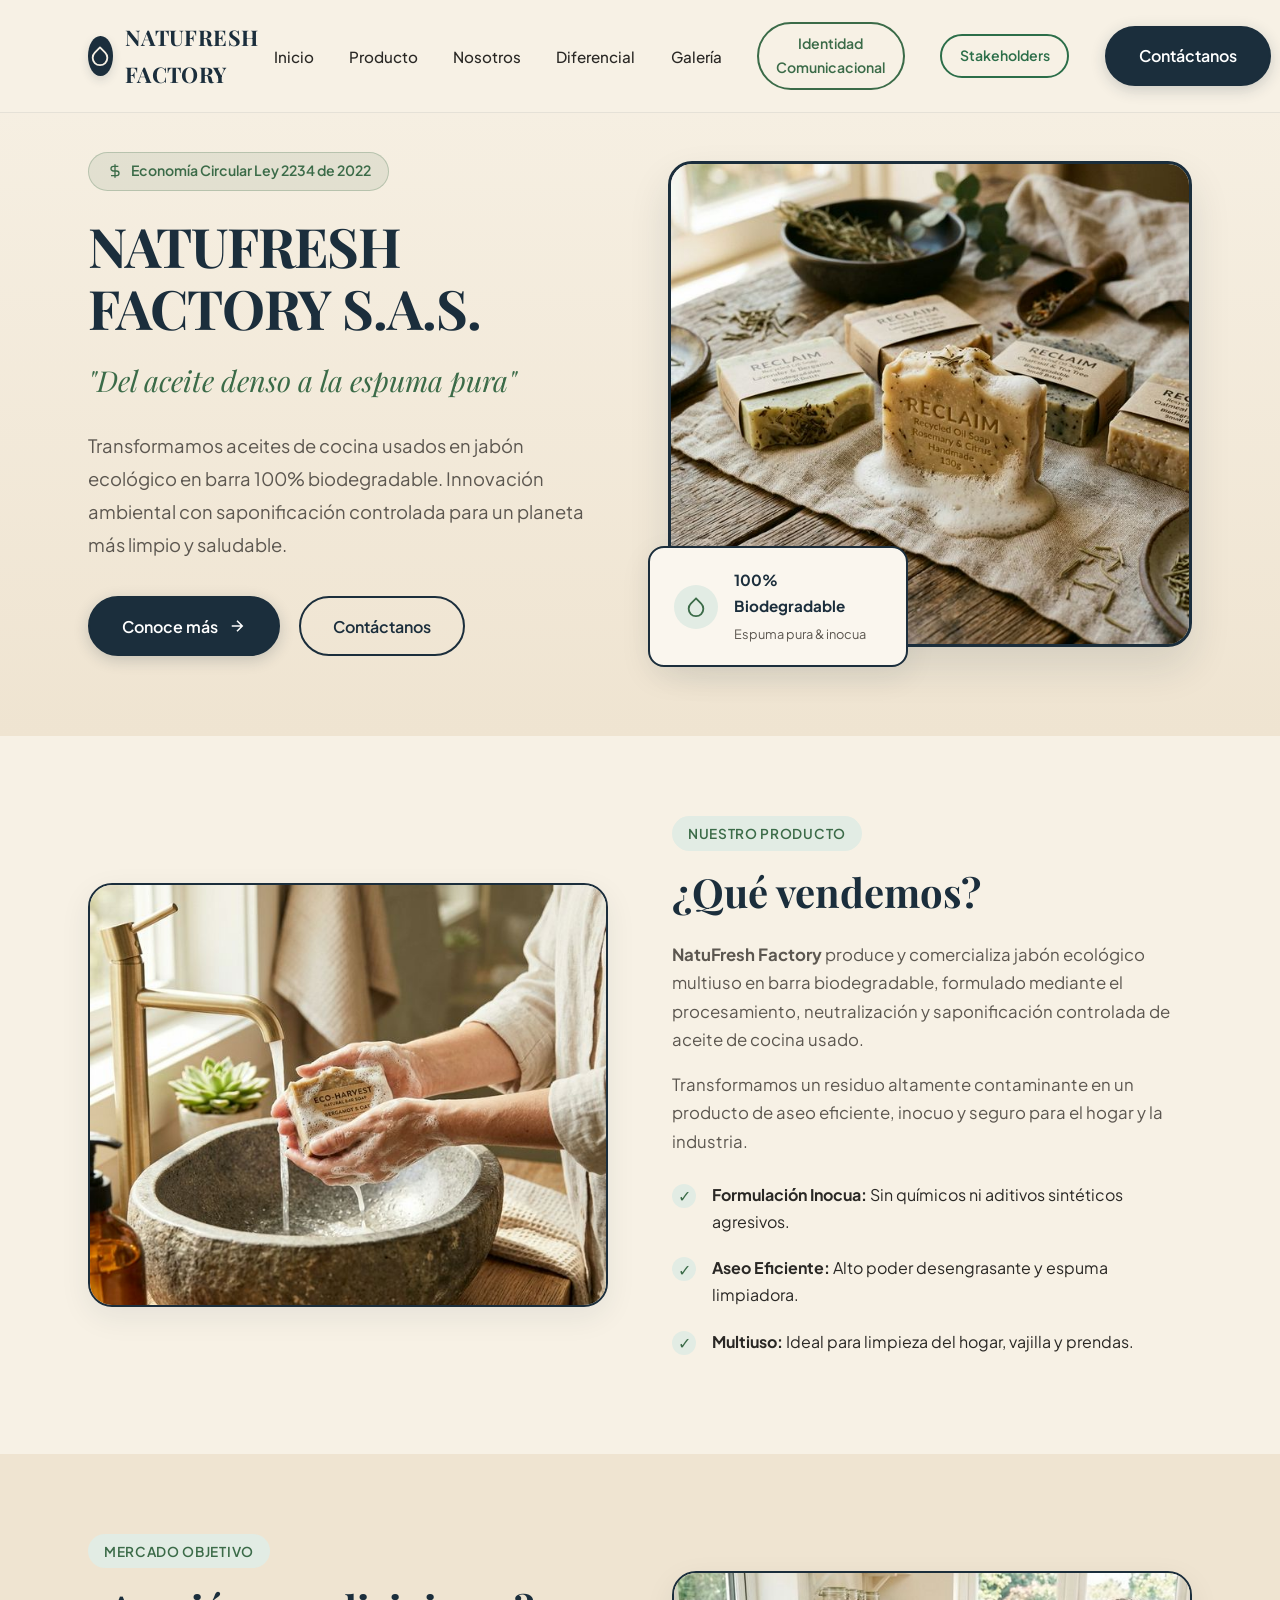
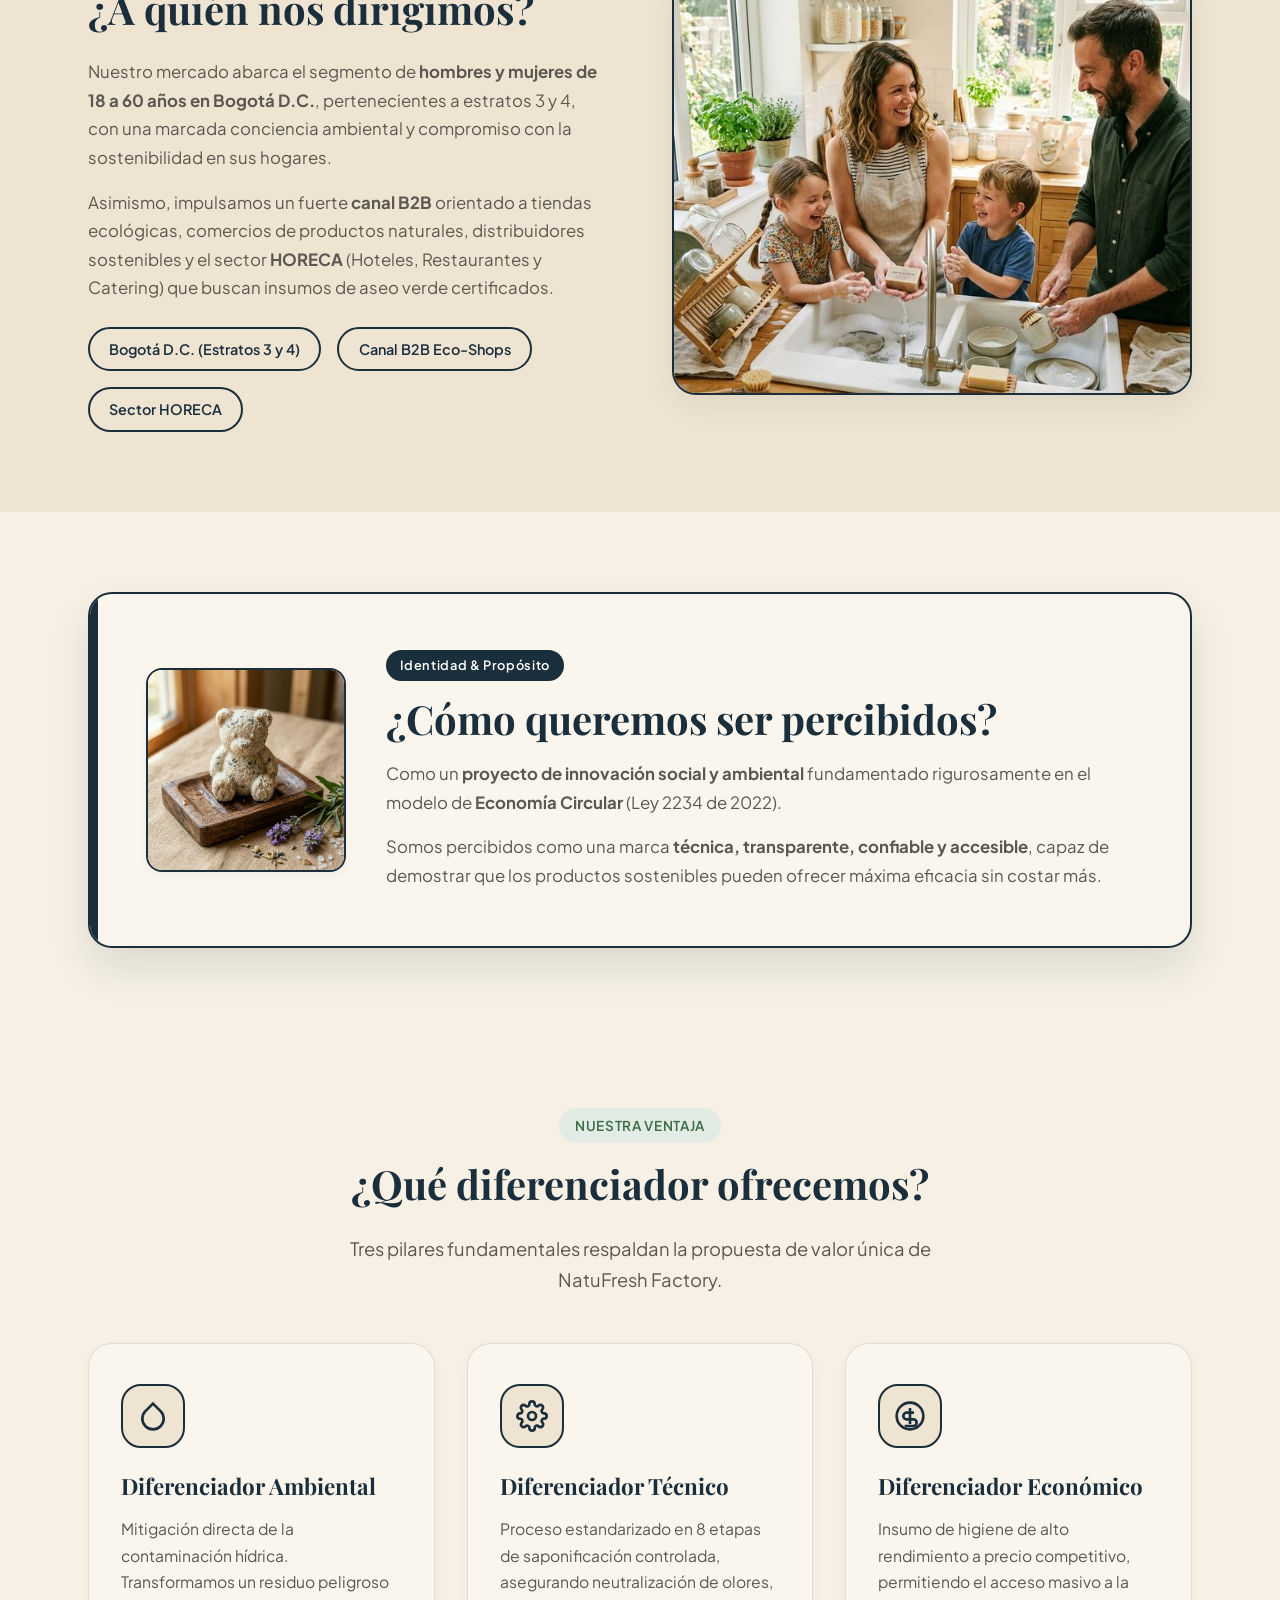
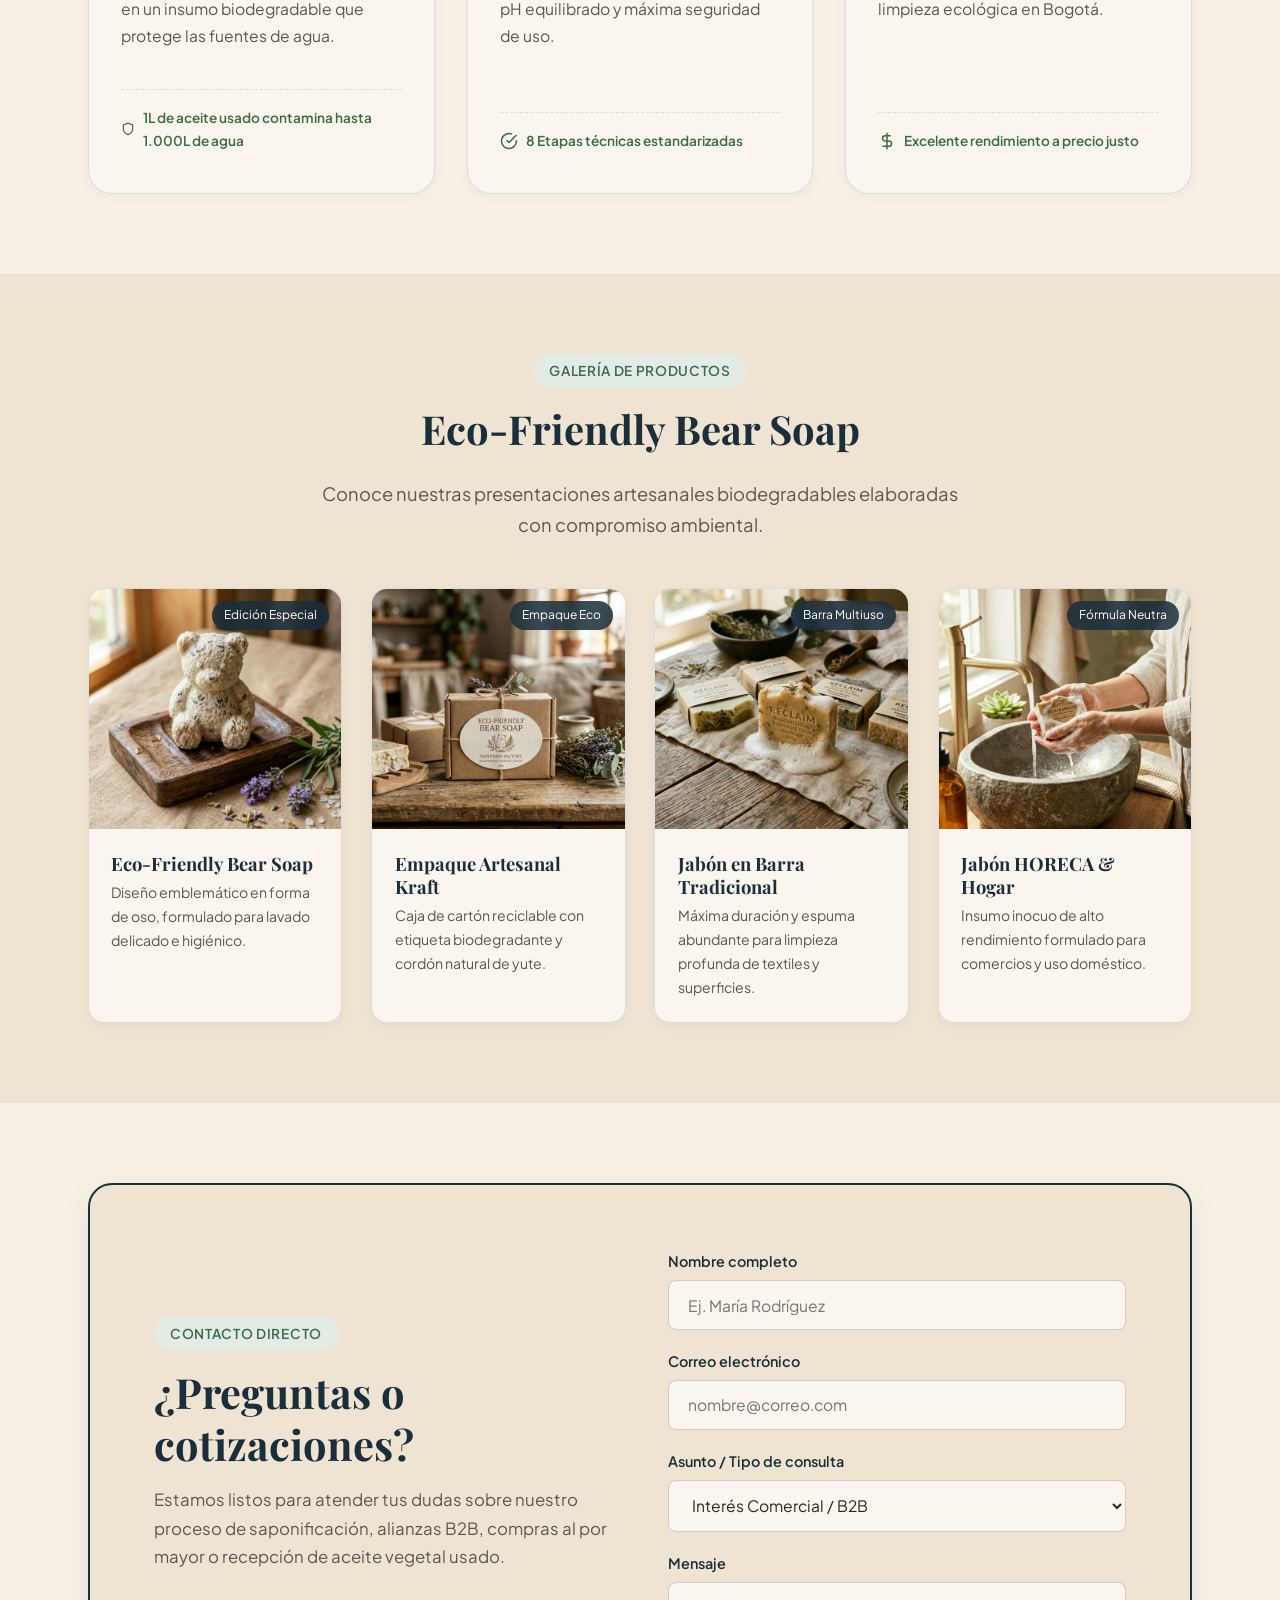
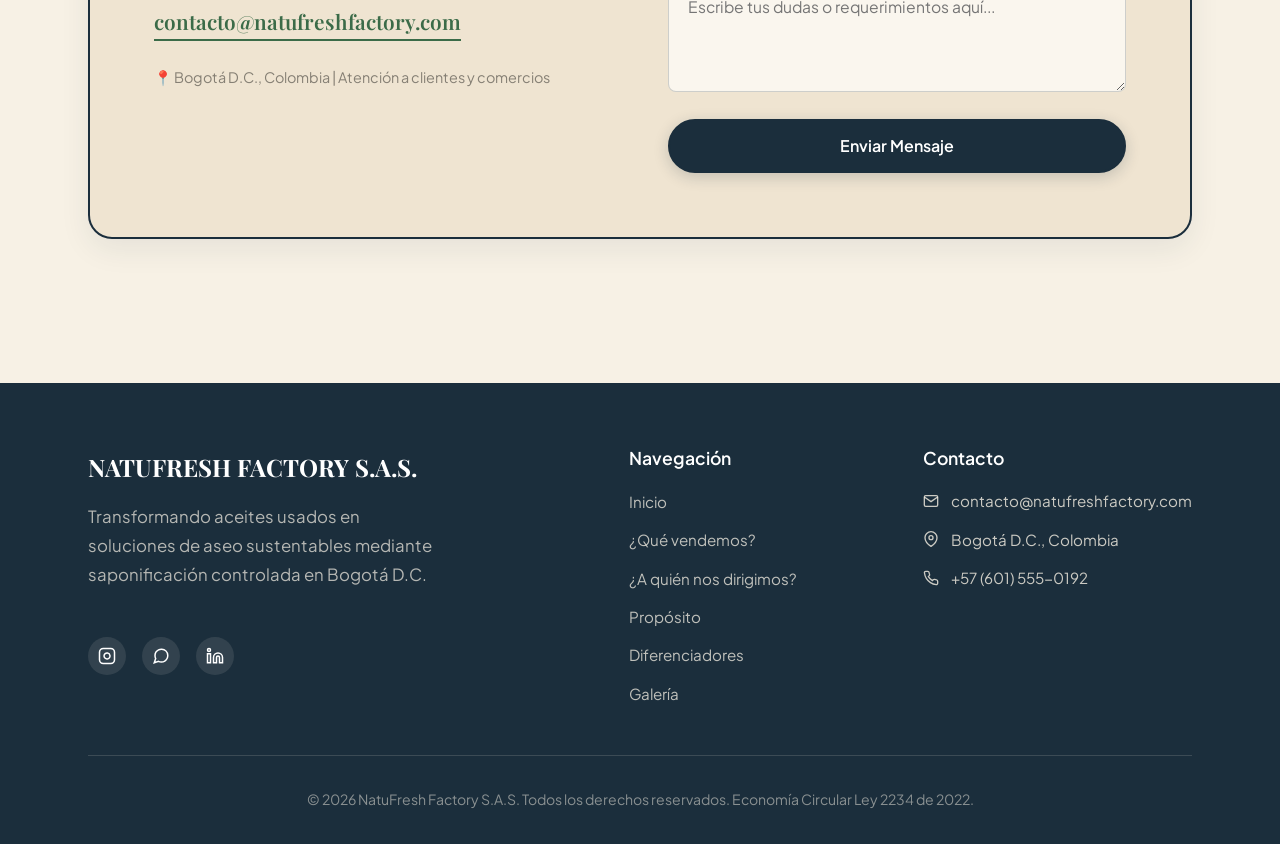
==== index.html @ 69ca8186 "Initial commit" ====
<!DOCTYPE html>
<html lang="es">

<head>
    <meta charset="UTF-8">
    <meta name="viewport" content="width=device-width, initial-scale=1.0">
    <title>NatuFresh Factory S.A.S. | Jabón Ecológico Biodegradable en Barra</title>
    <meta name="description"
        content="NatuFresh Factory produce jabón ecológico en barra biodegradable a partir de aceite de cocina usado mediante neutralización y saponificación controlada. Economía circular e innovación ambiental en Bogotá D.C.">
    <link rel="stylesheet" href="css/styles.css">
    <link rel="icon"
        href="data:image/svg+xml,<svg xmlns=%22http://www.w3.org/2000/svg%22 viewBox=%220 0 100 100%22><text y=%22.9em%22 font-size=%2290%22>🧼</text></svg>">
</head>

<body>

    <!-- 1. NAVBAR -->
    <header class="navbar">
        <div class="container navbar-container">
            <a href="#inicio" class="navbar-logo" id="navLogo">
                <div class="logo-icon">
                    <!-- Soap Drop SVG Icon -->
                    <svg width="22" height="22" viewBox="0 0 24 24" fill="none" stroke="currentColor" stroke-width="2"
                        stroke-linecap="round" stroke-linejoin="round">
                        <path d="M12 2.69l5.66 5.66a8 8 0 1 1-11.31 0z"></path>
                    </svg>
                </div>
                <span>NATUFRESH FACTORY</span>
            </a>

            <button class="hamburger" id="hamburgerToggle" aria-label="Abrir menú de navegación" aria-expanded="false">
                <svg width="24" height="24" viewBox="0 0 24 24" fill="none" stroke="currentColor" stroke-width="2">
                    <path d="M4 6h16M4 12h16M4 18h16" />
                </svg>
            </button>

            <nav>
                <ul class="navbar-menu" id="navMenu">
                    <li><a href="#inicio" class="nav-link">Inicio</a></li>
                    <li><a href="#que-vendemos" class="nav-link">Producto</a></li>
                    <li><a href="#nosotros" class="nav-link">Nosotros</a></li>
                    <li><a href="#diferenciadores" class="nav-link">Diferencial</a></li>
                    <li><a href="#galeria" class="nav-link">Galería</a></li>
                    <li><a href="html/identidad.html" class="btn btn-outline"
                            style="padding: 0.5rem 1.1rem; font-size: 0.88rem; border-color: var(--color-sage-green); color: var(--color-sage-green);">Identidad
                            Comunicacional</a></li>
                    <li><a href="html/stakeholders.html" class="btn btn-outline"
                            style="padding: 0.5rem 1.1rem; font-size: 0.88rem; border-color: #2C6E49; color: #2C6E49;">Stakeholders</a>
                    </li>
                    <li><a href="#contacto" class="btn btn-primary navbar-cta">Contáctanos</a></li>
                </ul>
            </nav>
        </div>
    </header>

    <main>
        <!-- 2. HERO SECTION -->
        <section id="inicio" class="hero">
            <div class="container hero-grid">
                <div class="hero-content">
                    <div class="hero-badge">
                        <svg width="16" height="16" viewBox="0 0 24 24" fill="none" stroke="currentColor"
                            stroke-width="2">
                            <path d="M12 2v20M17 5H9.5a3.5 3.5 0 0 0 0 7h5a3.5 3.5 0 0 1 0 7H6" />
                        </svg>
                        Economía Circular Ley 2234 de 2022
                    </div>
                    <h1 class="hero-title">NATUFRESH FACTORY S.A.S.</h1>
                    <p class="hero-subtitle">"Del aceite denso a la espuma pura"</p>
                    <p class="hero-description">
                        Transformamos aceites de cocina usados en jabón ecológico en barra 100% biodegradable.
                        Innovación ambiental con saponificación controlada para un planeta más limpio y saludable.
                    </p>
                    <div class="hero-buttons">
                        <a href="#que-vendemos" class="btn btn-primary" id="btnHeroLearnMore">
                            Conoce más
                            <svg width="18" height="18" viewBox="0 0 24 24" fill="none" stroke="currentColor"
                                stroke-width="2">
                                <path d="M5 12h14M12 5l7 7-7 7" />
                            </svg>
                        </a>
                        <a href="#contacto" class="btn btn-outline" id="btnHeroContact">Contáctanos</a>
                    </div>
                </div>

                <div class="hero-image-wrapper">
                    <div class="hero-image-card">
                        <img src="img/hero-soap.png"
                            alt="Jabones ecológicos NatuFresh Factory en barra sobre mesa artesanal" width="600"
                            height="480">
                    </div>
                    <div class="hero-floating-badge">
                        <div class="badge-icon">
                            <svg width="22" height="22" viewBox="0 0 24 24" fill="none" stroke="currentColor"
                                stroke-width="2">
                                <path d="M12 2.69l5.66 5.66a8 8 0 1 1-11.31 0z"></path>
                            </svg>
                        </div>
                        <div class="badge-text">
                            <strong>100% Biodegradable</strong>
                            <span>Espuma pura & inocua</span>
                        </div>
                    </div>
                </div>
            </div>
        </section>

        <!-- 3. SECCIÓN "¿Qué vendemos?" -->
        <section id="que-vendemos">
            <div class="container">
                <div class="split-grid">
                    <div class="image-frame">
                        <img src="img/soap-sink-use.png"
                            alt="Persona usando jabón ecológico NatuFresh Factory en lavamanos" width="550"
                            height="420">
                    </div>
                    <div class="split-content">
                        <span class="section-tag">Nuestro Producto</span>
                        <h2 class="section-title">¿Qué vendemos?</h2>
                        <p>
                            <strong>NatuFresh Factory</strong> produce y comercializa jabón ecológico multiuso en barra
                            biodegradable, formulado mediante el procesamiento, neutralización y saponificación
                            controlada de aceite de cocina usado.
                        </p>
                        <p>
                            Transformamos un residuo altamente contaminante en un producto de aseo eficiente, inocuo y
                            seguro para el hogar y la industria.
                        </p>
                        <ul class="feature-list">
                            <li class="feature-item">
                                <div class="feature-check">✓</div>
                                <div>
                                    <strong>Formulación Inocua:</strong> Sin químicos ni aditivos sintéticos agresivos.
                                </div>
                            </li>
                            <li class="feature-item">
                                <div class="feature-check">✓</div>
                                <div>
                                    <strong>Aseo Eficiente:</strong> Alto poder desengrasante y espuma limpiadora.
                                </div>
                            </li>
                            <li class="feature-item">
                                <div class="feature-check">✓</div>
                                <div>
                                    <strong>Multiuso:</strong> Ideal para limpieza del hogar, vajilla y prendas.
                                </div>
                            </li>
                        </ul>
                    </div>
                </div>
            </div>
        </section>

        <!-- 4. SECCIÓN "¿A quién nos dirigimos?" -->
        <section id="nosotros" style="background-color: var(--bg-secondary);">
            <div class="container">
                <div class="split-grid reverse">
                    <div class="split-content">
                        <span class="section-tag">Mercado Objetivo</span>
                        <h2 class="section-title">¿A quién nos dirigimos?</h2>
                        <p>
                            Nuestro mercado abarca el segmento de <strong>hombres y mujeres de 18 a 60 años en Bogotá
                                D.C.</strong>, pertenecientes a estratos 3 y 4, con una marcada conciencia ambiental y
                            compromiso con la sostenibilidad en sus hogares.
                        </p>
                        <p>
                            Asimismo, impulsamos un fuerte <strong>canal B2B</strong> orientado a tiendas ecológicas,
                            comercios de productos naturales, distribuidores sostenibles y el sector
                            <strong>HORECA</strong> (Hoteles, Restaurantes y Catering) que buscan insumos de aseo verde
                            certificados.
                        </p>
                        <div style="margin-top: 1.5rem; display: flex; gap: 1rem; flex-wrap: wrap;">
                            <span class="btn btn-outline" style="padding: 0.5rem 1.2rem; font-size: 0.9rem;">Bogotá D.C.
                                (Estratos 3 y 4)</span>
                            <span class="btn btn-outline" style="padding: 0.5rem 1.2rem; font-size: 0.9rem;">Canal B2B
                                Eco-Shops</span>
                            <span class="btn btn-outline" style="padding: 0.5rem 1.2rem; font-size: 0.9rem;">Sector
                                HORECA</span>
                        </div>
                    </div>
                    <div class="image-frame">
                        <img src="img/family-kitchen.png"
                            alt="Familia consciente usando productos ecológicos en la cocina" width="550" height="420">
                    </div>
                </div>
            </div>
        </section>

        <!-- 5. SECCIÓN "¿Cómo queremos ser percibidos?" -->
        <section id="percepcion">
            <div class="container">
                <div class="perception-card">
                    <div class="perception-grid">
                        <div class="perception-thumb">
                            <img src="img/bear-soap.png" alt="Jabón ecológico en forma de oso NatuFresh" width="200"
                                height="200">
                        </div>
                        <div>
                            <span class="perception-badge">Identidad & Propósito</span>
                            <h2 class="section-title" style="margin-bottom: 1rem;">¿Cómo queremos ser percibidos?</h2>
                            <p>
                                Como un <strong>proyecto de innovación social y ambiental</strong> fundamentado
                                rigurosamente en el modelo de <strong>Economía Circular</strong> (Ley 2234 de 2022).
                            </p>
                            <p style="margin-bottom: 0;">
                                Somos percibidos como una marca <strong>técnica, transparente, confiable y
                                    accesible</strong>, capaz de demostrar que los productos sostenibles pueden ofrecer
                                máxima eficacia sin costar más.
                            </p>
                        </div>
                    </div>
                </div>
            </div>
        </section>

        <!-- 6. SECCIÓN "¿Qué diferenciador ofrecemos?" -->
        <section id="diferenciadores">
            <div class="container">
                <div style="text-align: center; margin-bottom: 3rem;">
                    <span class="section-tag">Nuestra Ventaja</span>
                    <h2 class="section-title">¿Qué diferenciador ofrecemos?</h2>
                    <p class="section-subtitle" style="margin: 0 auto;">
                        Tres pilares fundamentales respaldan la propuesta de valor única de NatuFresh Factory.
                    </p>
                </div>

                <div class="differentiators-grid">
                    <!-- Col 1: Ambiental -->
                    <div class="diff-card">
                        <div class="diff-icon-wrapper">
                            <!-- Water Drop Icon -->
                            <svg width="32" height="32" viewBox="0 0 24 24" fill="none" stroke="currentColor"
                                stroke-width="2">
                                <path d="M12 2.69l5.66 5.66a8 8 0 1 1-11.31 0z"></path>
                            </svg>
                        </div>
                        <h3>Diferenciador Ambiental</h3>
                        <p>
                            Mitigación directa de la contaminación hídrica. Transformamos un residuo peligroso en un
                            insumo biodegradable que protege las fuentes de agua.
                        </p>
                        <div class="diff-stat">
                            <svg width="18" height="18" viewBox="0 0 24 24" fill="none" stroke="currentColor"
                                stroke-width="2">
                                <path d="M12 22s8-4 8-10V5l-8-3-8 3v7c0 6 8 10 8 10z" />
                            </svg>
                            1L de aceite usado contamina hasta 1.000L de agua
                        </div>
                    </div>

                    <!-- Col 2: Técnico -->
                    <div class="diff-card">
                        <div class="diff-icon-wrapper">
                            <!-- Gear / Technical Icon -->
                            <svg width="32" height="32" viewBox="0 0 24 24" fill="none" stroke="currentColor"
                                stroke-width="2">
                                <path d="M12 15a3 3 0 1 0 0-6 3 3 0 0 0 0 6z" />
                                <path
                                    d="M19.4 15a1.65 1.65 0 0 0 .33 1.82l.06.06a2 2 0 0 1 0 2.83 2 2 0 0 1-2.83 0l-.06-.06a1.65 1.65 0 0 0-1.82-.33 1.65 1.65 0 0 0-1 1.51V21a2 2 0 0 1-2 2 2 2 0 0 1-2-2v-.09A1.65 1.65 0 0 0 9 19.4a1.65 1.65 0 0 0-1.82.33l-.06.06a2 2 0 0 1-2.83 0 2 2 0 0 1 0-2.83l.06-.06a1.65 1.65 0 0 0 .33-1.82 1.65 1.65 0 0 0-1.51-1H3a2 2 0 0 1-2-2 2 2 0 0 1 2-2h.09A1.65 1.65 0 0 0 4.6 9a1.65 1.65 0 0 0-.33-1.82l-.06-.06a2 2 0 0 1 0-2.83 2 2 0 0 1 2.83 0l.06.06a1.65 1.65 0 0 0 1.82.33H9a1.65 1.65 0 0 0 1-1.51V3a2 2 0 0 1 2-2 2 2 0 0 1 2 2v.09a1.65 1.65 0 0 0 1 1.51 1.65 1.65 0 0 0 1.82-.33l.06-.06a2 2 0 0 1 2.83 0 2 2 0 0 1 0 2.83l-.06.06a1.65 1.65 0 0 0-.33 1.82V9a1.65 1.65 0 0 0 1.51 1H21a2 2 0 0 1 2 2 2 2 0 0 1-2 2h-.09a1.65 1.65 0 0 0-1.51 1z" />
                            </svg>
                        </div>
                        <h3>Diferenciador Técnico</h3>
                        <p>
                            Proceso estandarizado en 8 etapas de saponificación controlada, asegurando neutralización de
                            olores, pH equilibrado y máxima seguridad de uso.
                        </p>
                        <div class="diff-stat">
                            <svg width="18" height="18" viewBox="0 0 24 24" fill="none" stroke="currentColor"
                                stroke-width="2">
                                <path d="M22 11.08V12a10 10 0 1 1-5.93-9.14" />
                                <path d="M22 4L12 14.01l-3-3" />
                            </svg>
                            8 Etapas técnicas estandarizadas
                        </div>
                    </div>

                    <!-- Col 3: Económico -->
                    <div class="diff-card">
                        <div class="diff-icon-wrapper">
                            <!-- Coin / Economic Icon -->
                            <svg width="32" height="32" viewBox="0 0 24 24" fill="none" stroke="currentColor"
                                stroke-width="2">
                                <circle cx="12" cy="12" r="10" />
                                <path d="M12 6v12M15 9.5H9.5a2.5 2.5 0 0 0 0 5h5a2.5 2.5 0 0 1 0 5H8" />
                            </svg>
                        </div>
                        <h3>Diferenciador Económico</h3>
                        <p>
                            Insumo de higiene de alto rendimiento a precio competitivo, permitiendo el acceso masivo a
                            la limpieza ecológica en Bogotá.
                        </p>
                        <div class="diff-stat">
                            <svg width="18" height="18" viewBox="0 0 24 24" fill="none" stroke="currentColor"
                                stroke-width="2">
                                <line x1="12" y1="1" x2="12" y2="23" />
                                <path d="M17 5H9.5a3.5 3.5 0 0 0 0 7h5a3.5 3.5 0 0 1 0 7H6" />
                            </svg>
                            Excelente rendimiento a precio justo
                        </div>
                    </div>
                </div>
            </div>
        </section>

        <!-- 7. GALERÍA / PRODUCTO -->
        <section id="galeria" style="background-color: var(--bg-secondary);">
            <div class="container">
                <div style="text-align: center; margin-bottom: 2rem;">
                    <span class="section-tag">Galería de Productos</span>
                    <h2 class="section-title">Eco-Friendly Bear Soap</h2>
                    <p class="section-subtitle" style="margin: 0 auto;">
                        Conoce nuestras presentaciones artesanales biodegradables elaboradas con compromiso ambiental.
                    </p>
                </div>

                <div class="gallery-grid">
                    <!-- Card 1 -->
                    <div class="gallery-card">
                        <div class="gallery-img-wrapper">
                            <img src="img/bear-soap.png"
                                alt="Jabón en forma de oso biodegradable Eco-Friendly Bear Soap">
                            <span class="gallery-tag">Edición Especial</span>
                        </div>
                        <div class="gallery-content">
                            <h4>Eco-Friendly Bear Soap</h4>
                            <p>Diseño emblemático en forma de oso, formulado para lavado delicado e higiénico.</p>
                        </div>
                    </div>

                    <!-- Card 2 -->
                    <div class="gallery-card">
                        <div class="gallery-img-wrapper">
                            <img src="img/bear-soap-packaged.png"
                                alt="Empaque artesanal caja de papel kraft Eco-Friendly Bear Soap">
                            <span class="gallery-tag">Empaque Eco</span>
                        </div>
                        <div class="gallery-content">
                            <h4>Empaque Artesanal Kraft</h4>
                            <p>Caja de cartón reciclable con etiqueta biodegradante y cordón natural de yute.</p>
                        </div>
                    </div>

                    <!-- Card 3 -->
                    <div class="gallery-card">
                        <div class="gallery-img-wrapper">
                            <img src="img/hero-soap.png" alt="Barra de jabón ecológico multiuso neutralizada">
                            <span class="gallery-tag">Barra Multiuso</span>
                        </div>
                        <div class="gallery-content">
                            <h4>Jabón en Barra Tradicional</h4>
                            <p>Máxima duración y espuma abundante para limpieza profunda de textiles y superficies.</p>
                        </div>
                    </div>

                    <!-- Card 4 -->
                    <div class="gallery-card">
                        <div class="gallery-img-wrapper">
                            <img src="img/soap-sink-use.png" alt="Jabón saponificado en acción en lavamanos">
                            <span class="gallery-tag">Fórmula Neutra</span>
                        </div>
                        <div class="gallery-content">
                            <h4>Jabón HORECA & Hogar</h4>
                            <p>Insumo inocuo de alto rendimiento formulado para comercios y uso doméstico.</p>
                        </div>
                    </div>
                </div>
            </div>
        </section>

        <!-- 8. SECCIÓN CONTACTO / CTA FINAL -->
        <section id="contacto">
            <div class="container">
                <div class="contact-section">
                    <div class="contact-grid">
                        <div class="contact-info">
                            <span class="section-tag">Contacto Directo</span>
                            <h2>¿Preguntas o cotizaciones?</h2>
                            <p>
                                Estamos listos para atender tus dudas sobre nuestro proceso de saponificación, alianzas
                                B2B, compras al por mayor o recepción de aceite vegetal usado.
                            </p>
                            <a href="mailto:contacto@natufreshfactory.com"
                                class="contact-email-link">contacto@natufreshfactory.com</a>
                            <p style="font-size: 0.9rem; color: var(--text-light);">
                                📍 Bogotá D.C., Colombia | Atención a clientes y comercios
                            </p>
                        </div>

                        <div>
                            <form class="contact-form" id="contactForm">
                                <div class="form-group">
                                    <label for="name">Nombre completo</label>
                                    <input type="text" id="name" class="form-control" placeholder="Ej. María Rodríguez"
                                        required>
                                </div>
                                <div class="form-group">
                                    <label for="email">Correo electrónico</label>
                                    <input type="email" id="email" class="form-control" placeholder="nombre@correo.com"
                                        required>
                                </div>
                                <div class="form-group">
                                    <label for="subject">Asunto / Tipo de consulta</label>
                                    <select id="subject" class="form-control">
                                        <option value="b2b">Interés Comercial / B2B</option>
                                        <option value="hogar">Compra para el Hogar</option>
                                        <option value="aceite">Donación/Entrega de Aceite Usado</option>
                                        <option value="otro">Otra consulta</option>
                                    </select>
                                </div>
                                <div class="form-group">
                                    <label for="message">Mensaje</label>
                                    <textarea id="message" class="form-control"
                                        placeholder="Escribe tus dudas o requerimientos aquí..." required></textarea>
                                </div>
                                <button type="submit" class="btn btn-primary" style="width: 100%; margin-top: 0.5rem;"
                                    id="btnSubmitForm">
                                    Enviar Mensaje
                                </button>
                            </form>
                        </div>
                    </div>
                </div>
            </div>
        </section>
    </main>

    <!-- 9. FOOTER -->
    <footer class="footer">
        <div class="container">
            <div class="footer-grid">
                <div class="footer-brand">
                    <div class="footer-logo">NATUFRESH FACTORY S.A.S.</div>
                    <p>
                        Transformando aceites usados en soluciones de aseo sustentables mediante saponificación
                        controlada en Bogotá D.C.
                    </p>
                    <div class="social-links">
                        <a href="#" class="social-icon" aria-label="Instagram">
                            <svg width="18" height="18" viewBox="0 0 24 24" fill="none" stroke="currentColor"
                                stroke-width="2">
                                <rect x="2" y="2" width="20" height="20" rx="5" ry="5" />
                                <path d="M16 11.37A4 4 0 1 1 12.63 8 4 4 0 0 1 16 11.37z" />
                                <line x1="17.5" y1="6.5" x2="17.51" y2="6.5" />
                            </svg>
                        </a>
                        <a href="#" class="social-icon" aria-label="WhatsApp">
                            <svg width="18" height="18" viewBox="0 0 24 24" fill="none" stroke="currentColor"
                                stroke-width="2">
                                <path
                                    d="M21 11.5a8.38 8.38 0 0 1-.9 3.8 8.5 8.5 0 0 1-7.6 4.7 8.38 8.38 0 0 1-3.8-.9L3 21l1.9-5.7a8.38 8.38 0 0 1-.9-3.8 8.5 8.5 0 0 1 4.7-7.6 8.38 8.38 0 0 1 3.8-.9h.5a8.48 8.48 0 0 1 8 8v.5z" />
                            </svg>
                        </a>
                        <a href="#" class="social-icon" aria-label="LinkedIn">
                            <svg width="18" height="18" viewBox="0 0 24 24" fill="none" stroke="currentColor"
                                stroke-width="2">
                                <path
                                    d="M16 8a6 6 0 0 1 6 6v7h-4v-7a2 2 0 0 0-2-2 2 2 0 0 0-2 2v7h-4v-7a6 6 0 0 1 6-6z" />
                                <rect x="2" y="9" width="4" height="12" />
                                <circle cx="4" cy="4" r="2" />
                            </svg>
                        </a>
                    </div>
                </div>

                <div>
                    <h4 class="footer-title">Navegación</h4>
                    <ul class="footer-links">
                        <li><a href="#inicio">Inicio</a></li>
                        <li><a href="#que-vendemos">¿Qué vendemos?</a></li>
                        <li><a href="#nosotros">¿A quién nos dirigimos?</a></li>
                        <li><a href="#percepcion">Propósito</a></li>
                        <li><a href="#diferenciadores">Diferenciadores</a></li>
                        <li><a href="#galeria">Galería</a></li>
                    </ul>
                </div>

                <div>
                    <h4 class="footer-title">Contacto</h4>
                    <div class="footer-contact-item">
                        <svg width="16" height="16" viewBox="0 0 24 24" fill="none" stroke="currentColor"
                            stroke-width="2">
                            <path d="M4 4h16c1.1 0 2 .9 2 2v12c0 1.1-.9 2-2 2H4c-1.1 0-2-.9-2-2V6c0-1.1.9-2 2-2z" />
                            <polyline points="22,6 12,13 2,6" />
                        </svg>
                        contacto@natufreshfactory.com
                    </div>
                    <div class="footer-contact-item">
                        <svg width="16" height="16" viewBox="0 0 24 24" fill="none" stroke="currentColor"
                            stroke-width="2">
                            <path d="M21 10c0 7-9 13-9 13s-9-6-9-13a9 9 0 0 1 18 0z" />
                            <circle cx="12" cy="10" r="3" />
                        </svg>
                        Bogotá D.C., Colombia
                    </div>
                    <div class="footer-contact-item">
                        <svg width="16" height="16" viewBox="0 0 24 24" fill="none" stroke="currentColor"
                            stroke-width="2">
                            <path
                                d="M22 16.92v3a2 2 0 0 1-2.18 2 19.79 19.79 0 0 1-8.63-3.07 19.5 19.5 0 0 1-6-6 19.79 19.79 0 0 1-3.07-8.67A2 2 0 0 1 4.11 2h3a2 2 0 0 1 2 1.72 12.84 12.84 0 0 0 .7 2.81 2 2 0 0 1-.45 2.11L8.09 9.91a16 16 0 0 0 6 6l1.27-1.27a2 2 0 0 1 2.11-.45 12.84 12.84 0 0 0 2.81.7A2 2 0 0 1 22 16.92z" />
                        </svg>
                        +57 (601) 555-0192
                    </div>
                </div>
            </div>

            <div class="footer-bottom">
                &copy; 2026 NatuFresh Factory S.A.S. Todos los derechos reservados. Economía Circular Ley 2234 de 2022.
            </div>
        </div>
    </footer>

    <!-- Toast Notification Modal -->
    <div class="toast-modal" id="toastModal">
        <div class="toast-icon">✓</div>
        <div>
            <strong>¡Mensaje enviado con éxito!</strong>
            <div style="font-size: 0.85rem; opacity: 0.9;">Nos pondremos en contacto contigo a la brevedad.</div>
        </div>
    </div>

    <script src="js/main.js"></script>
</body>

</html>
---- css/styles.css ----
/* ==========================================================================
   NATUFRESH FACTORY S.A.S. - DESIGN SYSTEM & STYLESHEET
   Style: Warm, Artisanal, Editorial, Natural & Trustworthy
   ========================================================================== */

/* Google Fonts Import */
@import url('https://fonts.googleapis.com/css2?family=Playfair+Display:ital,wght@0,400;0,600;0,700;1,400;1,600&family=Plus+Jakarta+Sans:wght@300;400;500;600;700&display=swap');

:root {
  /* Color Palette */
  --bg-primary: #F7F1E5;
  /* Warm cream background */
  --bg-secondary: #EFE4D1;
  /* Slightly deeper cream accent */
  --bg-card: #FAF6EE;
  /* Soft warm white card background */
  --bg-card-alt: #F3E9D7;
  /* Subtle card accent */

  --color-dark-blue: #1B2E3C;
  /* Deep dark blue primary accent & borders */
  --color-blue-hover: #263E50;
  /* Slightly lighter dark blue for hover */
  --color-sage-green: #3B6B48;
  /* Soft sage green for sustainability */
  --color-green-light: #E2ECE4;
  /* Light sage background tint */
  --color-green-accent: #4E7C59;
  /* Medium green */

  --text-main: #2A2825;
  /* Deep rich warm dark grey */
  --text-muted: #5C5750;
  /* Muted warm grey */
  --text-light: #857F74;
  /* Soft grey */

  --border-blue: #1B2E3C;
  --border-light: rgba(27, 46, 60, 0.12);

  /* Typography */
  --font-serif: 'Playfair Display', Georgia, serif;
  --font-sans: 'Plus Jakarta Sans', -apple-system, BlinkMacSystemFont, sans-serif;

  /* Radii & Shadows */
  --radius-sm: 8px;
  --radius-md: 16px;
  --radius-lg: 24px;
  --radius-pill: 9999px;

  --shadow-sm: 0 4px 12px rgba(27, 46, 60, 0.04);
  --shadow-md: 0 10px 30px rgba(27, 46, 60, 0.08);
  --shadow-lg: 0 20px 40px rgba(27, 46, 60, 0.12);

  --transition: all 0.3s cubic-bezier(0.25, 0.8, 0.25, 1);
}

/* Reset & Base Styles */
*,
*::before,
*::after {
  box-sizing: border-box;
  margin: 0;
  padding: 0;
}

html {
  scroll-behavior: smooth;
  font-size: 16px;
}

body {
  font-family: var(--font-sans);
  background-color: var(--bg-primary);
  color: var(--text-main);
  line-height: 1.7;
  overflow-x: hidden;
  -webkit-font-smoothing: antialiased;
}

/* Editorial Typography */
h1,
h2,
h3,
h4,
.font-serif {
  font-family: var(--font-serif);
  color: var(--color-dark-blue);
  font-weight: 700;
  line-height: 1.25;
}

.text-italic {
  font-style: italic;
  font-weight: 400;
}

p {
  color: var(--text-muted);
  font-size: 1.05rem;
  margin-bottom: 1rem;
}

a {
  color: inherit;
  text-decoration: none;
  transition: var(--transition);
}

img {
  max-width: 100%;
  height: auto;
  display: block;
}

/* Container */
.container {
  width: 90%;
  max-width: 1200px;
  margin: 0 auto;
  padding: 0 1.5rem;
}

/* Section Layouts */
section {
  padding: 5rem 0;
  position: relative;
}

.section-tag {
  display: inline-flex;
  align-items: center;
  gap: 0.5rem;
  padding: 0.35rem 1rem;
  background-color: var(--color-green-light);
  color: var(--color-sage-green);
  font-size: 0.85rem;
  font-weight: 600;
  letter-spacing: 0.05em;
  text-transform: uppercase;
  border-radius: var(--radius-pill);
  margin-bottom: 1rem;
}

.section-title {
  font-size: 2.5rem;
  margin-bottom: 1.5rem;
  position: relative;
}

.section-subtitle {
  font-size: 1.15rem;
  color: var(--text-muted);
  max-width: 650px;
}

/* Buttons & CTAs */
.btn {
  display: inline-flex;
  align-items: center;
  justify-content: center;
  gap: 0.6rem;
  padding: 0.9rem 2rem;
  font-family: var(--font-sans);
  font-size: 1rem;
  font-weight: 600;
  border-radius: var(--radius-pill);
  cursor: pointer;
  transition: var(--transition);
  border: 2px solid transparent;
  text-align: center;
}

.btn-primary {
  background-color: var(--color-dark-blue);
  color: #FFFFFF;
  border-color: var(--color-dark-blue);
  box-shadow: 0 4px 15px rgba(27, 46, 60, 0.2);
}

.btn-primary:hover {
  background-color: var(--color-blue-hover);
  border-color: var(--color-blue-hover);
  transform: translateY(-3px);
  box-shadow: 0 8px 25px rgba(27, 46, 60, 0.3);
}

.btn-outline {
  background-color: transparent;
  color: var(--color-dark-blue);
  border-color: var(--color-dark-blue);
}

.btn-outline:hover {
  background-color: var(--color-dark-blue);
  color: #FFFFFF;
  transform: translateY(-3px);
}

.btn-green {
  background-color: var(--color-sage-green);
  color: #FFFFFF;
  border-color: var(--color-sage-green);
}

.btn-green:hover {
  background-color: #2F5639;
  border-color: #2F5639;
  transform: translateY(-3px);
  box-shadow: 0 8px 25px rgba(59, 107, 72, 0.3);
}

/* Navbar */
.navbar {
  position: fixed;
  top: 0;
  left: 0;
  width: 100%;
  z-index: 1000;
  padding: 1.2rem 0;
  background-color: rgba(247, 241, 229, 0.92);
  backdrop-filter: blur(12px);
  border-bottom: 1px solid rgba(27, 46, 60, 0.08);
  transition: var(--transition);
}

.navbar.scrolled {
  padding: 0.8rem 0;
  box-shadow: var(--shadow-md);
  background-color: rgba(247, 241, 229, 0.98);
}

.navbar-container {
  display: flex;
  align-items: center;
  justify-content: space-between;
}

.navbar-logo {
  display: flex;
  align-items: center;
  gap: 0.75rem;
  font-family: var(--font-serif);
  font-size: 1.35rem;
  font-weight: 700;
  color: var(--color-dark-blue);
  letter-spacing: 0.02em;
}

.logo-icon {
  width: 40px;
  height: 40px;
  background: var(--color-dark-blue);
  color: var(--bg-primary);
  border-radius: 50%;
  display: flex;
  align-items: center;
  justify-content: center;
  box-shadow: 0 4px 10px rgba(27, 46, 60, 0.15);
}

.navbar-menu {
  display: flex;
  align-items: center;
  gap: 2.2rem;
  list-style: none;
}

.nav-link {
  font-size: 0.95rem;
  font-weight: 500;
  color: var(--text-main);
  position: relative;
  padding: 0.3rem 0;
}

.nav-link::after {
  content: '';
  position: absolute;
  bottom: 0;
  left: 0;
  width: 0;
  height: 2px;
  background-color: var(--color-sage-green);
  transition: var(--transition);
}

.nav-link:hover {
  color: var(--color-sage-green);
}

.nav-link:hover::after {
  width: 100%;
}

.hamburger {
  display: none;
  background: none;
  border: none;
  cursor: pointer;
  padding: 0.5rem;
  color: var(--color-dark-blue);
}

/* Mobile Menu */
@media (max-width: 992px) {
  .hamburger {
    display: block;
  }

  .navbar-menu {
    position: fixed;
    top: 75px;
    left: -100%;
    width: 100%;
    height: calc(100vh - 75px);
    background-color: var(--bg-primary);
    flex-direction: column;
    justify-content: flex-start;
    padding: 3rem 2rem;
    gap: 2rem;
    transition: var(--transition);
    box-shadow: var(--shadow-lg);
  }

  .navbar-menu.active {
    left: 0;
  }

  .navbar-cta {
    width: 100%;
  }
}

/* Hero Section */
.hero {
  padding-top: 9.5rem;
  padding-bottom: 5rem;
  background: linear-gradient(180deg, var(--bg-primary) 0%, var(--bg-secondary) 100%);
  overflow: hidden;
}

.hero-grid {
  display: grid;
  grid-template-columns: 1fr 1fr;
  gap: 3.5rem;
  align-items: center;
}

.hero-badge {
  display: inline-flex;
  align-items: center;
  gap: 0.5rem;
  padding: 0.4rem 1.1rem;
  background-color: rgba(59, 107, 72, 0.1);
  border: 1px solid rgba(59, 107, 72, 0.25);
  color: var(--color-sage-green);
  border-radius: var(--radius-pill);
  font-size: 0.88rem;
  font-weight: 600;
  margin-bottom: 1.5rem;
}

.hero-title {
  font-size: 3.4rem;
  line-height: 1.15;
  margin-bottom: 1rem;
  color: var(--color-dark-blue);
  letter-spacing: -0.02em;
}

.hero-subtitle {
  font-family: var(--font-serif);
  font-style: italic;
  font-size: 1.8rem;
  color: var(--color-sage-green);
  margin-bottom: 1.5rem;
  font-weight: 400;
}

.hero-description {
  font-size: 1.15rem;
  line-height: 1.8;
  margin-bottom: 2.2rem;
  color: var(--text-muted);
}

.hero-buttons {
  display: flex;
  gap: 1.2rem;
  flex-wrap: wrap;
}

.hero-image-wrapper {
  position: relative;
}

.hero-image-card {
  position: relative;
  border-radius: var(--radius-lg);
  overflow: hidden;
  box-shadow: var(--shadow-lg);
  border: 3px solid var(--color-dark-blue);
  transition: var(--transition);
}

.hero-image-card img {
  width: 100%;
  height: 480px;
  object-fit: cover;
  transition: transform 0.6s ease;
}

.hero-image-card:hover img {
  transform: scale(1.04);
}

.hero-floating-badge {
  position: absolute;
  bottom: -20px;
  left: -20px;
  background-color: var(--bg-card);
  padding: 1.2rem 1.5rem;
  border-radius: var(--radius-md);
  border: 2px solid var(--color-dark-blue);
  box-shadow: var(--shadow-md);
  display: flex;
  align-items: center;
  gap: 1rem;
  max-width: 260px;
}

.badge-icon {
  width: 44px;
  height: 44px;
  border-radius: 50%;
  background-color: var(--color-green-light);
  color: var(--color-sage-green);
  display: flex;
  align-items: center;
  justify-content: center;
  flex-shrink: 0;
}

.badge-text strong {
  display: block;
  font-size: 0.95rem;
  color: var(--color-dark-blue);
}

.badge-text span {
  font-size: 0.8rem;
  color: var(--text-muted);
}

/* Two Column Split Section */
.split-grid {
  display: grid;
  grid-template-columns: 1fr 1fr;
  gap: 4rem;
  align-items: center;
}

.split-grid.reverse {
  grid-template-columns: 1fr 1fr;
}

.image-frame {
  position: relative;
  border-radius: var(--radius-lg);
  overflow: hidden;
  border: 2px solid var(--color-dark-blue);
  box-shadow: var(--shadow-md);
}

.image-frame img {
  width: 100%;
  height: 420px;
  object-fit: cover;
  transition: transform 0.5s ease;
}

.image-frame:hover img {
  transform: scale(1.03);
}

/* Feature highlight list */
.feature-list {
  list-style: none;
  margin-top: 1.5rem;
}

.feature-item {
  display: flex;
  align-items: flex-start;
  gap: 1rem;
  margin-bottom: 1.2rem;
}

.feature-check {
  width: 24px;
  height: 24px;
  border-radius: 50%;
  background-color: var(--color-green-light);
  color: var(--color-sage-green);
  display: flex;
  align-items: center;
  justify-content: center;
  flex-shrink: 0;
  margin-top: 0.2rem;
}

/* Perception / Card Section */
.perception-card {
  background-color: var(--bg-card);
  border: 2.5px solid var(--color-dark-blue);
  border-radius: var(--radius-lg);
  padding: 3.5rem;
  box-shadow: var(--shadow-lg);
  position: relative;
  overflow: hidden;
}

.perception-card::before {
  content: '';
  position: absolute;
  top: 0;
  left: 0;
  width: 8px;
  height: 100%;
  background-color: var(--color-dark-blue);
}

.perception-grid {
  display: grid;
  grid-template-columns: 200px 1fr;
  gap: 2.5rem;
  align-items: center;
}

.perception-thumb {
  border-radius: var(--radius-md);
  overflow: hidden;
  border: 2px solid var(--color-dark-blue);
  box-shadow: var(--shadow-sm);
}

.perception-thumb img {
  width: 100%;
  height: 200px;
  object-fit: cover;
}

.perception-badge {
  display: inline-block;
  padding: 0.3rem 0.9rem;
  background-color: var(--color-dark-blue);
  color: #FFFFFF;
  font-size: 0.8rem;
  font-weight: 600;
  letter-spacing: 0.05em;
  border-radius: var(--radius-pill);
  margin-bottom: 0.8rem;
}

/* Differentiators Section */
.differentiators-grid {
  display: grid;
  grid-template-columns: repeat(3, 1fr);
  gap: 2rem;
  margin-top: 3rem;
}

.diff-card {
  background-color: var(--bg-card);
  border-radius: var(--radius-lg);
  padding: 2.5rem 2rem;
  border: 1px solid var(--border-light);
  box-shadow: var(--shadow-sm);
  transition: var(--transition);
  display: flex;
  flex-direction: column;
  height: 100%;
}

.diff-card:hover {
  transform: translateY(-8px);
  box-shadow: var(--shadow-lg);
  border-color: var(--color-dark-blue);
}

.diff-icon-wrapper {
  width: 64px;
  height: 64px;
  border-radius: 20px;
  background-color: var(--bg-secondary);
  border: 2px solid var(--color-dark-blue);
  color: var(--color-dark-blue);
  display: flex;
  align-items: center;
  justify-content: center;
  margin-bottom: 1.5rem;
  transition: var(--transition);
}

.diff-card:hover .diff-icon-wrapper {
  background-color: var(--color-dark-blue);
  color: var(--bg-primary);
}

.diff-card h3 {
  font-size: 1.4rem;
  margin-bottom: 1rem;
}

.diff-card p {
  font-size: 0.98rem;
  flex-grow: 1;
}

.diff-stat {
  margin-top: 1.5rem;
  padding-top: 1rem;
  border-top: 1px dashed var(--border-light);
  font-size: 0.85rem;
  font-weight: 600;
  color: var(--color-sage-green);
  display: flex;
  align-items: center;
  gap: 0.5rem;
}

/* Product Gallery */
.gallery-grid {
  display: grid;
  grid-template-columns: repeat(4, 1fr);
  gap: 1.8rem;
  margin-top: 3rem;
}

.gallery-card {
  background-color: var(--bg-card);
  border-radius: var(--radius-md);
  overflow: hidden;
  border: 1px solid var(--border-light);
  box-shadow: var(--shadow-sm);
  transition: var(--transition);
}

.gallery-card:hover {
  transform: translateY(-6px);
  box-shadow: var(--shadow-md);
  border-color: var(--color-dark-blue);
}

.gallery-img-wrapper {
  position: relative;
  height: 240px;
  overflow: hidden;
}

.gallery-img-wrapper img {
  width: 100%;
  height: 100%;
  object-fit: cover;
  transition: transform 0.5s ease;
}

.gallery-card:hover .gallery-img-wrapper img {
  transform: scale(1.08);
}

.gallery-tag {
  position: absolute;
  top: 12px;
  right: 12px;
  background-color: rgba(27, 46, 60, 0.85);
  color: #FFFFFF;
  font-size: 0.75rem;
  padding: 0.25rem 0.75rem;
  border-radius: var(--radius-pill);
  backdrop-filter: blur(4px);
}

.gallery-content {
  padding: 1.4rem;
}

.gallery-content h4 {
  font-size: 1.15rem;
  margin-bottom: 0.4rem;
}

.gallery-content p {
  font-size: 0.88rem;
  color: var(--text-muted);
  margin-bottom: 0;
}

/* Contact Section */
.contact-section {
  background-color: var(--bg-secondary);
  border-radius: var(--radius-lg);
  padding: 4rem;
  border: 2px solid var(--color-dark-blue);
  box-shadow: var(--shadow-md);
}

.contact-grid {
  display: grid;
  grid-template-columns: 1fr 1fr;
  gap: 3.5rem;
  align-items: center;
}

.contact-info h2 {
  font-size: 2.6rem;
  margin-bottom: 1rem;
}

.contact-email-link {
  display: inline-block;
  font-family: var(--font-serif);
  font-size: 1.3rem;
  color: var(--color-sage-green);
  font-weight: 600;
  margin: 1rem 0 1.5rem 0;
  border-bottom: 2px solid var(--color-sage-green);
}

.contact-form {
  display: flex;
  flex-direction: column;
  gap: 1.2rem;
}

.form-group {
  display: flex;
  flex-direction: column;
  gap: 0.4rem;
}

.form-group label {
  font-size: 0.9rem;
  font-weight: 600;
  color: var(--color-dark-blue);
}

.form-control {
  width: 100%;
  padding: 0.9rem 1.2rem;
  border-radius: var(--radius-sm);
  border: 1.5px solid rgba(27, 46, 60, 0.2);
  background-color: var(--bg-card);
  font-family: var(--font-sans);
  font-size: 0.98rem;
  color: var(--text-main);
  transition: var(--transition);
}

.form-control:focus {
  outline: none;
  border-color: var(--color-dark-blue);
  box-shadow: 0 0 0 3px rgba(27, 46, 60, 0.1);
}

textarea.form-control {
  resize: vertical;
  min-height: 110px;
}

/* Footer */
.footer {
  background-color: var(--color-dark-blue);
  color: #F7F1E5;
  padding: 4rem 0 2rem 0;
  margin-top: 4rem;
}

.footer-grid {
  display: grid;
  grid-template-columns: 2fr 1fr 1fr;
  gap: 3rem;
  padding-bottom: 3rem;
  border-bottom: 1px solid rgba(247, 241, 229, 0.15);
}

.footer-brand {
  display: flex;
  flex-direction: column;
  gap: 1rem;
}

.footer-logo {
  font-family: var(--font-serif);
  font-size: 1.5rem;
  font-weight: 700;
  color: #FFFFFF;
}

.footer-brand p {
  color: rgba(247, 241, 229, 0.7);
  max-width: 360px;
}

.footer-title {
  font-size: 1.1rem;
  color: #FFFFFF;
  margin-bottom: 1.2rem;
  font-family: var(--font-sans);
  font-weight: 600;
}

.footer-links {
  list-style: none;
  display: flex;
  flex-direction: column;
  gap: 0.7rem;
}

.footer-links a {
  color: rgba(247, 241, 229, 0.75);
  font-size: 0.95rem;
}

.footer-links a:hover {
  color: var(--color-green-light);
  padding-left: 4px;
}

.footer-contact-item {
  display: flex;
  align-items: center;
  gap: 0.75rem;
  color: rgba(247, 241, 229, 0.8);
  font-size: 0.95rem;
  margin-bottom: 0.8rem;
}

.social-links {
  display: flex;
  gap: 1rem;
  margin-top: 1rem;
}

.social-icon {
  width: 38px;
  height: 38px;
  border-radius: 50%;
  background-color: rgba(247, 241, 229, 0.1);
  color: #FFFFFF;
  display: flex;
  align-items: center;
  justify-content: center;
  transition: var(--transition);
}

.social-icon:hover {
  background-color: var(--color-sage-green);
  transform: translateY(-3px);
}

.footer-bottom {
  padding-top: 2rem;
  text-align: center;
  font-size: 0.88rem;
  color: rgba(247, 241, 229, 0.5);
}

/* Modal Toast Notification */
.toast-modal {
  position: fixed;
  bottom: 30px;
  right: 30px;
  background-color: var(--color-dark-blue);
  color: #FFFFFF;
  padding: 1rem 1.8rem;
  border-radius: var(--radius-md);
  box-shadow: var(--shadow-lg);
  display: flex;
  align-items: center;
  gap: 1rem;
  z-index: 2000;
  transform: translateY(100px);
  opacity: 0;
  transition: var(--transition);
}

.toast-modal.show {
  transform: translateY(0);
  opacity: 1;
}

.toast-icon {
  width: 28px;
  height: 28px;
  border-radius: 50%;
  background-color: var(--color-sage-green);
  display: flex;
  align-items: center;
  justify-content: center;
}

/* Responsive Queries */
@media (max-width: 1024px) {
  .hero-title {
    font-size: 2.8rem;
  }

  .differentiators-grid {
    grid-template-columns: 1fr;
  }

  .gallery-grid {
    grid-template-columns: repeat(2, 1fr);
  }
}

@media (max-width: 768px) {

  .hero-grid,
  .split-grid,
  .split-grid.reverse,
  .perception-grid,
  .contact-grid,
  .footer-grid {
    grid-template-columns: 1fr;
    gap: 2.5rem;
  }

  .perception-card {
    padding: 2rem;
  }

  .contact-section {
    padding: 2rem;
  }

  .gallery-grid {
    grid-template-columns: 1fr;
  }

  .hero-title {
    font-size: 2.4rem;
  }

  .section-title {
    font-size: 2rem;
  }
}

/* ==========================================================================
   IDENTIDAD COMUNICACIONAL - ADDITIONAL STYLES
   ========================================================================== */

/* Page Header Banner */
.page-header {
  padding-top: 9.5rem;
  padding-bottom: 4rem;
  background: var(--bg-primary);
  border-bottom: 1px solid var(--border-light);
  position: relative;
  overflow: hidden;
  min-height: 460px;
  display: flex;
  align-items: center;
}

/* Full-width background image layer with gradient mask */
.page-header-bg-img {
  position: absolute;
  inset: 0;
  background-size: cover;
  background-position: center right;
  background-repeat: no-repeat;
  z-index: 0;
}

/* Gradient overlay: left side solid cream → right side transparent (image shows) */
.page-header-bg-img::before {
  content: '';
  position: absolute;
  inset: 0;
  background: linear-gradient(to right,
      var(--bg-primary) 0%,
      var(--bg-primary) 42%,
      rgba(245, 230, 200, 0.82) 62%,
      rgba(245, 230, 200, 0.25) 80%,
      transparent 100%);
  z-index: 1;
}

/* Ensure text content sits above the background layer */
.page-header .container {
  position: relative;
  z-index: 2;
}

.page-header-title {
  font-size: 3rem;
  color: var(--color-dark-blue);
  margin-bottom: 1rem;
}

.page-header-sub {
  font-size: 1.15rem;
  color: var(--text-muted);
  max-width: 560px;
}

/* Personality Grid */
.personality-grid {
  display: grid;
  grid-template-columns: repeat(4, 1fr);
  gap: 1.8rem;
  margin-top: 2.5rem;
}

.personality-card {
  background-color: var(--bg-card);
  border-radius: var(--radius-lg);
  padding: 2.2rem 1.6rem;
  border: 1.5px solid var(--border-light);
  box-shadow: var(--shadow-sm);
  transition: var(--transition);
  text-align: center;
}

.personality-card:hover {
  transform: translateY(-6px);
  box-shadow: var(--shadow-md);
  border-color: var(--color-dark-blue);
}

.personality-icon {
  width: 56px;
  height: 56px;
  border-radius: 50%;
  background-color: var(--color-green-light);
  color: var(--color-sage-green);
  display: flex;
  align-items: center;
  justify-content: center;
  margin: 0 auto 1.2rem auto;
  transition: var(--transition);
}

.personality-card:hover .personality-icon {
  background-color: var(--color-dark-blue);
  color: #FFFFFF;
}

.personality-card h3 {
  font-size: 1.25rem;
  margin-bottom: 0.6rem;
  color: var(--color-dark-blue);
}

.personality-card p {
  font-size: 0.92rem;
  color: var(--text-muted);
  margin-bottom: 0;
  line-height: 1.6;
}

/* Communication Tone Table */
.tone-table-wrapper {
  overflow-x: auto;
  margin-top: 2.5rem;
  border-radius: var(--radius-lg);
  border: 2px solid var(--color-dark-blue);
  box-shadow: var(--shadow-md);
  background-color: var(--bg-card);
}

.tone-table {
  width: 100%;
  border-collapse: collapse;
  text-align: left;
}

.tone-table th {
  background-color: var(--color-dark-blue);
  color: #FFFFFF;
  font-family: var(--font-serif);
  font-size: 1.15rem;
  padding: 1.2rem 1.8rem;
  font-weight: 600;
}

.tone-table td {
  padding: 1.2rem 1.8rem;
  border-bottom: 1px solid var(--border-light);
  font-size: 1rem;
}

.tone-table tr:last-child td {
  border-bottom: none;
}

.tone-table tr:nth-child(even) td {
  background-color: rgba(247, 241, 229, 0.4);
}

.tone-situation {
  font-weight: 700;
  color: var(--color-dark-blue);
  display: flex;
  align-items: center;
  gap: 0.6rem;
}

/* Vocabulary Grid (Usa vs Evita) */
.vocab-grid {
  display: grid;
  grid-template-columns: 1fr 1fr;
  gap: 2.5rem;
  margin-top: 2.5rem;
}

.vocab-box {
  border-radius: var(--radius-lg);
  padding: 2.5rem;
  border: 2px solid transparent;
  box-shadow: var(--shadow-sm);
}

.vocab-box.usa {
  background-color: #E6F3EA;
  border-color: var(--color-sage-green);
}

.vocab-box.evita {
  background-color: #FCEBE8;
  border-color: #D9534F;
}

.vocab-header {
  display: flex;
  align-items: center;
  gap: 0.75rem;
  font-family: var(--font-serif);
  font-size: 1.6rem;
  margin-bottom: 1.5rem;
  font-weight: 700;
}

.vocab-box.usa .vocab-header {
  color: var(--color-sage-green);
}

.vocab-box.evita .vocab-header {
  color: #C9302C;
}

.vocab-list {
  list-style: none;
  display: flex;
  flex-direction: column;
  gap: 1rem;
}

.vocab-item {
  display: flex;
  align-items: flex-start;
  gap: 0.8rem;
  font-size: 1rem;
  line-height: 1.6;
}

.vocab-box.usa .vocab-item strong {
  color: #2F5639;
}

.vocab-box.evita .vocab-item strong {
  color: #A94442;
}

/* Coherence Image & Message Section */
.coherence-card {
  background-color: var(--bg-card);
  border-radius: var(--radius-lg);
  padding: 3rem;
  border: 2px solid var(--color-dark-blue);
  box-shadow: var(--shadow-md);
}

.coherence-grid {
  display: grid;
  grid-template-columns: 240px 1fr;
  gap: 3rem;
  align-items: center;
}

.coherence-logo-box {
  background: var(--color-dark-blue);
  border-radius: var(--radius-md);
  padding: 2.5rem 1.5rem;
  text-align: center;
  color: #FFFFFF;
  box-shadow: var(--shadow-sm);
  display: flex;
  flex-direction: column;
  align-items: center;
  gap: 1rem;
}

.coherence-logo-icon {
  width: 70px;
  height: 70px;
  border-radius: 50%;
  background: var(--color-sage-green);
  display: flex;
  align-items: center;
  justify-content: center;
  color: #FFFFFF;
}

/* Model Messages Accordion */
.accordion-wrapper {
  display: flex;
  flex-direction: column;
  gap: 1.2rem;
  margin-top: 2.5rem;
}

.accordion-item {
  background-color: var(--bg-card);
  border: 1.5px solid var(--border-light);
  border-radius: var(--radius-md);
  overflow: hidden;
  box-shadow: var(--shadow-sm);
  transition: var(--transition);
}

.accordion-item.active {
  border-color: var(--color-dark-blue);
  box-shadow: var(--shadow-md);
}

.accordion-header {
  width: 100%;
  padding: 1.3rem 1.8rem;
  background: transparent;
  border: none;
  display: flex;
  align-items: center;
  justify-content: space-between;
  cursor: pointer;
  text-align: left;
  font-family: var(--font-serif);
  font-size: 1.25rem;
  font-weight: 700;
  color: var(--color-dark-blue);
  transition: var(--transition);
}

.accordion-header:hover {
  background-color: var(--bg-secondary);
}

.accordion-icon {
  width: 28px;
  height: 28px;
  border-radius: 50%;
  background-color: var(--bg-secondary);
  display: flex;
  align-items: center;
  justify-content: center;
  transition: transform 0.3s ease;
  flex-shrink: 0;
}

.accordion-item.active .accordion-icon {
  transform: rotate(180deg);
  background-color: var(--color-dark-blue);
  color: #FFFFFF;
}

.accordion-body {
  max-height: 0;
  overflow: hidden;
  transition: max-height 0.4s ease, padding 0.4s ease;
  padding: 0 1.8rem;
  background-color: rgba(247, 241, 229, 0.3);
}

.accordion-item.active .accordion-body {
  max-height: 500px;
  padding: 1.5rem 1.8rem 1.8rem 1.8rem;
  border-top: 1px dashed var(--border-light);
}

.message-box {
  background-color: var(--bg-primary);
  border-left: 4px solid var(--color-sage-green);
  padding: 1.2rem 1.5rem;
  border-radius: 0 var(--radius-sm) var(--radius-sm) 0;
  font-style: italic;
  font-size: 1.02rem;
  color: var(--text-main);
  line-height: 1.7;
}

/* Closing Quote Section */
.closing-quote-card {
  background: linear-gradient(135deg, var(--color-dark-blue) 0%, #10212E 100%);
  color: #F7F1E5;
  border-radius: var(--radius-lg);
  padding: 4rem 3rem;
  text-align: center;
  box-shadow: var(--shadow-lg);
  position: relative;
  overflow: hidden;
  margin-top: 3rem;
}

.closing-quote-card blockquote {
  font-family: var(--font-serif);
  font-size: 1.7rem;
  font-style: italic;
  line-height: 1.5;
  max-width: 850px;
  margin: 0 auto 1.5rem auto;
  color: #FFFFFF;
}

.closing-quote-author {
  font-size: 1rem;
  letter-spacing: 0.08em;
  text-transform: uppercase;
  color: var(--color-green-light);
  font-weight: 600;
}

/* Additional Responsive Breakpoints for Identidad */
@media (max-width: 1024px) {
  .personality-grid {
    grid-template-columns: repeat(2, 1fr);
  }

  .vocab-grid {
    grid-template-columns: 1fr;
  }
}

@media (max-width: 768px) {
  .personality-grid {
    grid-template-columns: 1fr;
  }

  .coherence-grid {
    grid-template-columns: 1fr;
  }

  .closing-quote-card blockquote {
    font-size: 1.3rem;
  }
}

/* ==========================================================================
   PÚBLICOS DE INTERÉS (STAKEHOLDERS) - UNIDAD 4 STYLES
   ========================================================================== */

/* 6-Card Stakeholders Grid */
.stakeholders-grid {
  display: grid;
  grid-template-columns: repeat(3, 1fr);
  gap: 1.8rem;
  margin-top: 2.5rem;
}

.stakeholder-card {
  background-color: var(--bg-card);
  border-radius: var(--radius-lg);
  padding: 2.2rem 1.8rem;
  border: 1.5px solid var(--border-light);
  box-shadow: var(--shadow-sm);
  transition: var(--transition);
  display: flex;
  flex-direction: column;
}

.stakeholder-card:hover {
  transform: translateY(-6px);
  box-shadow: var(--shadow-md);
  border-color: var(--color-dark-blue);
}

.stakeholder-badge {
  display: inline-block;
  align-self: flex-start;
  font-size: 0.78rem;
  font-weight: 700;
  text-transform: uppercase;
  letter-spacing: 0.05em;
  padding: 0.25rem 0.75rem;
  border-radius: 999px;
  background-color: var(--color-green-light);
  color: var(--color-sage-green);
  margin-bottom: 1rem;
}

.stakeholder-card h3 {
  font-size: 1.3rem;
  color: var(--color-dark-blue);
  margin-bottom: 0.6rem;
}

.stakeholder-card p {
  font-size: 0.95rem;
  color: var(--text-muted);
  line-height: 1.6;
  margin-bottom: 0;
}

/* Stakeholders Matrix Table (4 Columns) */
.stakeholder-table-wrapper {
  overflow-x: auto;
  margin-top: 2.5rem;
  border-radius: var(--radius-lg);
  border: 2px solid var(--color-dark-blue);
  box-shadow: var(--shadow-md);
  background-color: var(--bg-card);
}

.stakeholder-table {
  width: 100%;
  border-collapse: collapse;
  text-align: left;
}

.stakeholder-table th {
  background-color: var(--color-dark-blue);
  color: #FFFFFF;
  font-family: var(--font-serif);
  font-size: 1.1rem;
  padding: 1.2rem 1.5rem;
  font-weight: 600;
}

.stakeholder-table td {
  padding: 1.2rem 1.5rem;
  border-bottom: 1px solid var(--border-light);
  font-size: 0.95rem;
  vertical-align: top;
}

.stakeholder-table tr:last-child td {
  border-bottom: none;
}

.stakeholder-table tr:nth-child(even) td {
  background-color: rgba(247, 241, 229, 0.4);
}

.channel-pill {
  display: inline-flex;
  align-items: center;
  gap: 0.4rem;
  background-color: var(--bg-secondary);
  border: 1px solid var(--border-light);
  padding: 0.3rem 0.75rem;
  border-radius: var(--radius-sm);
  font-weight: 600;
  font-size: 0.85rem;
  color: var(--color-dark-blue);
}

/* Evidence Cards (Side by Side) */
.evidence-grid {
  display: grid;
  grid-template-columns: 1fr 1fr;
  gap: 2.5rem;
  margin-top: 2.5rem;
}

.evidence-card {
  background-color: var(--bg-card);
  border-radius: var(--radius-lg);
  border: 1.5px solid var(--border-light);
  box-shadow: var(--shadow-md);
  overflow: hidden;
  display: flex;
  flex-direction: column;
}

.evidence-img-container {
  width: 100%;
  height: 240px;
  background-color: #EDE3CE;
  overflow: hidden;
  display: flex;
  align-items: center;
  justify-content: center;
  border-bottom: 1px solid var(--border-light);
}

.evidence-img-container img {
  width: 100%;
  height: 100%;
  object-fit: cover;
}

.evidence-body {
  padding: 1.8rem;
}

.evidence-badge {
  display: inline-block;
  font-size: 0.8rem;
  font-weight: 700;
  text-transform: uppercase;
  letter-spacing: 0.05em;
  padding: 0.25rem 0.75rem;
  border-radius: 999px;
  background-color: rgba(44, 62, 80, 0.1);
  color: var(--color-dark-blue);
  margin-bottom: 0.8rem;
}

.evidence-body h3 {
  font-size: 1.25rem;
  color: var(--color-dark-blue);
  margin-bottom: 0.6rem;
}

.evidence-summary {
  font-size: 0.95rem;
  color: var(--text-muted);
  line-height: 1.6;
  background-color: var(--bg-primary);
  border-left: 3px solid var(--color-sage-green);
  padding: 0.8rem 1rem;
  border-radius: 0 var(--radius-sm) var(--radius-sm) 0;
  margin-top: 0.8rem;
}

/* Stakeholder Map Container */
.map-card {
  background-color: var(--bg-card);
  border-radius: var(--radius-lg);
  padding: 3rem;
  border: 2px solid var(--color-dark-blue);
  box-shadow: var(--shadow-md);
  text-align: center;
}

.map-img-frame {
  max-width: 820px;
  margin: 2rem auto 0 auto;
  border-radius: var(--radius-md);
  overflow: hidden;
  box-shadow: var(--shadow-sm);
  border: 1px solid var(--border-light);
}

.map-img-frame img {
  width: 100%;
  height: auto;
  display: block;
}

/* Stakeholder Responsive Breakpoints */
@media (max-width: 1024px) {
  .stakeholders-grid {
    grid-template-columns: repeat(2, 1fr);
  }

  .evidence-grid {
    grid-template-columns: 1fr;
  }
}

@media (max-width: 768px) {
  .stakeholders-grid {
    grid-template-columns: 1fr;
  }

  .map-card {
    padding: 1.8rem 1.2rem;
  }
}
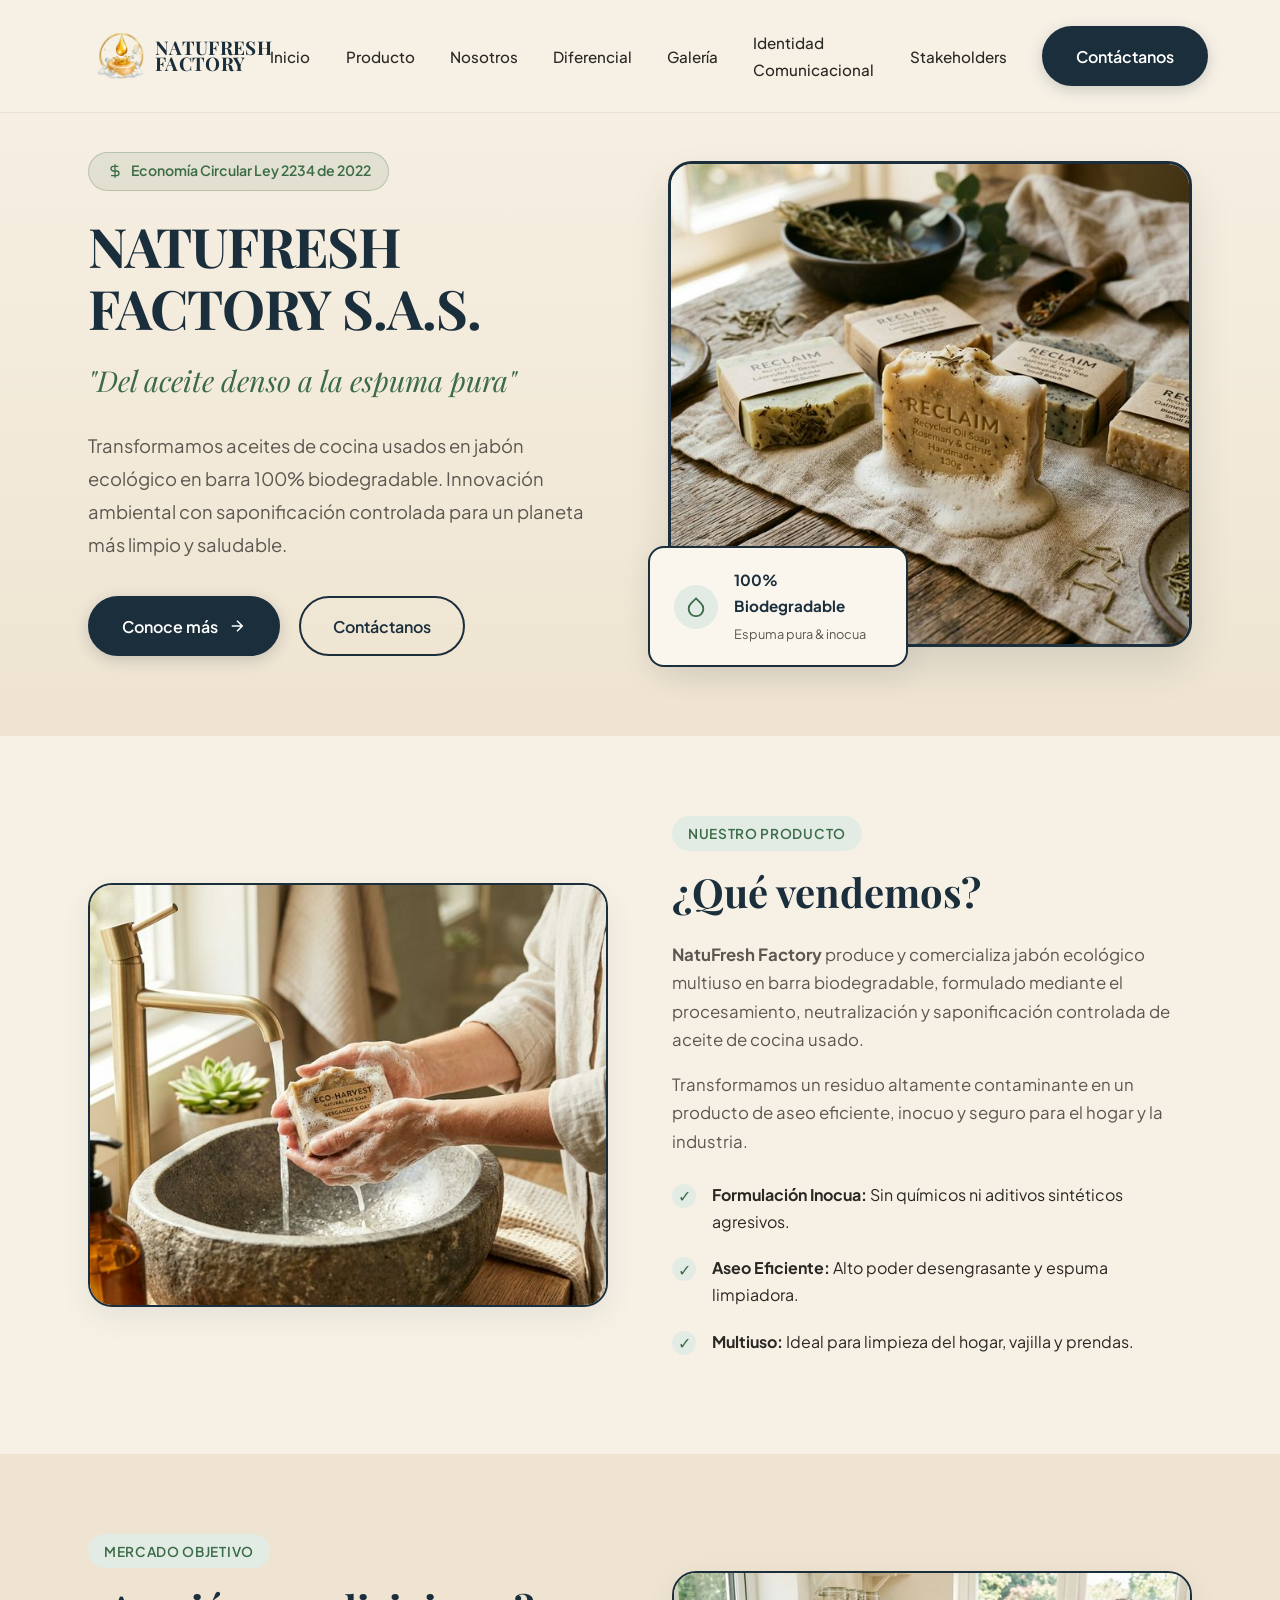
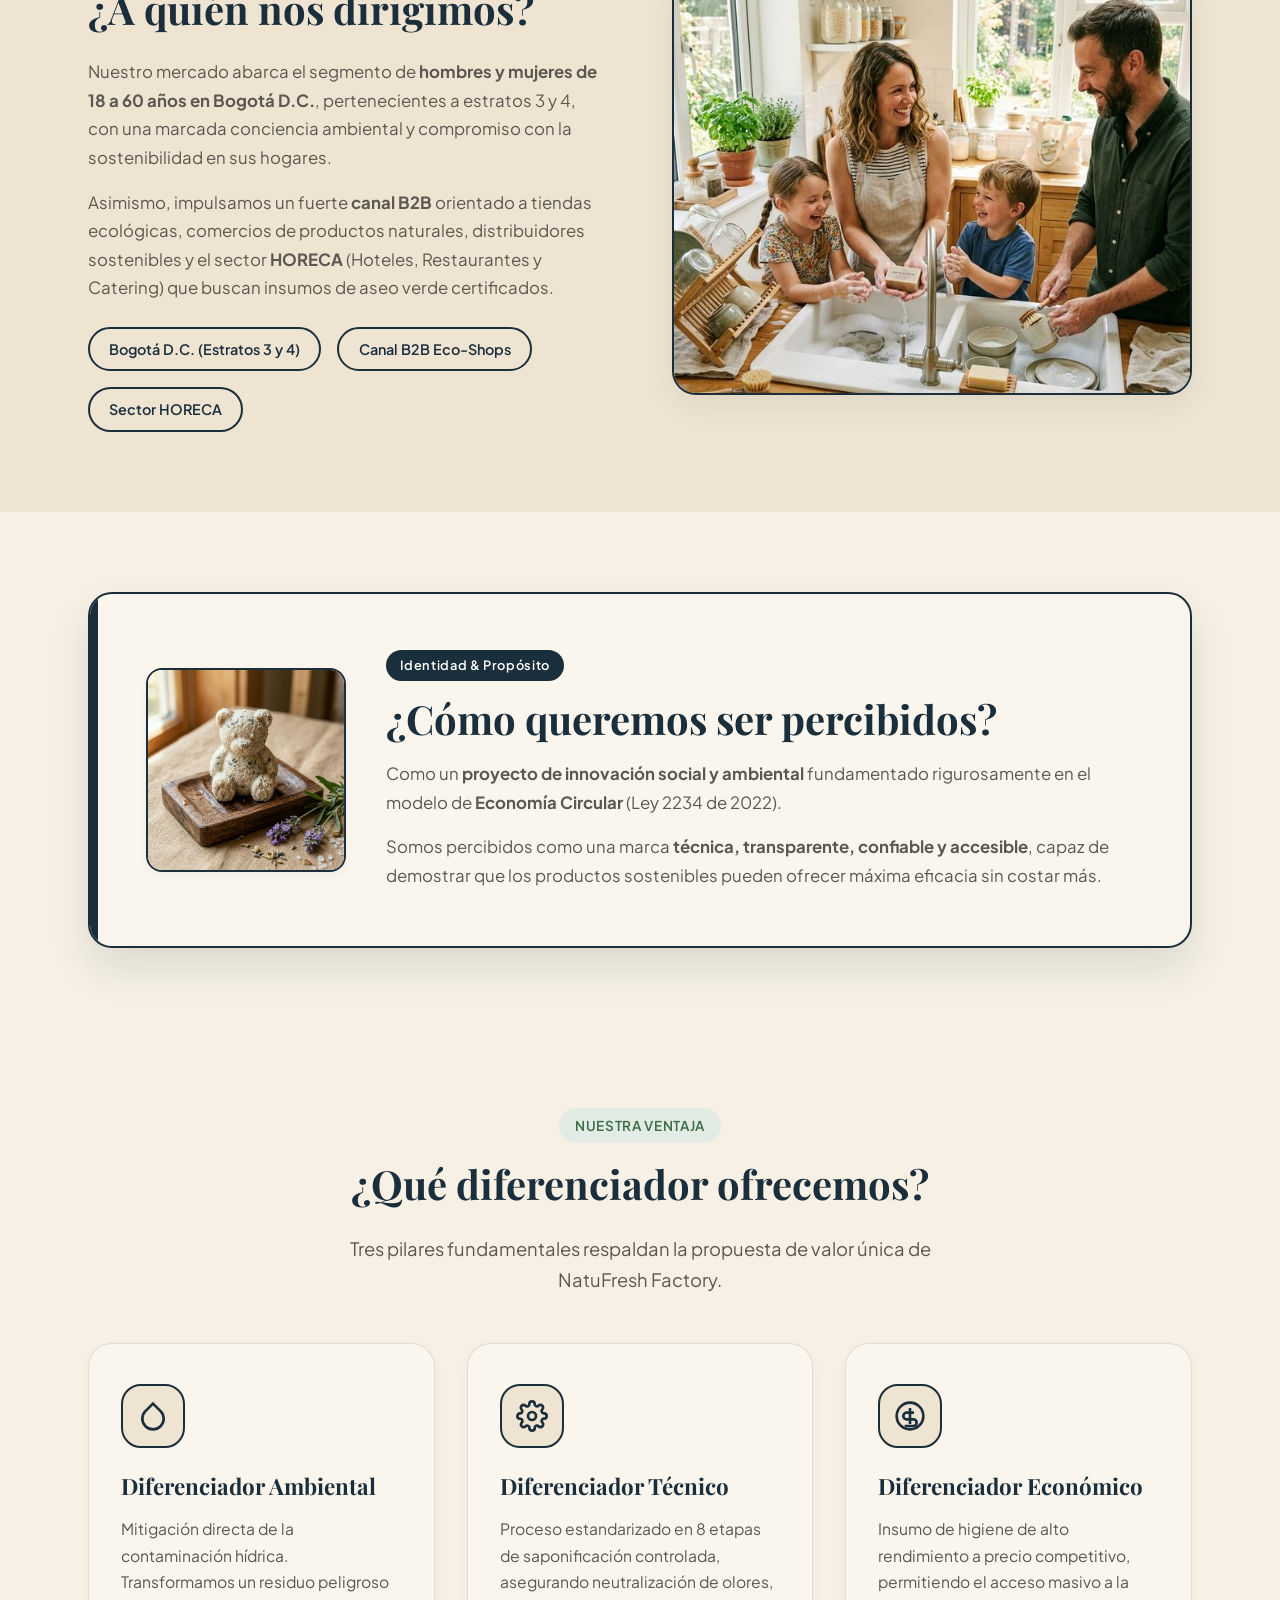
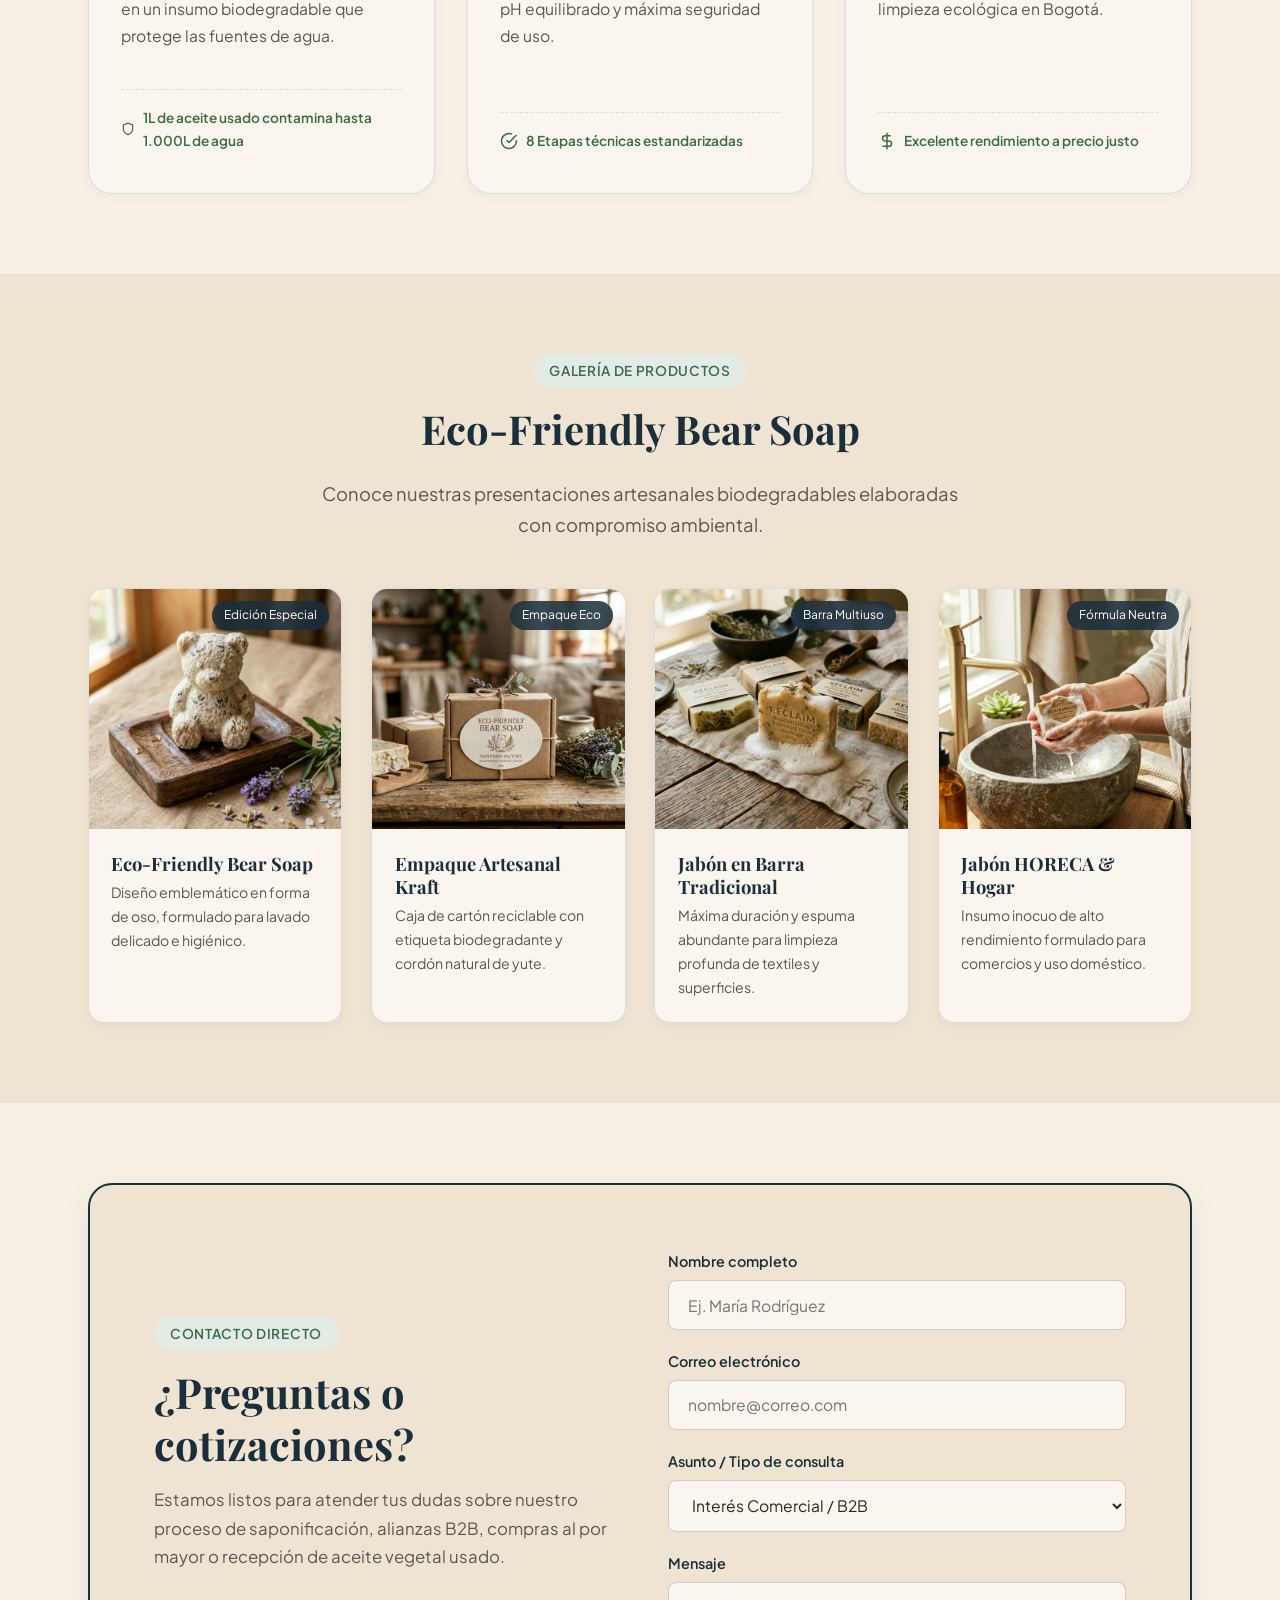
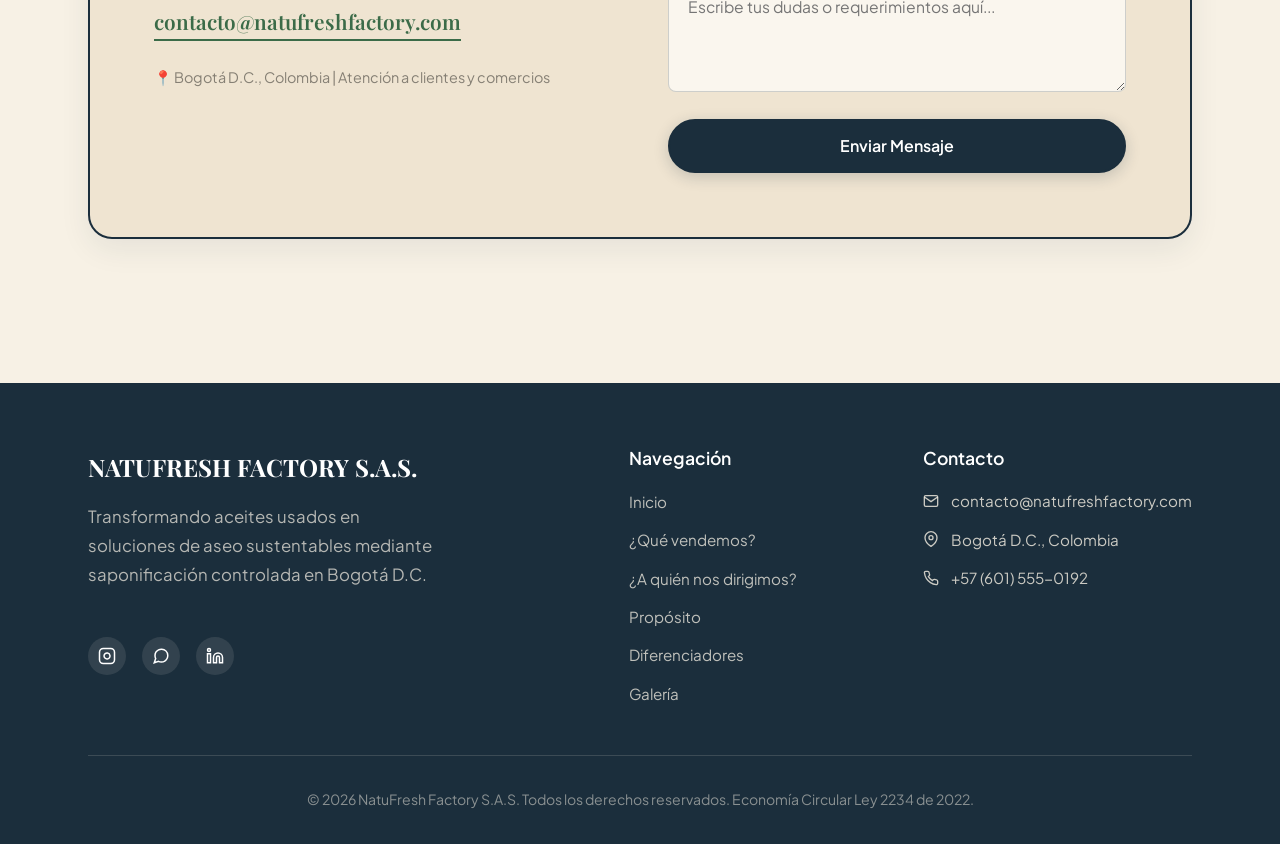
==== commit 667207be: "Actualiza diseño y recursos de NatuFresh" ====
--- a/index.html
+++ b/index.html
@@ -17,15 +17,12 @@
     <!-- 1. NAVBAR -->
     <header class="navbar">
         <div class="container navbar-container">
-            <a href="#inicio" class="navbar-logo" id="navLogo">
-                <div class="logo-icon">
-                    <!-- Soap Drop SVG Icon -->
-                    <svg width="22" height="22" viewBox="0 0 24 24" fill="none" stroke="currentColor" stroke-width="2"
-                        stroke-linecap="round" stroke-linejoin="round">
-                        <path d="M12 2.69l5.66 5.66a8 8 0 1 1-11.31 0z"></path>
-                    </svg>
-                </div>
-                <span>NATUFRESH FACTORY</span>
+            <a href="#inicio" class="navbar-logo" id="navLogo" aria-label="NatuFresh Factory inicio">
+                <img src="img/logo 1.png" alt="NatuFresh Factory" class="brand-logo">
+                <div class="brand-wordmark" aria-label="NatuFresh Factory">
+                    <span class="brand-top">NATUFRESH</span>
+                    <span class="brand-bottom">FACTORY</span>
+                </div>
             </a>
 
             <button class="hamburger" id="hamburgerToggle" aria-label="Abrir menú de navegación" aria-expanded="false">
@@ -38,15 +35,11 @@
                 <ul class="navbar-menu" id="navMenu">
                     <li><a href="#inicio" class="nav-link">Inicio</a></li>
                     <li><a href="#que-vendemos" class="nav-link">Producto</a></li>
-                    <li><a href="#nosotros" class="nav-link">Nosotros</a></li>
+                    <li><a href="html/mision-vision.html" class="nav-link">Nosotros</a></li>
                     <li><a href="#diferenciadores" class="nav-link">Diferencial</a></li>
                     <li><a href="#galeria" class="nav-link">Galería</a></li>
-                    <li><a href="html/identidad.html" class="btn btn-outline"
-                            style="padding: 0.5rem 1.1rem; font-size: 0.88rem; border-color: var(--color-sage-green); color: var(--color-sage-green);">Identidad
-                            Comunicacional</a></li>
-                    <li><a href="html/stakeholders.html" class="btn btn-outline"
-                            style="padding: 0.5rem 1.1rem; font-size: 0.88rem; border-color: #2C6E49; color: #2C6E49;">Stakeholders</a>
-                    </li>
+                    <li><a href="html/identidad.html" class="nav-link">Identidad Comunicacional</a></li>
+                    <li><a href="html/stakeholders.html" class="nav-link">Stakeholders</a></li>
                     <li><a href="#contacto" class="btn btn-primary navbar-cta">Contáctanos</a></li>
                 </ul>
             </nav>
--- a/css/styles.css
+++ b/css/styles.css
@@ -239,12 +239,39 @@
 .navbar-logo {
   display: flex;
   align-items: center;
-  gap: 0.75rem;
+  gap: 0.1rem;
+  color: var(--color-dark-blue);
+  text-decoration: none;
+  margin-left: 0;
+  margin-right: 1.8rem;
+  padding-left: 0.2rem;
+}
+
+.brand-logo {
+  height: 74px;
+  width: auto;
+  display: block;
+  object-fit: contain;
+  margin-right: 0.2rem;
+  flex-shrink: 0;
+}
+
+.brand-wordmark {
+  display: flex;
+  flex-direction: column;
+  justify-content: center;
+  line-height: 0.84;
   font-family: var(--font-serif);
-  font-size: 1.35rem;
   font-weight: 700;
+  letter-spacing: 0.02em;
+  margin-right: 1.8rem;
+}
+
+.brand-top,
+.brand-bottom {
+  display: block;
   color: var(--color-dark-blue);
-  letter-spacing: 0.02em;
+  font-size: 1.18rem;
 }
 
 .logo-icon {
@@ -332,6 +359,248 @@
   }
 }
 
+.nav-link.active {
+  color: var(--color-sage-green);
+}
+
+.nav-link.active::after {
+  width: 100%;
+}
+
+.mission-hero {
+  padding-top: 9.5rem;
+  padding-bottom: 4rem;
+  background: linear-gradient(120deg, #E8EDDD 0%, #F2F0E5 100%);
+  border-bottom: 0;
+}
+
+.mission-header-content {
+  width: 48%;
+  display: flex;
+  flex-direction: column;
+  align-items: flex-start;
+  gap: 1rem;
+}
+
+.mission-hero > .container {
+  display: flex;
+  align-items: center;
+  justify-content: space-between;
+  gap: 4rem;
+}
+
+.mission-header-image {
+  position: relative;
+  width: 48%;
+  height: 330px;
+  overflow: hidden;
+  border-radius: 4px;
+}
+
+.mission-header-image img {
+  width: 100%;
+  height: 100%;
+  object-fit: cover;
+}
+
+.mission-header-image::after {
+  content: '';
+  position: absolute;
+  inset: 0;
+  pointer-events: none;
+  background:
+    linear-gradient(135deg, transparent 24%, rgba(30, 45, 26, 0.12) 58%, rgba(30, 45, 26, 0.7) 100%),
+    linear-gradient(to top, rgba(30, 45, 26, 0.58) 0%, transparent 48%);
+}
+
+.mission-hero .section-tag {
+  background-color: #C9D9B4;
+  color: #22331F;
+}
+
+.mission-hero .page-header-title {
+  color: #22331F;
+  font-family: var(--font-serif);
+}
+
+.mission-hero .page-header-sub {
+  color: #465240;
+}
+
+.mission-grid-section {
+  padding: 4rem 0 5rem;
+  background: #F5F0E6;
+}
+
+.mission-grid {
+  display: grid;
+  grid-template-columns: repeat(3, 1fr);
+  gap: 2rem;
+}
+
+.mission-card {
+  position: relative;
+  min-height: 500px;
+  background: #17301C;
+  border: 0;
+  border-radius: 20px;
+  overflow: hidden;
+}
+
+.mission-image-wrap {
+  position: absolute;
+  top: 0;
+  left: 0;
+  width: 100%;
+  height: 180px;
+  z-index: 0;
+  overflow: hidden;
+}
+
+.mission-image-wrap img {
+  width: 100%;
+  height: 100%;
+  object-fit: cover;
+  object-position: center;
+  display: block;
+}
+
+.gradient-overlay {
+  position: absolute;
+  inset: 0;
+  z-index: 1;
+  pointer-events: none;
+  background: linear-gradient(
+    to bottom,
+    rgba(23, 48, 28, 0) 0%,
+    rgba(23, 48, 28, 0) 70px,
+    rgba(23, 48, 28, 0.18) 100px,
+    rgba(23, 48, 28, 0.48) 125px,
+    rgba(23, 48, 28, 0.78) 150px,
+    #17301c 180px,
+    #17301c 100%
+  );
+}
+
+.mission-body {
+  position: relative;
+  z-index: 2;
+  min-height: 300px;
+  display: flex;
+  flex-direction: column;
+  justify-content: flex-start;
+  padding: 200px 1.25rem 1.25rem;
+  background: transparent !important;
+  border-radius: 0;
+}
+
+.mission-label {
+  display: inline-block;
+  margin-bottom: 0.7rem;
+  color: #cfe0b8;
+  font-weight: 800;
+  font-size: 0.8rem;
+  letter-spacing: 0.16em;
+  text-transform: uppercase;
+}
+
+.mission-icon {
+  width: 44px;
+  height: 44px;
+  margin-bottom: 0.65rem;
+  display: flex;
+  align-items: center;
+  justify-content: center;
+  border-radius: 50%;
+  background: #C9D9B4;
+  color: #22331F;
+}
+
+.mission-body h2 {
+  font-family: var(--font-serif);
+  font-size: clamp(1.4rem, 2vw, 1.5rem);
+  margin-bottom: 0.55rem;
+  color: #E5E8DC;
+}
+
+.mission-body p {
+  font-size: 0.78rem;
+  color: #E5E8DC;
+  line-height: 1.45;
+}
+
+.values-section {
+  padding: 4rem 0 5rem;
+}
+
+.values-grid {
+  display: grid;
+  grid-template-columns: repeat(4, 1fr);
+  gap: 1.5rem;
+}
+
+.value-card {
+  background: rgba(255, 255, 255, 0.7);
+  border: 1px solid rgba(27, 46, 60, 0.08);
+  border-radius: 22px;
+  padding: 1.5rem 1.2rem;
+  box-shadow: 0 10px 25px rgba(27, 46, 60, 0.04);
+}
+
+.value-number {
+  font-size: 0.8rem;
+  font-weight: 700;
+  color: var(--color-sage-green);
+  letter-spacing: 0.1em;
+  margin-bottom: 0.8rem;
+}
+
+.value-card h3 {
+  font-family: var(--font-serif);
+  font-size: 1.7rem;
+  margin-bottom: 0.8rem;
+  color: var(--color-dark-blue);
+}
+
+.value-card p {
+  color: var(--text-main);
+  line-height: 1.7;
+}
+
+@media (max-width: 992px) {
+  .mission-hero > .container {
+    gap: 2rem;
+  }
+
+  .mission-grid {
+    grid-template-columns: 1fr;
+  }
+
+  .values-grid {
+    grid-template-columns: 1fr 1fr;
+  }
+}
+
+@media (max-width: 640px) {
+  .mission-hero > .container {
+    flex-direction: column;
+    align-items: stretch;
+  }
+
+  .mission-header-content,
+  .mission-header-image {
+    width: 100%;
+  }
+
+  .mission-header-image {
+    height: 260px;
+  }
+
+  .values-grid {
+    grid-template-columns: 1fr;
+  }
+}
+
 /* Hero Section */
 .hero {
   padding-top: 9.5rem;
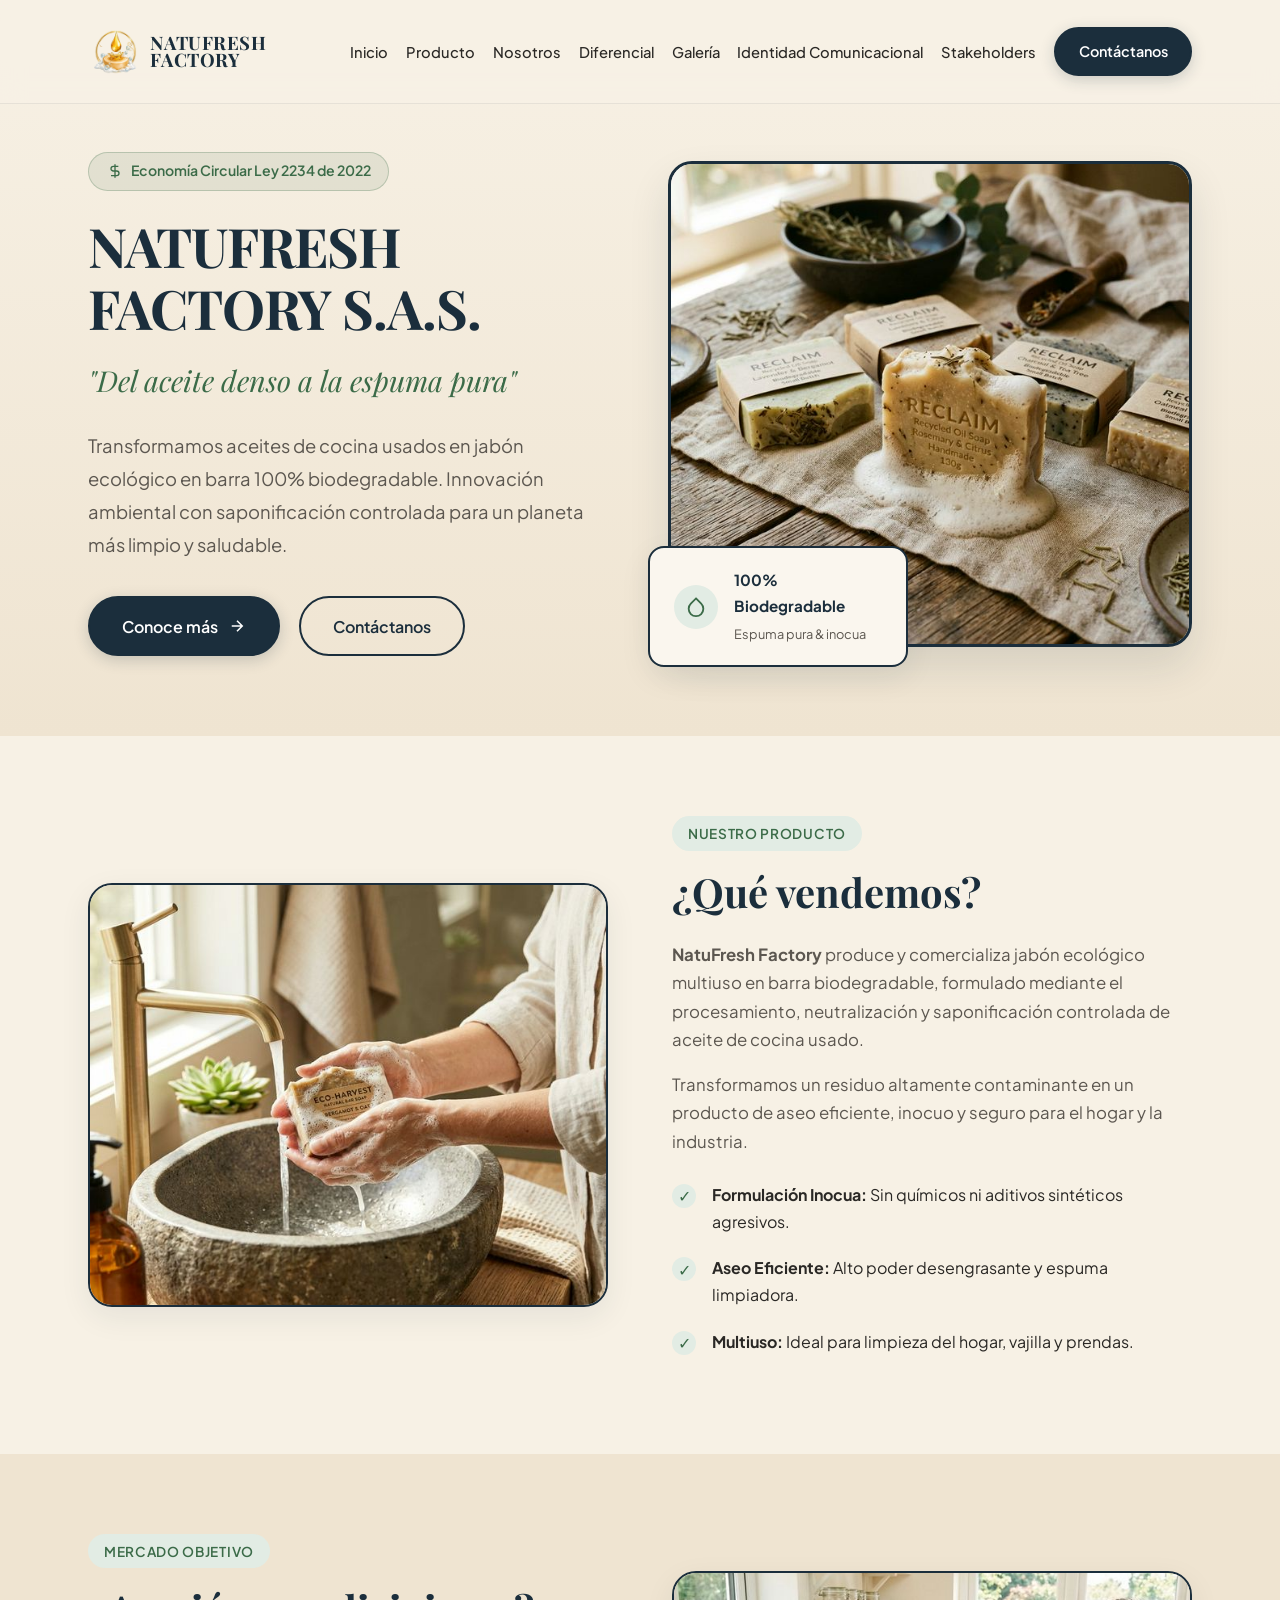
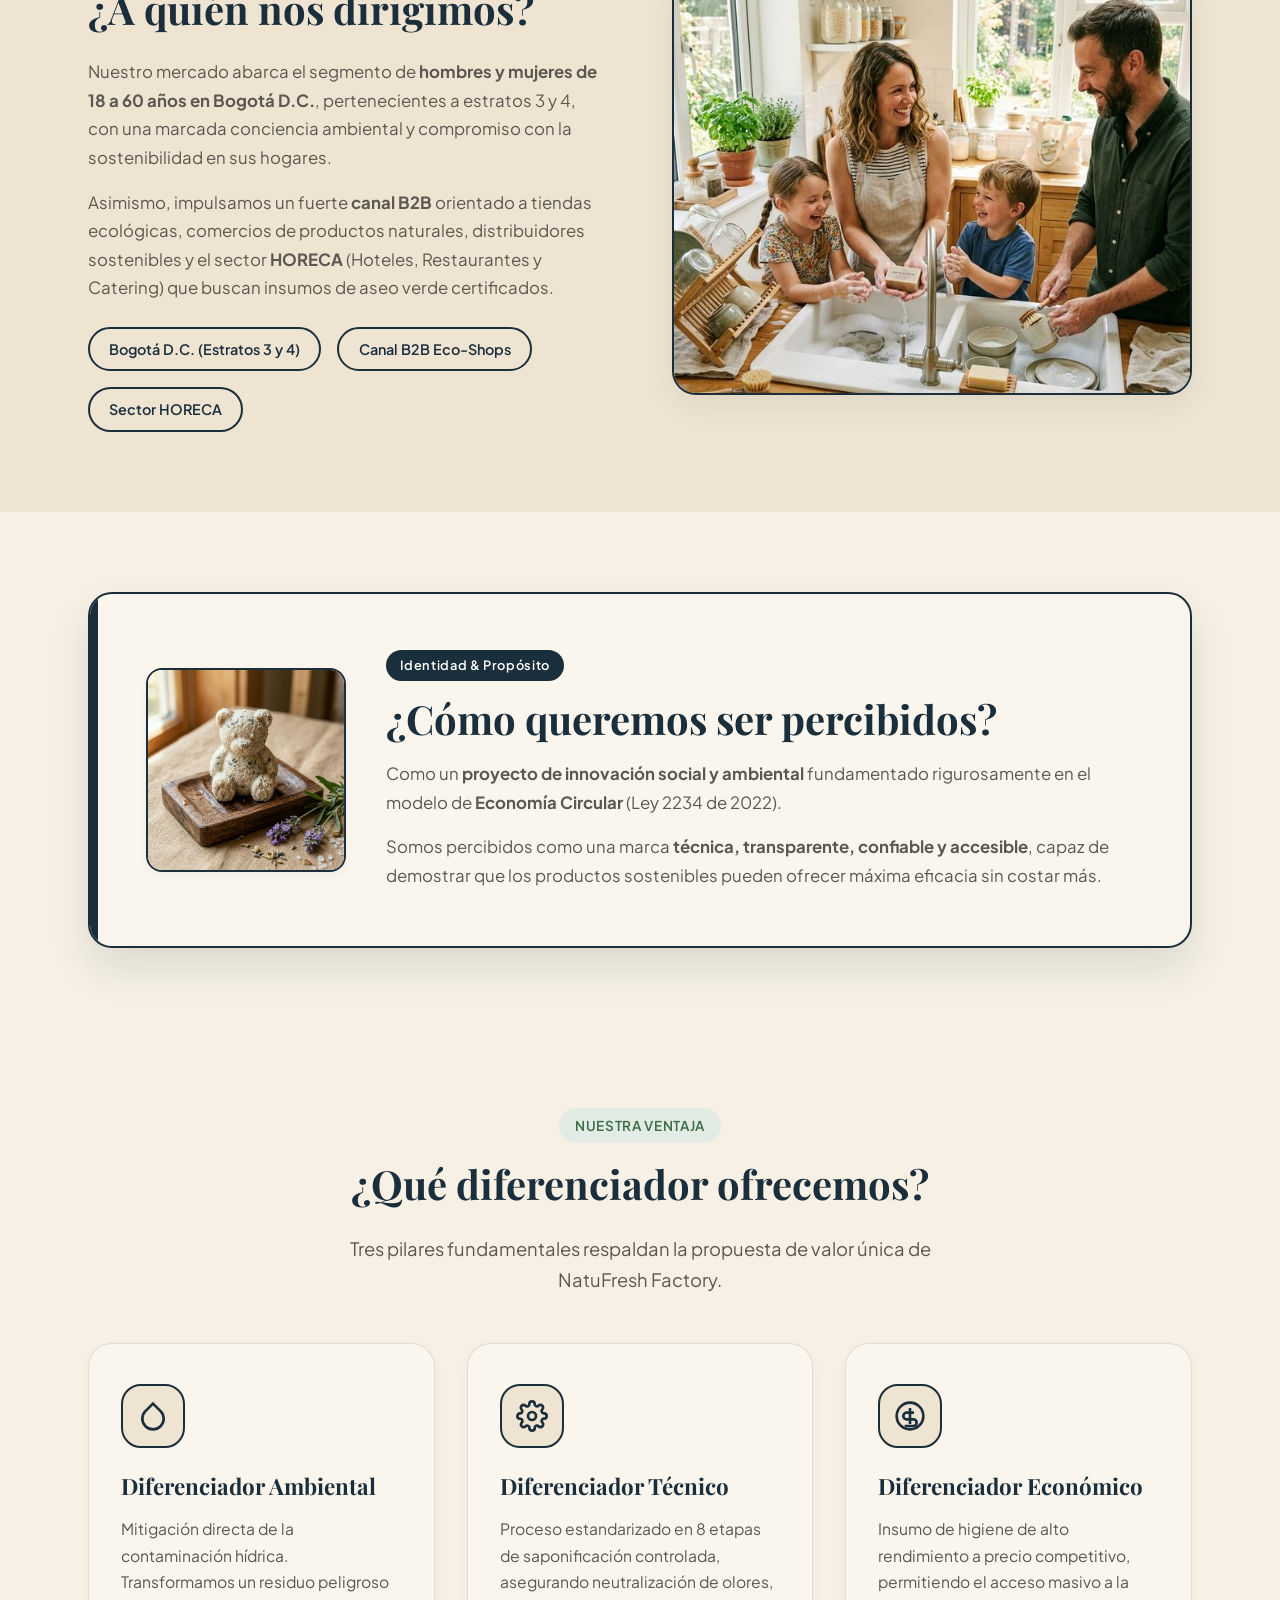
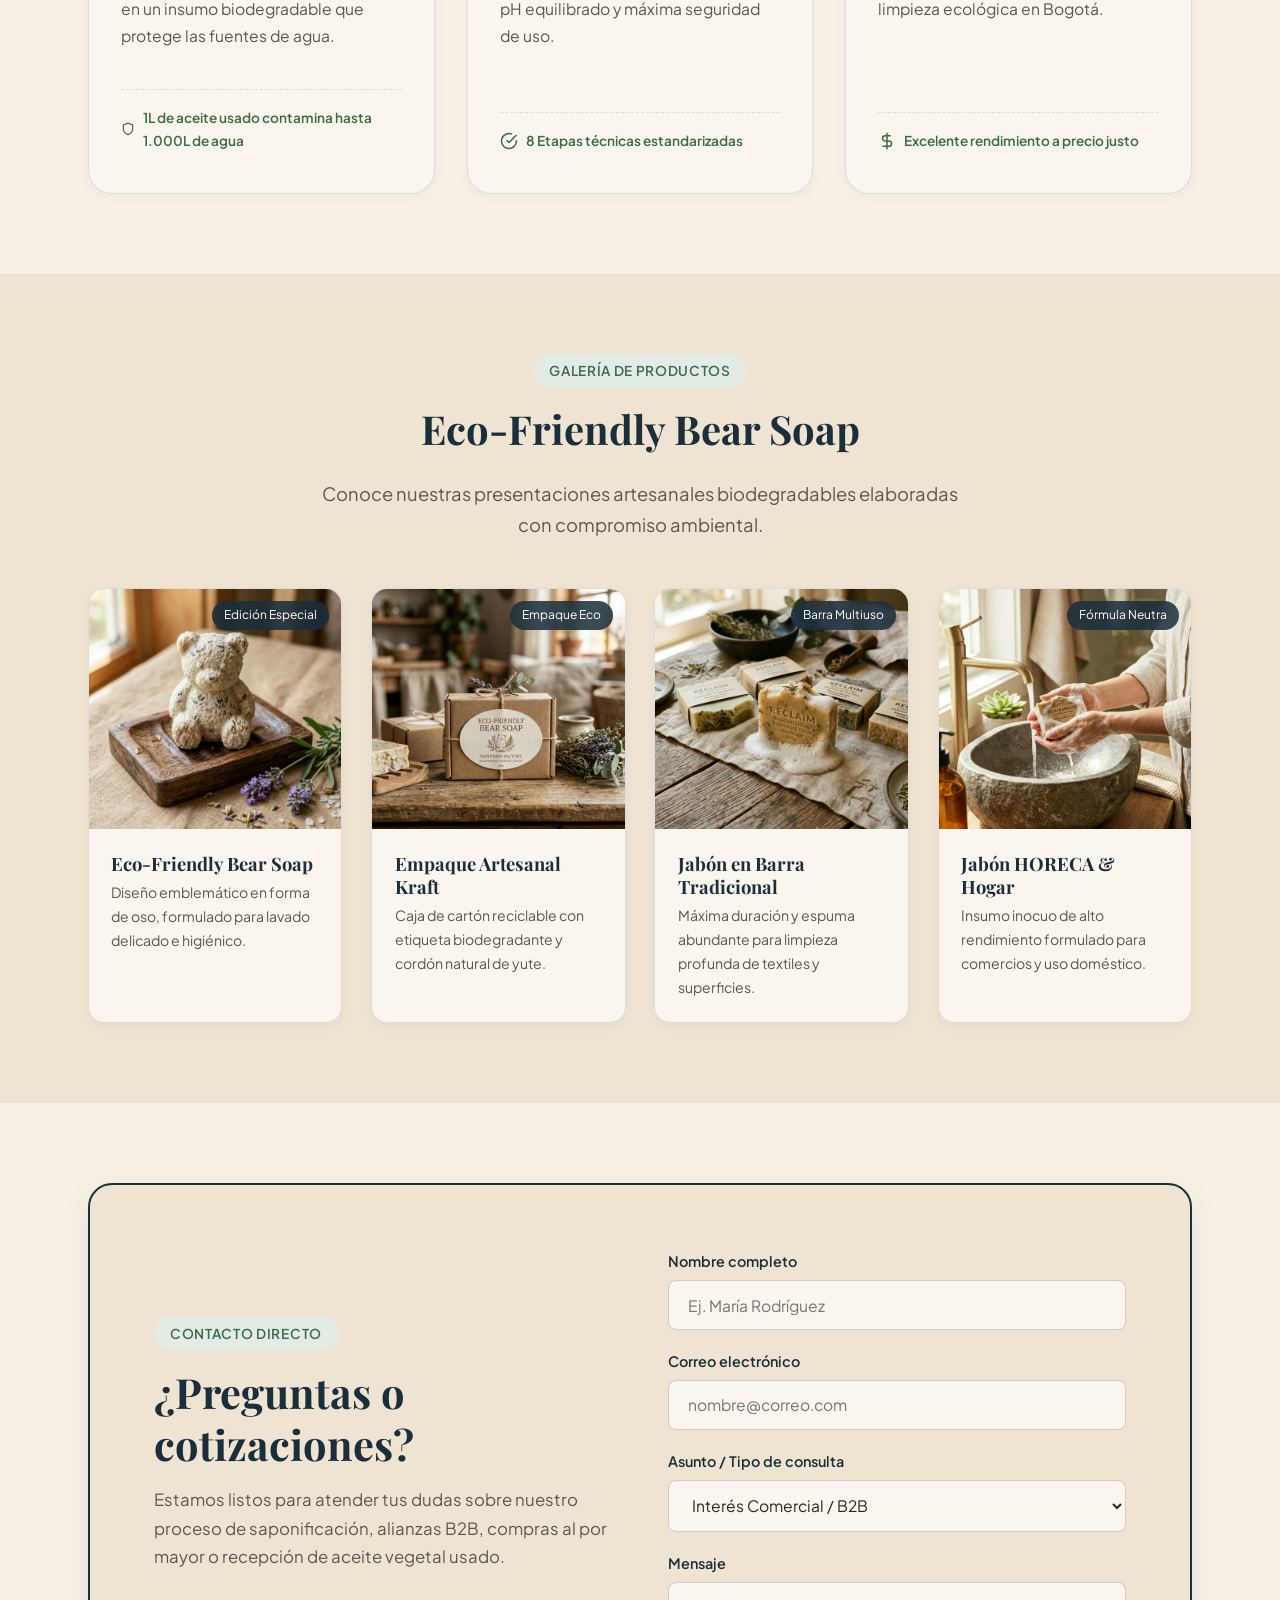
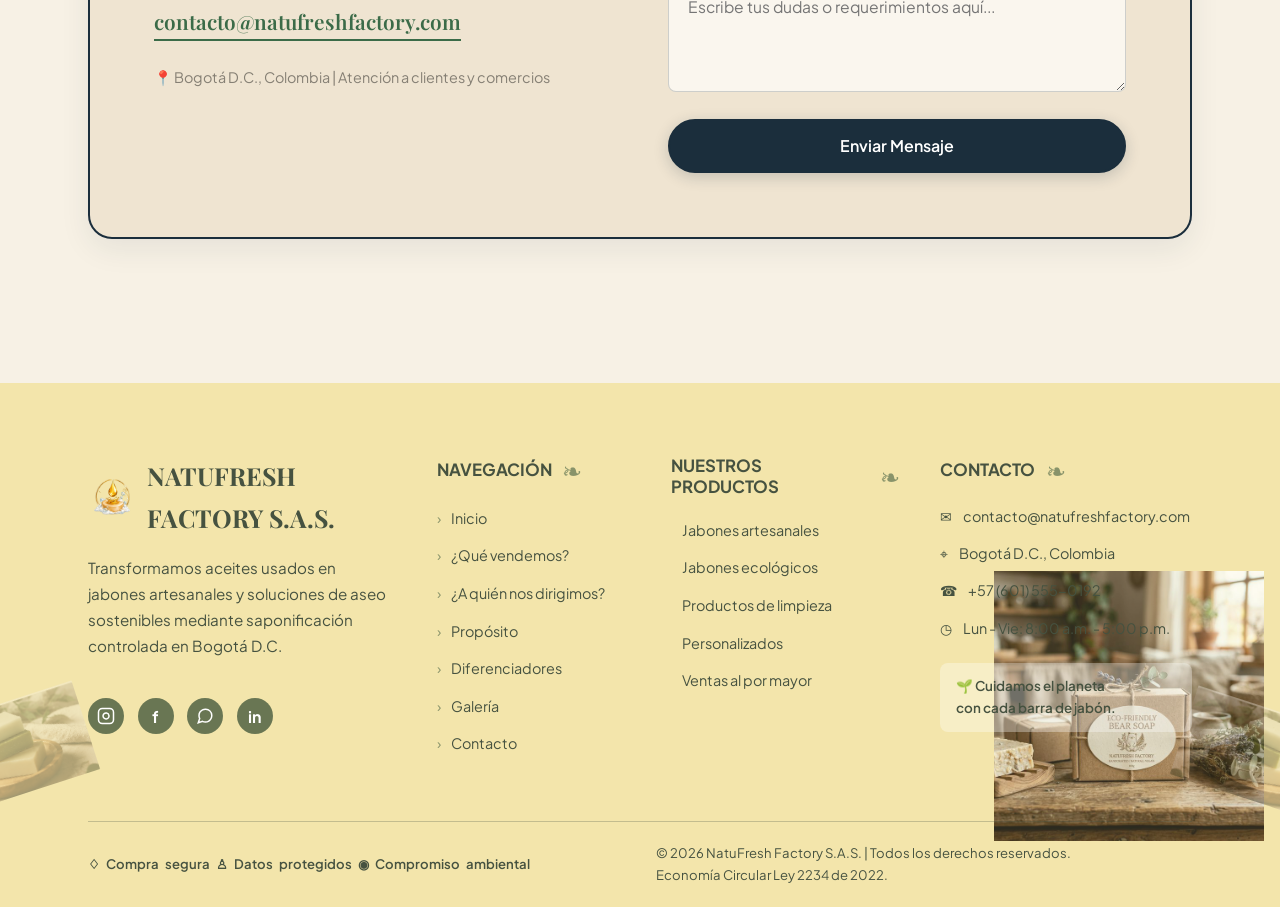
==== commit fe1caace: "Agent Host changes for agents/footer-header-css-structure-update" ====
--- a/index.html
+++ b/index.html
@@ -8,6 +8,8 @@
     <meta name="description"
         content="NatuFresh Factory produce jabón ecológico en barra biodegradable a partir de aceite de cocina usado mediante neutralización y saponificación controlada. Economía circular e innovación ambiental en Bogotá D.C.">
     <link rel="stylesheet" href="css/styles.css">
+    <link rel="stylesheet" href="css/header.css">
+    <link rel="stylesheet" href="css/footer.css">
     <link rel="icon"
         href="data:image/svg+xml,<svg xmlns=%22http://www.w3.org/2000/svg%22 viewBox=%220 0 100 100%22><text y=%22.9em%22 font-size=%2290%22>🧼</text></svg>">
 </head>
--- a/css/styles.css
+++ b/css/styles.css
@@ -4,43 +4,44 @@
    ========================================================================== */
 
 /* Google Fonts Import */
-@import url('https://fonts.googleapis.com/css2?family=Playfair+Display:ital,wght@0,400;0,600;0,700;1,400;1,600&family=Plus+Jakarta+Sans:wght@300;400;500;600;700&display=swap');
+@import url("https://fonts.googleapis.com/css2?family=Playfair+Display:ital,wght@0,400;0,600;0,700;1,400;1,600&family=Plus+Jakarta+Sans:wght@300;400;500;600;700&display=swap");
 
 :root {
   /* Color Palette */
-  --bg-primary: #F7F1E5;
+  --bg-primary: #f7f1e5;
   /* Warm cream background */
-  --bg-secondary: #EFE4D1;
+  --bg-secondary: #efe4d1;
   /* Slightly deeper cream accent */
-  --bg-card: #FAF6EE;
+  --bg-card: #faf6ee;
   /* Soft warm white card background */
-  --bg-card-alt: #F3E9D7;
+  --bg-card-alt: #f3e9d7;
   /* Subtle card accent */
 
-  --color-dark-blue: #1B2E3C;
+  --color-dark-blue: #1b2e3c;
   /* Deep dark blue primary accent & borders */
-  --color-blue-hover: #263E50;
+  --color-blue-hover: #263e50;
   /* Slightly lighter dark blue for hover */
-  --color-sage-green: #3B6B48;
+  --color-sage-green: #3b6b48;
   /* Soft sage green for sustainability */
-  --color-green-light: #E2ECE4;
+  --color-green-light: #e2ece4;
   /* Light sage background tint */
-  --color-green-accent: #4E7C59;
+  --color-green-accent: #4e7c59;
   /* Medium green */
 
-  --text-main: #2A2825;
+  --text-main: #2a2825;
   /* Deep rich warm dark grey */
-  --text-muted: #5C5750;
+  --text-muted: #5c5750;
   /* Muted warm grey */
-  --text-light: #857F74;
+  --text-light: #857f74;
   /* Soft grey */
 
-  --border-blue: #1B2E3C;
+  --border-blue: #1b2e3c;
   --border-light: rgba(27, 46, 60, 0.12);
 
   /* Typography */
-  --font-serif: 'Playfair Display', Georgia, serif;
-  --font-sans: 'Plus Jakarta Sans', -apple-system, BlinkMacSystemFont, sans-serif;
+  --font-serif: "Playfair Display", Georgia, serif;
+  --font-sans:
+    "Plus Jakarta Sans", -apple-system, BlinkMacSystemFont, sans-serif;
 
   /* Radii & Shadows */
   --radius-sm: 8px;
@@ -173,7 +174,7 @@
 
 .btn-primary {
   background-color: var(--color-dark-blue);
-  color: #FFFFFF;
+  color: #ffffff;
   border-color: var(--color-dark-blue);
   box-shadow: 0 4px 15px rgba(27, 46, 60, 0.2);
 }
@@ -193,233 +194,124 @@
 
 .btn-outline:hover {
   background-color: var(--color-dark-blue);
-  color: #FFFFFF;
+  color: #ffffff;
   transform: translateY(-3px);
 }
 
 .btn-green {
   background-color: var(--color-sage-green);
-  color: #FFFFFF;
+  color: #ffffff;
   border-color: var(--color-sage-green);
 }
 
 .btn-green:hover {
-  background-color: #2F5639;
-  border-color: #2F5639;
+  background-color: #2f5639;
+  border-color: #2f5639;
   transform: translateY(-3px);
   box-shadow: 0 8px 25px rgba(59, 107, 72, 0.3);
 }
 
-/* Navbar */
-.navbar {
-  position: fixed;
-  top: 0;
-  left: 0;
+.mission-hero {
   width: 100%;
-  z-index: 1000;
-  padding: 1.2rem 0;
-  background-color: rgba(247, 241, 229, 0.92);
-  backdrop-filter: blur(12px);
-  border-bottom: 1px solid rgba(27, 46, 60, 0.08);
-  transition: var(--transition);
-}
-
-.navbar.scrolled {
-  padding: 0.8rem 0;
-  box-shadow: var(--shadow-md);
-  background-color: rgba(247, 241, 229, 0.98);
-}
-
-.navbar-container {
-  display: flex;
-  align-items: center;
-  justify-content: space-between;
-}
-
-.navbar-logo {
-  display: flex;
-  align-items: center;
-  gap: 0.1rem;
-  color: var(--color-dark-blue);
-  text-decoration: none;
-  margin-left: 0;
-  margin-right: 1.8rem;
-  padding-left: 0.2rem;
-}
-
-.brand-logo {
-  height: 74px;
-  width: auto;
-  display: block;
-  object-fit: contain;
-  margin-right: 0.2rem;
-  flex-shrink: 0;
-}
-
-.brand-wordmark {
-  display: flex;
-  flex-direction: column;
-  justify-content: center;
-  line-height: 0.84;
-  font-family: var(--font-serif);
-  font-weight: 700;
-  letter-spacing: 0.02em;
-  margin-right: 1.8rem;
-}
-
-.brand-top,
-.brand-bottom {
-  display: block;
-  color: var(--color-dark-blue);
-  font-size: 1.18rem;
-}
-
-.logo-icon {
-  width: 40px;
-  height: 40px;
-  background: var(--color-dark-blue);
-  color: var(--bg-primary);
-  border-radius: 50%;
-  display: flex;
-  align-items: center;
-  justify-content: center;
-  box-shadow: 0 4px 10px rgba(27, 46, 60, 0.15);
-}
-
-.navbar-menu {
-  display: flex;
-  align-items: center;
-  gap: 2.2rem;
-  list-style: none;
-}
-
-.nav-link {
-  font-size: 0.95rem;
-  font-weight: 500;
-  color: var(--text-main);
-  position: relative;
-  padding: 0.3rem 0;
-}
-
-.nav-link::after {
-  content: '';
-  position: absolute;
-  bottom: 0;
-  left: 0;
-  width: 0;
-  height: 2px;
-  background-color: var(--color-sage-green);
-  transition: var(--transition);
-}
-
-.nav-link:hover {
-  color: var(--color-sage-green);
-}
-
-.nav-link:hover::after {
+  min-height: 280px;
+  max-height: 340px;
+  height: 320px;
+  margin: 1.5rem 0 2.5rem;
+  padding: 0;
+  background: var(--bg-primary);
+  border-bottom: 0;
+  overflow: hidden;
+}
+
+.mission-split {
+  display: grid;
+  grid-template-columns: 1fr 1fr;
+  min-height: 100%;
+  height: 100%;
   width: 100%;
 }
 
-.hamburger {
-  display: none;
-  background: none;
-  border: none;
-  cursor: pointer;
-  padding: 0.5rem;
-  color: var(--color-dark-blue);
-}
-
-/* Mobile Menu */
-@media (max-width: 992px) {
-  .hamburger {
-    display: block;
-  }
-
-  .navbar-menu {
-    position: fixed;
-    top: 75px;
-    left: -100%;
-    width: 100%;
-    height: calc(100vh - 75px);
-    background-color: var(--bg-primary);
-    flex-direction: column;
-    justify-content: flex-start;
-    padding: 3rem 2rem;
-    gap: 2rem;
-    transition: var(--transition);
-    box-shadow: var(--shadow-lg);
-  }
-
-  .navbar-menu.active {
-    left: 0;
-  }
-
-  .navbar-cta {
-    width: 100%;
-  }
-}
-
-.nav-link.active {
-  color: var(--color-sage-green);
-}
-
-.nav-link.active::after {
-  width: 100%;
-}
-
-.mission-hero {
-  padding-top: 9.5rem;
-  padding-bottom: 4rem;
-  background: linear-gradient(120deg, #E8EDDD 0%, #F2F0E5 100%);
-  border-bottom: 0;
-}
-
 .mission-header-content {
-  width: 48%;
   display: flex;
   flex-direction: column;
   align-items: flex-start;
+  justify-content: center;
   gap: 1rem;
-}
-
-.mission-hero > .container {
-  display: flex;
-  align-items: center;
-  justify-content: space-between;
-  gap: 4rem;
+  padding: 3.1rem clamp(2rem, 6vw, 6rem) 2.5rem;
+  background: var(--bg-primary);
+  position: relative;
+  z-index: 2;
+}
+
+.mission-header-content .section-tag {
+  margin-bottom: 0.45rem;
+}
+
+.mission-header-content .page-header-title {
+  max-width: 620px;
+  margin-bottom: 0.25rem;
+  font-size: 2.2rem;
+  line-height: 1.1;
+}
+
+.mission-header-content .page-header-sub {
+  max-width: 570px;
+  margin-bottom: 0;
+  font-size: clamp(1rem, 1.4vw, 1.2rem);
 }
 
 .mission-header-image {
   position: relative;
-  width: 48%;
-  height: 330px;
-  overflow: hidden;
-  border-radius: 4px;
-}
-
-.mission-header-image img {
-  width: 100%;
+  min-height: 100%;
   height: 100%;
-  object-fit: cover;
+  overflow: hidden;
+  background: #dbe2d6;
 }
 
 .mission-header-image::after {
-  content: '';
+  content: "";
   position: absolute;
   inset: 0;
   pointer-events: none;
   background:
-    linear-gradient(135deg, transparent 24%, rgba(30, 45, 26, 0.12) 58%, rgba(30, 45, 26, 0.7) 100%),
-    linear-gradient(to top, rgba(30, 45, 26, 0.58) 0%, transparent 48%);
+    linear-gradient(
+      90deg,
+      var(--bg-primary) 0%,
+      rgba(247, 241, 229, 0.82) 8%,
+      rgba(247, 241, 229, 0.18) 25%,
+      transparent 48%
+    ),
+    linear-gradient(
+      180deg,
+      rgba(27, 46, 60, 0.08),
+      transparent 30%,
+      rgba(27, 46, 60, 0.2)
+    );
+  z-index: 1;
+}
+
+.mission-header-image img {
+  width: 100%;
+  height: 100%;
+  min-height: 100%;
+  object-fit: cover;
+  object-position: center;
+  -webkit-mask-image: linear-gradient(
+    90deg,
+    transparent 0%,
+    #000 18%,
+    #000 100%
+  );
+  mask-image: linear-gradient(90deg, transparent 0%, #000 18%, #000 100%);
 }
 
 .mission-hero .section-tag {
-  background-color: #C9D9B4;
-  color: #22331F;
+  background-color: #c9d9b4;
+  color: #22331f;
 }
 
 .mission-hero .page-header-title {
-  color: #22331F;
+  color: #22331f;
   font-family: var(--font-serif);
 }
 
@@ -429,7 +321,7 @@
 
 .mission-grid-section {
   padding: 4rem 0 5rem;
-  background: #F5F0E6;
+  background: #f5f0e6;
 }
 
 .mission-grid {
@@ -441,7 +333,7 @@
 .mission-card {
   position: relative;
   min-height: 500px;
-  background: #17301C;
+  background: #17301c;
   border: 0;
   border-radius: 20px;
   overflow: hidden;
@@ -512,20 +404,20 @@
   align-items: center;
   justify-content: center;
   border-radius: 50%;
-  background: #C9D9B4;
-  color: #22331F;
+  background: #c9d9b4;
+  color: #22331f;
 }
 
 .mission-body h2 {
   font-family: var(--font-serif);
   font-size: clamp(1.4rem, 2vw, 1.5rem);
   margin-bottom: 0.55rem;
-  color: #E5E8DC;
+  color: #e5e8dc;
 }
 
 .mission-body p {
   font-size: 0.78rem;
-  color: #E5E8DC;
+  color: #e5e8dc;
   line-height: 1.45;
 }
 
@@ -540,11 +432,54 @@
 }
 
 .value-card {
-  background: rgba(255, 255, 255, 0.7);
+  background: var(--bg-card);
   border: 1px solid rgba(27, 46, 60, 0.08);
   border-radius: 22px;
+  overflow: hidden;
+  box-shadow: 0 10px 25px rgba(27, 46, 60, 0.06);
+  transition:
+    transform 0.3s ease,
+    box-shadow 0.3s ease;
+}
+
+.value-card:hover {
+  transform: translateY(-6px);
+  box-shadow: 0 16px 32px rgba(27, 46, 60, 0.12);
+}
+
+.value-image-wrap {
+  position: relative;
+  aspect-ratio: 4 / 3;
+  overflow: hidden;
+  background: var(--bg-secondary);
+}
+
+.value-image-wrap img {
+  width: 100%;
+  height: 100%;
+  object-fit: cover;
+  transition: transform 0.5s ease;
+}
+
+.value-card:hover .value-image-wrap img {
+  transform: scale(1.05);
+}
+
+.value-badge {
+  position: absolute;
+  left: 0.85rem;
+  bottom: 0.85rem;
+  padding: 0.35rem 0.7rem;
+  border-radius: var(--radius-pill);
+  background: rgba(27, 46, 60, 0.88);
+  color: #fff;
+  font-size: 0.72rem;
+  font-weight: 700;
+  letter-spacing: 0.03em;
+}
+
+.value-card-content {
   padding: 1.5rem 1.2rem;
-  box-shadow: 0 10px 25px rgba(27, 46, 60, 0.04);
 }
 
 .value-number {
@@ -565,13 +500,107 @@
 .value-card p {
   color: var(--text-main);
   line-height: 1.7;
+  margin-bottom: 0;
+}
+
+.location-section {
+  background-color: var(--bg-primary);
+}
+
+.location-card {
+  display: grid;
+  grid-template-columns: minmax(0, 0.9fr) minmax(0, 1.1fr);
+  gap: 3rem;
+  align-items: stretch;
+  padding: 3rem;
+  background-color: var(--bg-card);
+  border: 1px solid var(--border-light);
+  border-radius: var(--radius-md);
+  box-shadow: var(--shadow-md);
+}
+
+.location-info {
+  display: flex;
+  flex-direction: column;
+  justify-content: center;
+}
+
+.location-info .section-title {
+  margin-bottom: 1rem;
+}
+
+.location-info .section-subtitle {
+  margin-bottom: 2rem;
+}
+
+.location-details {
+  display: grid;
+  gap: 1.25rem;
+  margin-bottom: 2rem;
+  font-style: normal;
+}
+
+.location-detail {
+  display: flex;
+  align-items: flex-start;
+  gap: 0.85rem;
+}
+
+.location-detail-icon {
+  display: inline-flex;
+  align-items: center;
+  justify-content: center;
+  flex: 0 0 2.25rem;
+  width: 2.25rem;
+  height: 2.25rem;
+  border-radius: 50%;
+  background-color: var(--color-green-light);
+  color: var(--color-sage-green);
+  font-size: 1.15rem;
+  line-height: 1;
+}
+
+.location-detail div {
+  display: grid;
+  gap: 0.15rem;
+}
+
+.location-detail strong {
+  color: var(--color-dark-blue);
+  font-size: 0.9rem;
+}
+
+.location-detail span:not(.location-detail-icon),
+.location-detail a {
+  color: var(--text-muted);
+  font-size: 0.95rem;
+}
+
+.location-detail a:hover {
+  color: var(--color-sage-green);
+}
+
+.location-cta {
+  align-self: flex-start;
+}
+
+.location-map {
+  min-height: 390px;
+  overflow: hidden;
+  border-radius: var(--radius-md);
+  box-shadow: var(--shadow-sm);
+  background-color: var(--bg-secondary);
+}
+
+.location-map iframe {
+  display: block;
+  width: 100%;
+  height: 100%;
+  min-height: 390px;
+  border: 0;
 }
 
 @media (max-width: 992px) {
-  .mission-hero > .container {
-    gap: 2rem;
-  }
-
   .mission-grid {
     grid-template-columns: 1fr;
   }
@@ -579,25 +608,84 @@
   .values-grid {
     grid-template-columns: 1fr 1fr;
   }
+
+  .location-card {
+    grid-template-columns: 1fr 1fr;
+    gap: 2rem;
+    padding: 2rem;
+  }
 }
 
 @media (max-width: 640px) {
-  .mission-hero > .container {
-    flex-direction: column;
-    align-items: stretch;
-  }
-
-  .mission-header-content,
+  .mission-hero {
+    min-height: 0;
+    max-height: none;
+    height: auto;
+    margin: 1rem 0 2rem;
+  }
+
+  .mission-split {
+    grid-template-columns: 1fr;
+    height: auto;
+  }
+
+  .mission-header-content {
+    min-height: 280px;
+    padding: 3.4rem 1.5rem 2rem;
+  }
+
+  .mission-header-content .section-tag {
+    margin-bottom: 0.6rem;
+  }
+
+  .mission-header-content .page-header-title {
+    font-size: 2.2rem;
+  }
+
   .mission-header-image {
-    width: 100%;
-  }
-
-  .mission-header-image {
-    height: 260px;
+    min-height: 280px;
+    height: 280px;
+    max-height: 340px;
+  }
+
+  .mission-header-image img {
+    min-height: 280px;
+    -webkit-mask-image: linear-gradient(
+      180deg,
+      transparent 0%,
+      #000 20%,
+      #000 100%
+    );
+    mask-image: linear-gradient(180deg, transparent 0%, #000 20%, #000 100%);
+  }
+
+  .mission-header-image::after {
+    background: linear-gradient(
+      180deg,
+      var(--bg-primary) 0%,
+      rgba(247, 241, 229, 0.58) 12%,
+      transparent 35%,
+      rgba(27, 46, 60, 0.16) 100%
+    );
   }
 
   .values-grid {
     grid-template-columns: 1fr;
+  }
+
+  .location-card {
+    grid-template-columns: 1fr;
+    gap: 2rem;
+    padding: 1.5rem;
+  }
+
+  .location-info .section-title {
+    font-size: 2.2rem;
+  }
+
+  .location-map,
+  .location-map iframe {
+    min-height: 320px;
   }
 }
 
@@ -605,7 +693,11 @@
 .hero {
   padding-top: 9.5rem;
   padding-bottom: 5rem;
-  background: linear-gradient(180deg, var(--bg-primary) 0%, var(--bg-secondary) 100%);
+  background: linear-gradient(
+    180deg,
+    var(--bg-primary) 0%,
+    var(--bg-secondary) 100%
+  );
   overflow: hidden;
 }
 
@@ -791,7 +883,7 @@
 }
 
 .perception-card::before {
-  content: '';
+  content: "";
   position: absolute;
   top: 0;
   left: 0;
@@ -824,7 +916,7 @@
   display: inline-block;
   padding: 0.3rem 0.9rem;
   background-color: var(--color-dark-blue);
-  color: #FFFFFF;
+  color: #ffffff;
   font-size: 0.8rem;
   font-weight: 600;
   letter-spacing: 0.05em;
@@ -944,7 +1036,7 @@
   top: 12px;
   right: 12px;
   background-color: rgba(27, 46, 60, 0.85);
-  color: #FFFFFF;
+  color: #ffffff;
   font-size: 0.75rem;
   padding: 0.25rem 0.75rem;
   border-radius: var(--radius-pill);
@@ -1038,111 +1130,13 @@
   min-height: 110px;
 }
 
-/* Footer */
-.footer {
-  background-color: var(--color-dark-blue);
-  color: #F7F1E5;
-  padding: 4rem 0 2rem 0;
-  margin-top: 4rem;
-}
-
-.footer-grid {
-  display: grid;
-  grid-template-columns: 2fr 1fr 1fr;
-  gap: 3rem;
-  padding-bottom: 3rem;
-  border-bottom: 1px solid rgba(247, 241, 229, 0.15);
-}
-
-.footer-brand {
-  display: flex;
-  flex-direction: column;
-  gap: 1rem;
-}
-
-.footer-logo {
-  font-family: var(--font-serif);
-  font-size: 1.5rem;
-  font-weight: 700;
-  color: #FFFFFF;
-}
-
-.footer-brand p {
-  color: rgba(247, 241, 229, 0.7);
-  max-width: 360px;
-}
-
-.footer-title {
-  font-size: 1.1rem;
-  color: #FFFFFF;
-  margin-bottom: 1.2rem;
-  font-family: var(--font-sans);
-  font-weight: 600;
-}
-
-.footer-links {
-  list-style: none;
-  display: flex;
-  flex-direction: column;
-  gap: 0.7rem;
-}
-
-.footer-links a {
-  color: rgba(247, 241, 229, 0.75);
-  font-size: 0.95rem;
-}
-
-.footer-links a:hover {
-  color: var(--color-green-light);
-  padding-left: 4px;
-}
-
-.footer-contact-item {
-  display: flex;
-  align-items: center;
-  gap: 0.75rem;
-  color: rgba(247, 241, 229, 0.8);
-  font-size: 0.95rem;
-  margin-bottom: 0.8rem;
-}
-
-.social-links {
-  display: flex;
-  gap: 1rem;
-  margin-top: 1rem;
-}
-
-.social-icon {
-  width: 38px;
-  height: 38px;
-  border-radius: 50%;
-  background-color: rgba(247, 241, 229, 0.1);
-  color: #FFFFFF;
-  display: flex;
-  align-items: center;
-  justify-content: center;
-  transition: var(--transition);
-}
-
-.social-icon:hover {
-  background-color: var(--color-sage-green);
-  transform: translateY(-3px);
-}
-
-.footer-bottom {
-  padding-top: 2rem;
-  text-align: center;
-  font-size: 0.88rem;
-  color: rgba(247, 241, 229, 0.5);
-}
-
 /* Modal Toast Notification */
 .toast-modal {
   position: fixed;
   bottom: 30px;
   right: 30px;
   background-color: var(--color-dark-blue);
-  color: #FFFFFF;
+  color: #ffffff;
   padding: 1rem 1.8rem;
   border-radius: var(--radius-md);
   box-shadow: var(--shadow-lg);
@@ -1186,16 +1180,11 @@
 }
 
 @media (max-width: 768px) {
-
   .hero-grid,
   .split-grid,
   .split-grid.reverse,
   .perception-grid,
   .contact-grid,
-  .footer-grid {
-    grid-template-columns: 1fr;
-    gap: 2.5rem;
-  }
 
   .perception-card {
     padding: 2rem;
@@ -1224,13 +1213,15 @@
 
 /* Page Header Banner */
 .page-header {
-  padding-top: 9.5rem;
-  padding-bottom: 4rem;
+  min-height: 280px;
+  max-height: 340px;
+  height: 320px;
+  margin: 1.5rem 0 2.5rem;
+  padding: 0;
   background: var(--bg-primary);
   border-bottom: 1px solid var(--border-light);
   position: relative;
   overflow: hidden;
-  min-height: 460px;
   display: flex;
   align-items: center;
 }
@@ -1243,19 +1234,35 @@
   background-position: center right;
   background-repeat: no-repeat;
   z-index: 0;
+  -webkit-mask-image: linear-gradient(
+    90deg,
+    transparent 0%,
+    rgba(0, 0, 0, 0.35) 12%,
+    #000 34%,
+    #000 100%
+  );
+  mask-image: linear-gradient(
+    90deg,
+    transparent 0%,
+    rgba(0, 0, 0, 0.35) 12%,
+    #000 34%,
+    #000 100%
+  );
 }
 
 /* Gradient overlay: left side solid cream → right side transparent (image shows) */
 .page-header-bg-img::before {
-  content: '';
+  content: "";
   position: absolute;
   inset: 0;
-  background: linear-gradient(to right,
-      var(--bg-primary) 0%,
-      var(--bg-primary) 42%,
-      rgba(245, 230, 200, 0.82) 62%,
-      rgba(245, 230, 200, 0.25) 80%,
-      transparent 100%);
+  background: linear-gradient(
+    to right,
+    var(--bg-primary) 0%,
+    var(--bg-primary) 42%,
+    rgba(245, 230, 200, 0.82) 62%,
+    rgba(245, 230, 200, 0.25) 80%,
+    transparent 100%
+  );
   z-index: 1;
 }
 
@@ -1263,18 +1270,27 @@
 .page-header .container {
   position: relative;
   z-index: 2;
+  width: 90%;
+  padding: 2.75rem 1.5rem 2rem;
+}
+
+.page-header .section-tag {
+  margin-bottom: 0.65rem;
 }
 
 .page-header-title {
-  font-size: 3rem;
+  font-size: 2.2rem;
+  line-height: 1.1;
   color: var(--color-dark-blue);
-  margin-bottom: 1rem;
+  margin-bottom: 0.65rem;
 }
 
 .page-header-sub {
-  font-size: 1.15rem;
+  font-size: 1rem;
+  line-height: 1.5;
   color: var(--text-muted);
   max-width: 560px;
+  margin-bottom: 0;
 }
 
 /* Personality Grid */
@@ -1316,7 +1332,7 @@
 
 .personality-card:hover .personality-icon {
   background-color: var(--color-dark-blue);
-  color: #FFFFFF;
+  color: #ffffff;
 }
 
 .personality-card h3 {
@@ -1350,7 +1366,7 @@
 
 .tone-table th {
   background-color: var(--color-dark-blue);
-  color: #FFFFFF;
+  color: #ffffff;
   font-family: var(--font-serif);
   font-size: 1.15rem;
   padding: 1.2rem 1.8rem;
@@ -1395,13 +1411,13 @@
 }
 
 .vocab-box.usa {
-  background-color: #E6F3EA;
+  background-color: #e6f3ea;
   border-color: var(--color-sage-green);
 }
 
 .vocab-box.evita {
-  background-color: #FCEBE8;
-  border-color: #D9534F;
+  background-color: #fcebe8;
+  border-color: #d9534f;
 }
 
 .vocab-header {
@@ -1419,7 +1435,7 @@
 }
 
 .vocab-box.evita .vocab-header {
-  color: #C9302C;
+  color: #c9302c;
 }
 
 .vocab-list {
@@ -1438,11 +1454,11 @@
 }
 
 .vocab-box.usa .vocab-item strong {
-  color: #2F5639;
+  color: #2f5639;
 }
 
 .vocab-box.evita .vocab-item strong {
-  color: #A94442;
+  color: #a94442;
 }
 
 /* Coherence Image & Message Section */
@@ -1466,7 +1482,7 @@
   border-radius: var(--radius-md);
   padding: 2.5rem 1.5rem;
   text-align: center;
-  color: #FFFFFF;
+  color: #ffffff;
   box-shadow: var(--shadow-sm);
   display: flex;
   flex-direction: column;
@@ -1482,7 +1498,7 @@
   display: flex;
   align-items: center;
   justify-content: center;
-  color: #FFFFFF;
+  color: #ffffff;
 }
 
 /* Model Messages Accordion */
@@ -1543,13 +1559,15 @@
 .accordion-item.active .accordion-icon {
   transform: rotate(180deg);
   background-color: var(--color-dark-blue);
-  color: #FFFFFF;
+  color: #ffffff;
 }
 
 .accordion-body {
   max-height: 0;
   overflow: hidden;
-  transition: max-height 0.4s ease, padding 0.4s ease;
+  transition:
+    max-height 0.4s ease,
+    padding 0.4s ease;
   padding: 0 1.8rem;
   background-color: rgba(247, 241, 229, 0.3);
 }
@@ -1573,8 +1591,8 @@
 
 /* Closing Quote Section */
 .closing-quote-card {
-  background: linear-gradient(135deg, var(--color-dark-blue) 0%, #10212E 100%);
-  color: #F7F1E5;
+  background: linear-gradient(135deg, var(--color-dark-blue) 0%, #10212e 100%);
+  color: #f7f1e5;
   border-radius: var(--radius-lg);
   padding: 4rem 3rem;
   text-align: center;
@@ -1591,7 +1609,7 @@
   line-height: 1.5;
   max-width: 850px;
   margin: 0 auto 1.5rem auto;
-  color: #FFFFFF;
+  color: #ffffff;
 }
 
 .closing-quote-author {
@@ -1624,6 +1642,42 @@
 
   .closing-quote-card blockquote {
     font-size: 1.3rem;
+  }
+
+  .page-header-bg-img {
+    -webkit-mask-image: linear-gradient(
+      180deg,
+      transparent 0%,
+      rgba(0, 0, 0, 0.45) 18%,
+      #000 42%,
+      #000 100%
+    );
+    mask-image: linear-gradient(
+      180deg,
+      transparent 0%,
+      rgba(0, 0, 0, 0.45) 18%,
+      #000 42%,
+      #000 100%
+    );
+  }
+
+  .page-header {
+    min-height: 280px;
+    max-height: 340px;
+    height: 320px;
+    margin: 1rem 0 2rem;
+  }
+
+  .page-header .container {
+    padding: 2rem 1.5rem 1.5rem;
+  }
+
+  .page-header .section-tag {
+    margin-bottom: 0.65rem;
+  }
+
+  .page-header-title {
+    font-size: 2.2rem;
   }
 }
 
@@ -1701,7 +1755,7 @@
 
 .stakeholder-table th {
   background-color: var(--color-dark-blue);
-  color: #FFFFFF;
+  color: #ffffff;
   font-family: var(--font-serif);
   font-size: 1.1rem;
   padding: 1.2rem 1.5rem;
@@ -1757,7 +1811,7 @@
 .evidence-img-container {
   width: 100%;
   height: 240px;
-  background-color: #EDE3CE;
+  background-color: #ede3ce;
   overflow: hidden;
   display: flex;
   align-items: center;
@@ -1849,4 +1903,4 @@
   .map-card {
     padding: 1.8rem 1.2rem;
   }
-}+}
--- a/css/header.css
+++ b/css/header.css
@@ -0,0 +1,182 @@
+/* Site header / navigation */
+.navbar {
+  position: fixed;
+  top: 0;
+  left: 0;
+  width: 100%;
+  z-index: 1000;
+  padding: 1.1rem 0;
+  background-color: rgba(247, 241, 229, 0.94);
+  backdrop-filter: blur(12px);
+  -webkit-backdrop-filter: blur(12px);
+  border-bottom: 1px solid rgba(27, 46, 60, 0.08);
+  transition:
+    padding var(--transition),
+    background-color var(--transition),
+    box-shadow var(--transition);
+}
+
+.navbar.scrolled {
+  padding: 0.7rem 0;
+  box-shadow: var(--shadow-md);
+  background-color: rgba(247, 241, 229, 0.98);
+}
+
+.navbar-container {
+  display: flex;
+  align-items: center;
+  justify-content: space-between;
+  gap: 1.5rem;
+}
+
+.navbar-logo {
+  display: flex;
+  align-items: center;
+  gap: 0.5rem;
+  color: var(--color-dark-blue);
+  text-decoration: none;
+  flex-shrink: 0;
+  transition: opacity var(--transition);
+}
+
+.navbar-logo:hover { opacity: 0.9; }
+
+.brand-logo {
+  height: 68px;
+  width: auto;
+  display: block;
+  object-fit: contain;
+  flex-shrink: 0;
+  transition: height var(--transition);
+}
+
+.navbar.scrolled .brand-logo { height: 56px; }
+
+.brand-wordmark {
+  display: flex;
+  flex-direction: column;
+  justify-content: center;
+  line-height: 0.88;
+  font-family: var(--font-serif);
+  font-weight: 700;
+  letter-spacing: 0.02em;
+  user-select: none;
+}
+
+.brand-top,
+.brand-bottom {
+  display: block;
+  color: var(--color-dark-blue);
+  font-size: 1.16rem;
+  font-weight: 700;
+  letter-spacing: 0.03em;
+}
+
+.navbar-menu {
+  display: flex;
+  align-items: center;
+  gap: clamp(0.75rem, 1.4vw, 1.6rem);
+  list-style: none;
+  margin: 0;
+  padding: 0;
+}
+
+.nav-link {
+  font-size: 0.92rem;
+  font-weight: 500;
+  color: var(--text-main);
+  position: relative;
+  padding: 0.35rem 0;
+  white-space: nowrap;
+  text-decoration: none;
+  transition: color var(--transition);
+}
+
+.nav-link::after {
+  content: "";
+  position: absolute;
+  bottom: 0;
+  left: 0;
+  width: 0;
+  height: 2px;
+  background-color: var(--color-sage-green);
+  transition: width var(--transition);
+}
+
+.nav-link:hover,
+.nav-link.active { color: var(--color-sage-green); }
+.nav-link:hover::after,
+.nav-link.active::after { width: 100%; }
+
+.navbar-cta {
+  display: inline-flex;
+  align-items: center;
+  justify-content: center;
+  padding: 0.62rem 1.4rem;
+  font-size: 0.9rem;
+  font-weight: 600;
+  border-radius: var(--radius-pill);
+  white-space: nowrap;
+  background-color: var(--color-dark-blue);
+  color: #ffffff !important;
+  border: 2px solid var(--color-dark-blue);
+  box-shadow: 0 4px 15px rgba(27, 46, 60, 0.2);
+  transition: var(--transition);
+  text-decoration: none;
+}
+
+.navbar-cta:hover {
+  background-color: var(--color-blue-hover);
+  border-color: var(--color-blue-hover);
+  transform: translateY(-2px);
+  box-shadow: 0 8px 25px rgba(27, 46, 60, 0.3);
+  color: #ffffff !important;
+}
+
+.hamburger {
+  display: none;
+  background: none;
+  border: none;
+  cursor: pointer;
+  padding: 0.5rem;
+  color: var(--color-dark-blue);
+}
+
+@media (max-width: 1080px) {
+  .hamburger { display: block; }
+  .navbar-menu {
+    position: fixed;
+    top: 75px;
+    left: -100%;
+    width: 100%;
+    height: calc(100vh - 75px);
+    background-color: var(--bg-primary);
+    flex-direction: column;
+    justify-content: flex-start;
+    align-items: stretch;
+    padding: 2.5rem 2rem;
+    gap: 1.25rem;
+    overflow-y: auto;
+    transition: left var(--transition);
+    box-shadow: var(--shadow-lg);
+  }
+  .navbar-menu.active { left: 0; }
+  .nav-link {
+    font-size: 1.05rem;
+    padding: 0.5rem 0;
+    display: inline-block;
+  }
+  .navbar-cta {
+    width: 100%;
+    text-align: center;
+    margin-top: 0.5rem;
+    padding: 0.85rem 1.5rem;
+  }
+}
+
+@media (max-width: 520px) {
+  .brand-logo { height: 52px; }
+  .navbar.scrolled .brand-logo { height: 44px; }
+  .brand-top,
+  .brand-bottom { font-size: 0.98rem; }
+}
--- a/css/footer.css
+++ b/css/footer.css
@@ -0,0 +1,140 @@
+/* Site footer */
+.footer {
+  position: relative;
+  overflow: hidden;
+  background: #f3e5ab;
+  color: #465240;
+  padding: 4.5rem 0 0;
+  margin-top: 4rem;
+}
+
+.footer::before,
+.footer::after {
+  content: "";
+  position: absolute;
+  width: 180px;
+  height: 220px;
+  opacity: 0.35;
+  pointer-events: none;
+  background: url("../img/valores.png") center / contain no-repeat;
+}
+
+.footer::before { left: -90px; bottom: 45px; transform: rotate(-18deg); }
+.footer::after { right: -80px; bottom: 40px; transform: scaleX(-1) rotate(-18deg); }
+
+.footer > .container { position: relative; z-index: 1; }
+
+.footer-grid {
+  display: grid;
+  grid-template-columns: 1.35fr 0.85fr 1fr 1.1fr;
+  gap: 2.5rem;
+  padding-bottom: 3rem;
+}
+
+.footer-brand { display: flex; flex-direction: column; gap: 1rem; }
+.footer-logo {
+  display: flex;
+  align-items: center;
+  gap: 0.7rem;
+  font-family: var(--font-serif);
+  font-size: 1.55rem;
+  font-weight: 700;
+  color: #465240;
+}
+.footer-logo::before {
+  content: "";
+  width: 48px;
+  height: 58px;
+  flex: 0 0 auto;
+  background: url("../img/logo 1.png") center / contain no-repeat;
+}
+.footer-brand p { color: #465240; max-width: 330px; font-size: 0.95rem; }
+.footer-title {
+  display: flex;
+  align-items: center;
+  gap: 0.65rem;
+  font-size: 1.05rem;
+  color: #465240;
+  margin-bottom: 1.2rem;
+  font-family: var(--font-sans);
+  font-weight: 700;
+  text-transform: uppercase;
+}
+.footer-title::after {
+  content: "❧";
+  color: #88936a;
+  font-size: 1.5rem;
+  font-weight: 400;
+}
+.footer-links { list-style: none; display: flex; flex-direction: column; gap: 0.65rem; }
+.footer-links a { color: #465240; font-size: 0.9rem; }
+.footer-links a::before { content: "›"; margin-right: 0.65rem; color: #88936a; }
+.footer-links a:hover { color: #273722; padding-left: 4px; }
+.footer-contact-item {
+  display: flex;
+  align-items: flex-start;
+  gap: 0.7rem;
+  color: #465240;
+  font-size: 0.9rem;
+  margin-bottom: 0.8rem;
+}
+.footer-contact-item svg { color: #6d7955; flex: 0 0 auto; margin-top: 0.2rem; }
+.footer-products .footer-links a::before { content: ""; }
+.footer-note {
+  margin-top: 1.4rem;
+  padding: 0.75rem 1rem;
+  border-radius: 8px;
+  background: rgba(255, 255, 255, 0.32);
+  font-size: 0.84rem;
+  font-weight: 600;
+}
+.social-links { display: flex; gap: 0.85rem; margin-top: 0.5rem; }
+.social-icon {
+  width: 36px;
+  height: 36px;
+  border-radius: 50%;
+  background: #697653;
+  color: #fff;
+  display: flex;
+  align-items: center;
+  justify-content: center;
+  transition: var(--transition);
+}
+.social-icon:hover { background: #465240; transform: translateY(-3px); }
+.footer-bottom {
+  display: flex;
+  align-items: center;
+  gap: 2rem;
+  min-height: 86px;
+  margin-top: 1rem;
+  padding: 1.2rem 0;
+  border-top: 1px solid rgba(70, 82, 64, 0.28);
+  font-size: 0.82rem;
+  color: #465240;
+}
+.footer-bottom::before {
+  content: "♢  Compra segura    ♙  Datos protegidos    ◉  Compromiso ambiental";
+  flex: 1;
+  word-spacing: 0.25rem;
+  font-weight: 600;
+}
+.footer-bottom-text { flex: 1; }
+.footer-product-art {
+  position: absolute;
+  right: 1rem;
+  bottom: 66px;
+  width: min(270px, 28vw);
+  opacity: 0.82;
+  pointer-events: none;
+  z-index: 0;
+}
+
+@media (max-width: 1024px) {
+  .footer-grid { grid-template-columns: repeat(2, 1fr); }
+}
+@media (max-width: 768px) {
+  .footer-grid { grid-template-columns: 1fr; gap: 2.5rem; }
+  .footer-bottom { flex-direction: column; align-items: flex-start; gap: 0.6rem; }
+  .footer-bottom::before { flex: none; }
+  .footer-product-art { display: none; }
+}
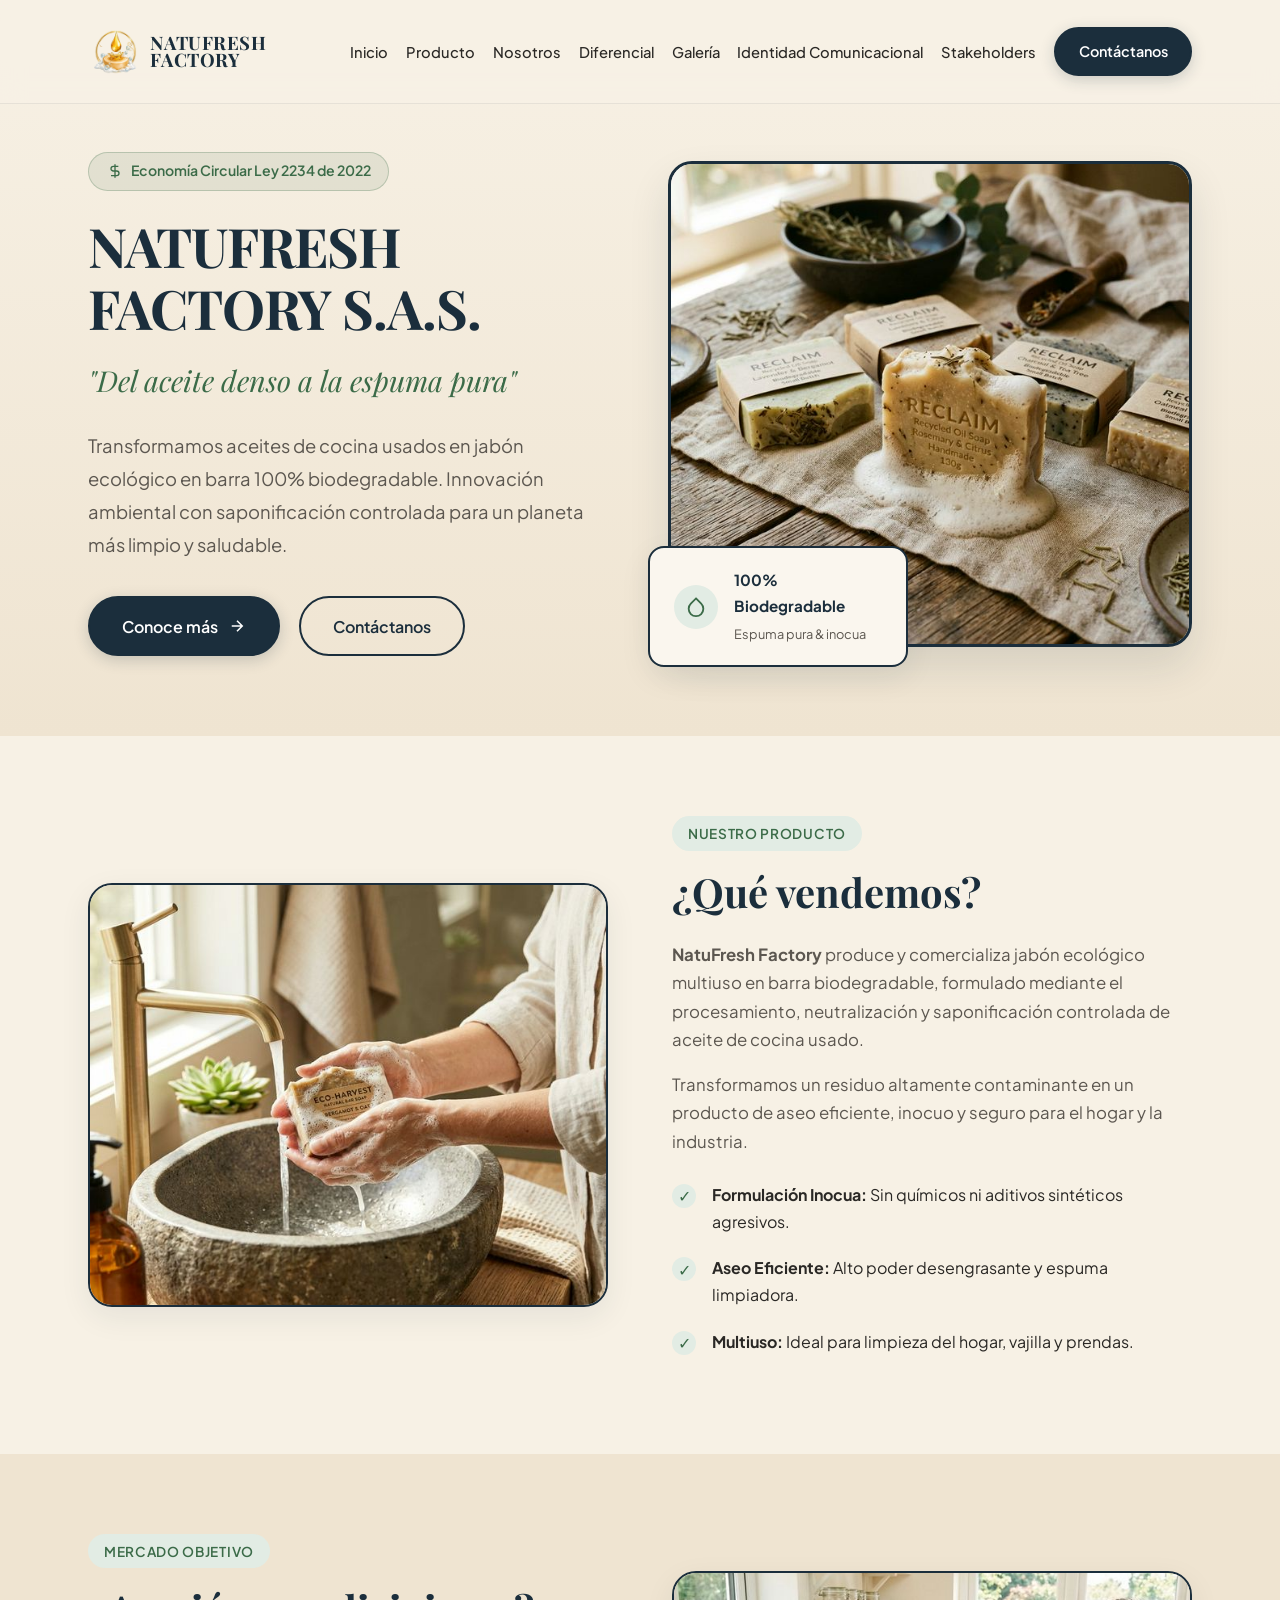
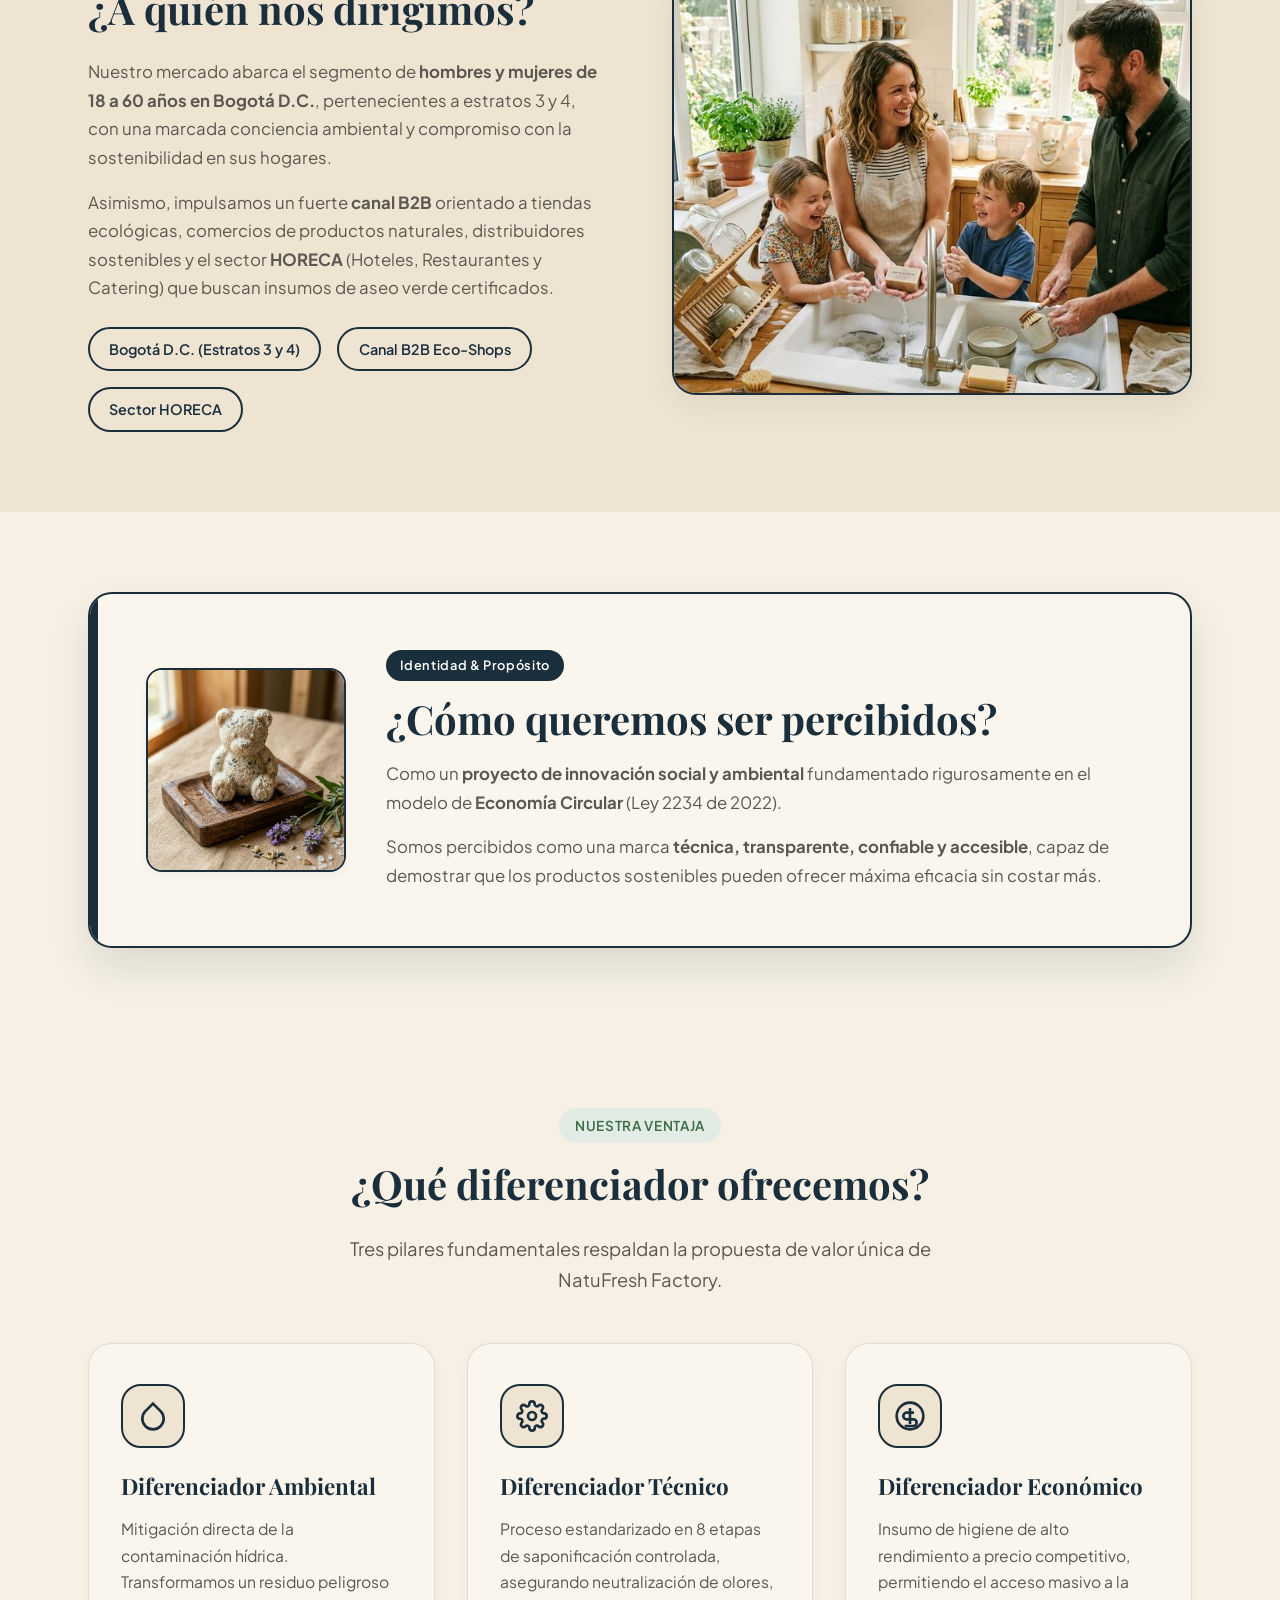
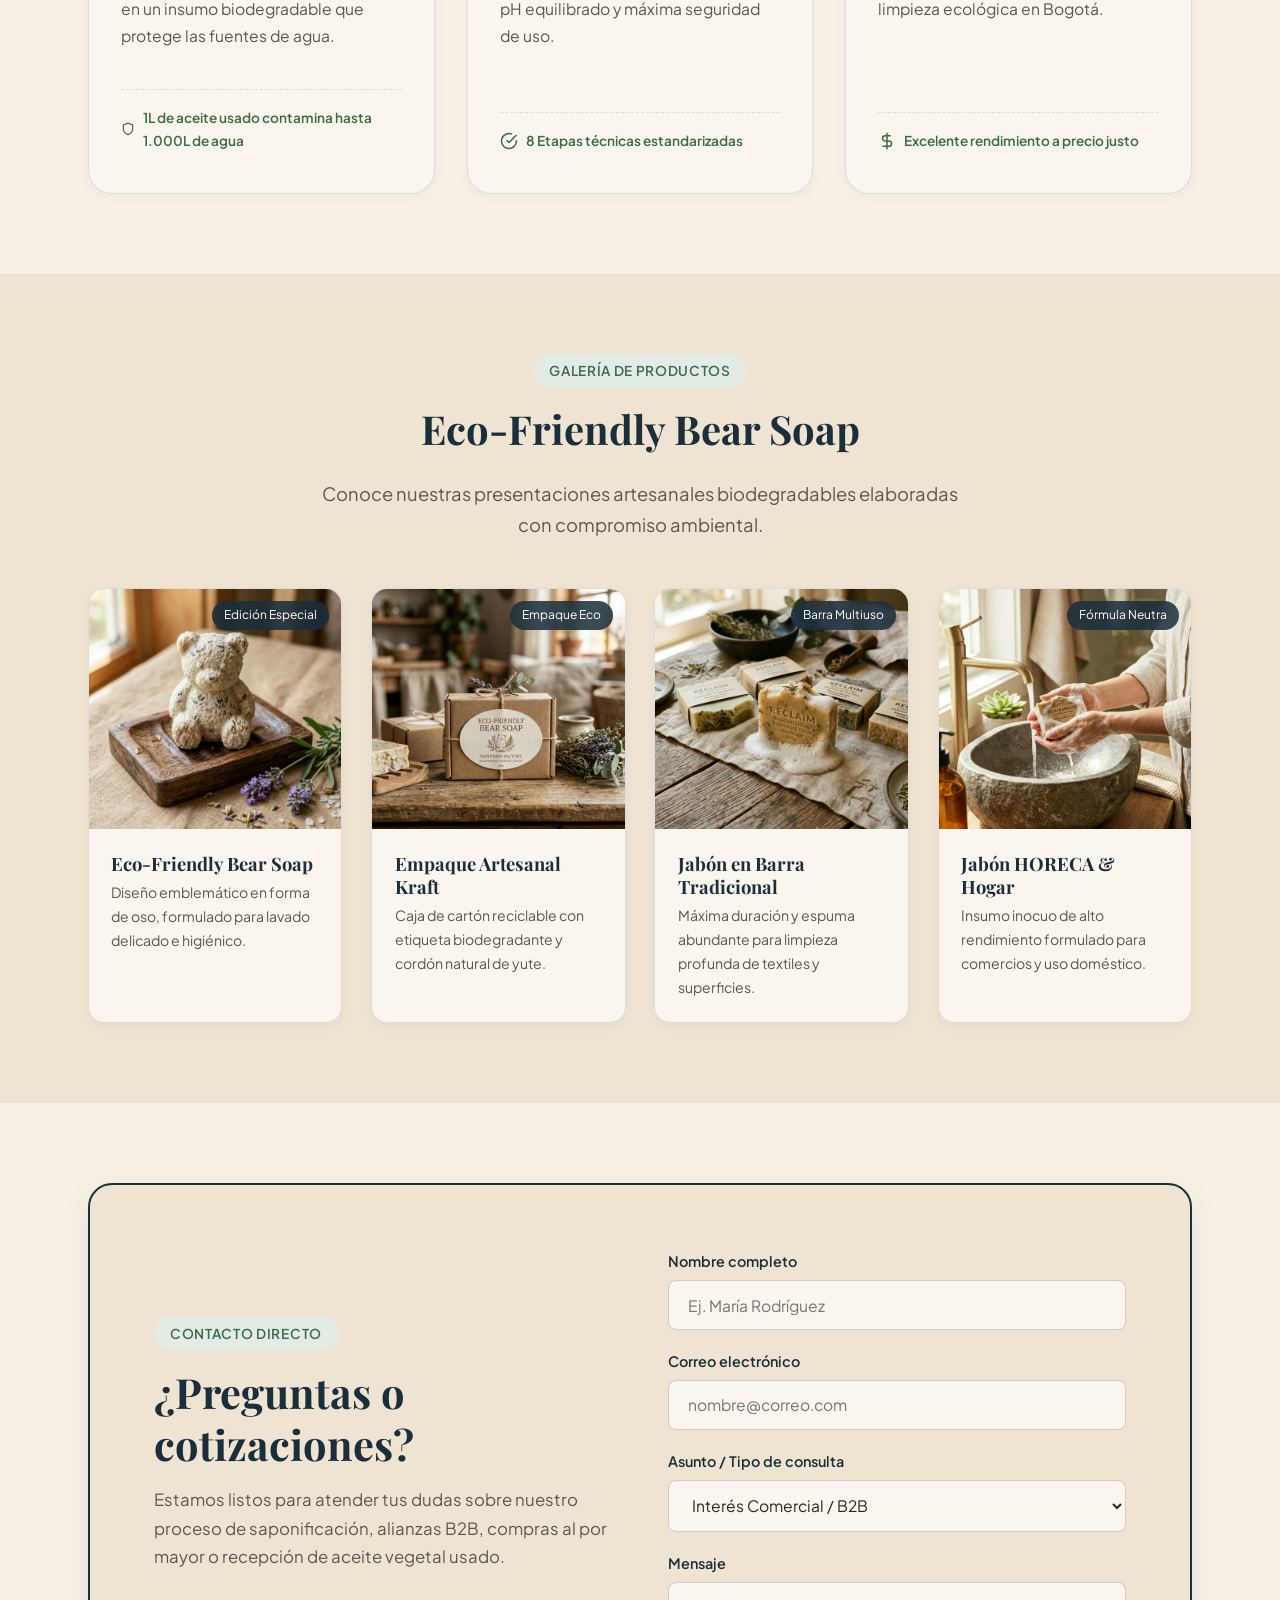
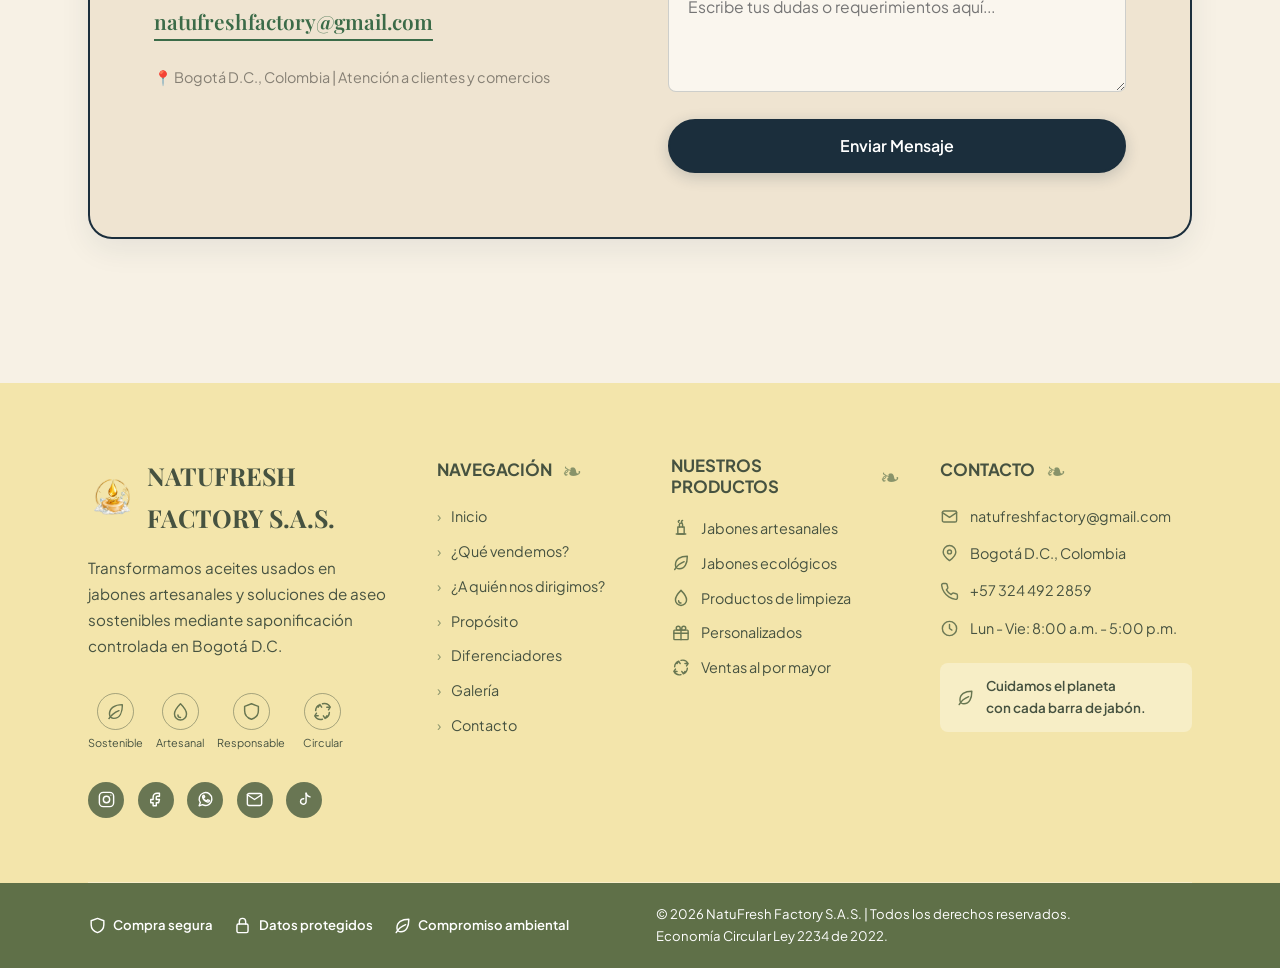
==== commit e3ba2166: "Update footer and header CSS structure across multiple files" ====
--- a/index.html
+++ b/index.html
@@ -374,8 +374,8 @@
                                 Estamos listos para atender tus dudas sobre nuestro proceso de saponificación, alianzas
                                 B2B, compras al por mayor o recepción de aceite vegetal usado.
                             </p>
-                            <a href="mailto:contacto@natufreshfactory.com"
-                                class="contact-email-link">contacto@natufreshfactory.com</a>
+                            <a                             href="mailto:natufreshfactory@gmail.com"
+                                class="contact-email-link">natufreshfactory@gmail.com</a>
                             <p style="font-size: 0.9rem; color: var(--text-light);">
                                 📍 Bogotá D.C., Colombia | Atención a clientes y comercios
                             </p>
@@ -477,7 +477,7 @@
                             <path d="M4 4h16c1.1 0 2 .9 2 2v12c0 1.1-.9 2-2 2H4c-1.1 0-2-.9-2-2V6c0-1.1.9-2 2-2z" />
                             <polyline points="22,6 12,13 2,6" />
                         </svg>
-                        contacto@natufreshfactory.com
+                        natufreshfactory@gmail.com
                     </div>
                     <div class="footer-contact-item">
                         <svg width="16" height="16" viewBox="0 0 24 24" fill="none" stroke="currentColor"
@@ -493,7 +493,7 @@
                             <path
                                 d="M22 16.92v3a2 2 0 0 1-2.18 2 19.79 19.79 0 0 1-8.63-3.07 19.5 19.5 0 0 1-6-6 19.79 19.79 0 0 1-3.07-8.67A2 2 0 0 1 4.11 2h3a2 2 0 0 1 2 1.72 12.84 12.84 0 0 0 .7 2.81 2 2 0 0 1-.45 2.11L8.09 9.91a16 16 0 0 0 6 6l1.27-1.27a2 2 0 0 1 2.11-.45 12.84 12.84 0 0 0 2.81.7A2 2 0 0 1 22 16.92z" />
                         </svg>
-                        +57 (601) 555-0192
+                        +57 324 492 2859
                     </div>
                 </div>
             </div>
--- a/css/footer.css
+++ b/css/footer.css
@@ -7,20 +7,6 @@
   padding: 4.5rem 0 0;
   margin-top: 4rem;
 }
-
-.footer::before,
-.footer::after {
-  content: "";
-  position: absolute;
-  width: 180px;
-  height: 220px;
-  opacity: 0.35;
-  pointer-events: none;
-  background: url("../img/valores.png") center / contain no-repeat;
-}
-
-.footer::before { left: -90px; bottom: 45px; transform: rotate(-18deg); }
-.footer::after { right: -80px; bottom: 40px; transform: scaleX(-1) rotate(-18deg); }
 
 .footer > .container { position: relative; z-index: 1; }
 
@@ -49,6 +35,31 @@
   background: url("../img/logo 1.png") center / contain no-repeat;
 }
 .footer-brand p { color: #465240; max-width: 330px; font-size: 0.95rem; }
+.footer-values {
+  display: flex;
+  gap: 0.7rem;
+  margin: 0.15rem 0 0.35rem;
+}
+.footer-value {
+  display: flex;
+  flex-direction: column;
+  align-items: center;
+  gap: 0.25rem;
+  min-width: 52px;
+  color: #465240;
+  font-size: 0.68rem;
+  text-align: center;
+}
+.footer-value .footer-icon {
+  width: 37px;
+  height: 37px;
+  flex: 0 0 37px;
+  padding: 0.45rem;
+  border: 1px solid rgba(70, 82, 64, 0.45);
+  border-radius: 50%;
+  color: #687651;
+  stroke-width: 1.7;
+}
 .footer-title {
   display: flex;
   align-items: center;
@@ -68,7 +79,12 @@
 }
 .footer-links { list-style: none; display: flex; flex-direction: column; gap: 0.65rem; }
 .footer-links a { color: #465240; font-size: 0.9rem; }
-.footer-links a::before { content: "›"; margin-right: 0.65rem; color: #88936a; }
+.footer-links a {
+  display: flex;
+  align-items: center;
+  gap: 0.6rem;
+}
+.footer-links a::before { content: "›"; margin-right: 0; color: #88936a; }
 .footer-links a:hover { color: #273722; padding-left: 4px; }
 .footer-contact-item {
   display: flex;
@@ -79,8 +95,12 @@
   margin-bottom: 0.8rem;
 }
 .footer-contact-item svg { color: #6d7955; flex: 0 0 auto; margin-top: 0.2rem; }
-.footer-products .footer-links a::before { content: ""; }
+.footer-products .footer-links a::before { content: none; }
+.footer-products .footer-links a svg { flex: 0 0 20px; }
 .footer-note {
+  display: flex;
+  align-items: center;
+  gap: 0.65rem;
   margin-top: 1.4rem;
   padding: 0.75rem 1rem;
   border-radius: 8px;
@@ -101,40 +121,43 @@
   transition: var(--transition);
 }
 .social-icon:hover { background: #465240; transform: translateY(-3px); }
+.social-svg { width: 19px; height: 19px; display: block; }
+.footer-icon { flex: 0 0 19px; color: #687651; }
 .footer-bottom {
+  position: relative;
+  z-index: 1;
   display: flex;
   align-items: center;
   gap: 2rem;
   min-height: 86px;
   margin-top: 1rem;
   padding: 1.2rem 0;
-  border-top: 1px solid rgba(70, 82, 64, 0.28);
+  border-top: 1px solid rgba(255, 255, 255, 0.35);
   font-size: 0.82rem;
-  color: #465240;
+  color: #ffffff;
+}
+.footer-bottom-text {
+  display: flex;
+  align-items: center;
+  gap: 1.25rem;
+  flex: 1;
+  font-weight: 600;
 }
 .footer-bottom::before {
-  content: "♢  Compra segura    ♙  Datos protegidos    ◉  Compromiso ambiental";
-  flex: 1;
-  word-spacing: 0.25rem;
-  font-weight: 600;
+  content: "";
+  position: absolute;
+  inset: 0 calc(50% - 50vw);
+  z-index: -1;
+  background: #5f7048;
 }
-.footer-bottom-text { flex: 1; }
-.footer-product-art {
-  position: absolute;
-  right: 1rem;
-  bottom: 66px;
-  width: min(270px, 28vw);
-  opacity: 0.82;
-  pointer-events: none;
-  z-index: 0;
-}
-
+.footer-trust-item { display: inline-flex; align-items: center; gap: 0.4rem; white-space: nowrap; color: #ffffff; }
+.footer-trust-item .footer-icon { color: #ffffff; }
+.footer-legal { flex: 1; }
 @media (max-width: 1024px) {
   .footer-grid { grid-template-columns: repeat(2, 1fr); }
 }
 @media (max-width: 768px) {
   .footer-grid { grid-template-columns: 1fr; gap: 2.5rem; }
   .footer-bottom { flex-direction: column; align-items: flex-start; gap: 0.6rem; }
-  .footer-bottom::before { flex: none; }
-  .footer-product-art { display: none; }
+  .footer-bottom-text { flex-wrap: wrap; }
 }
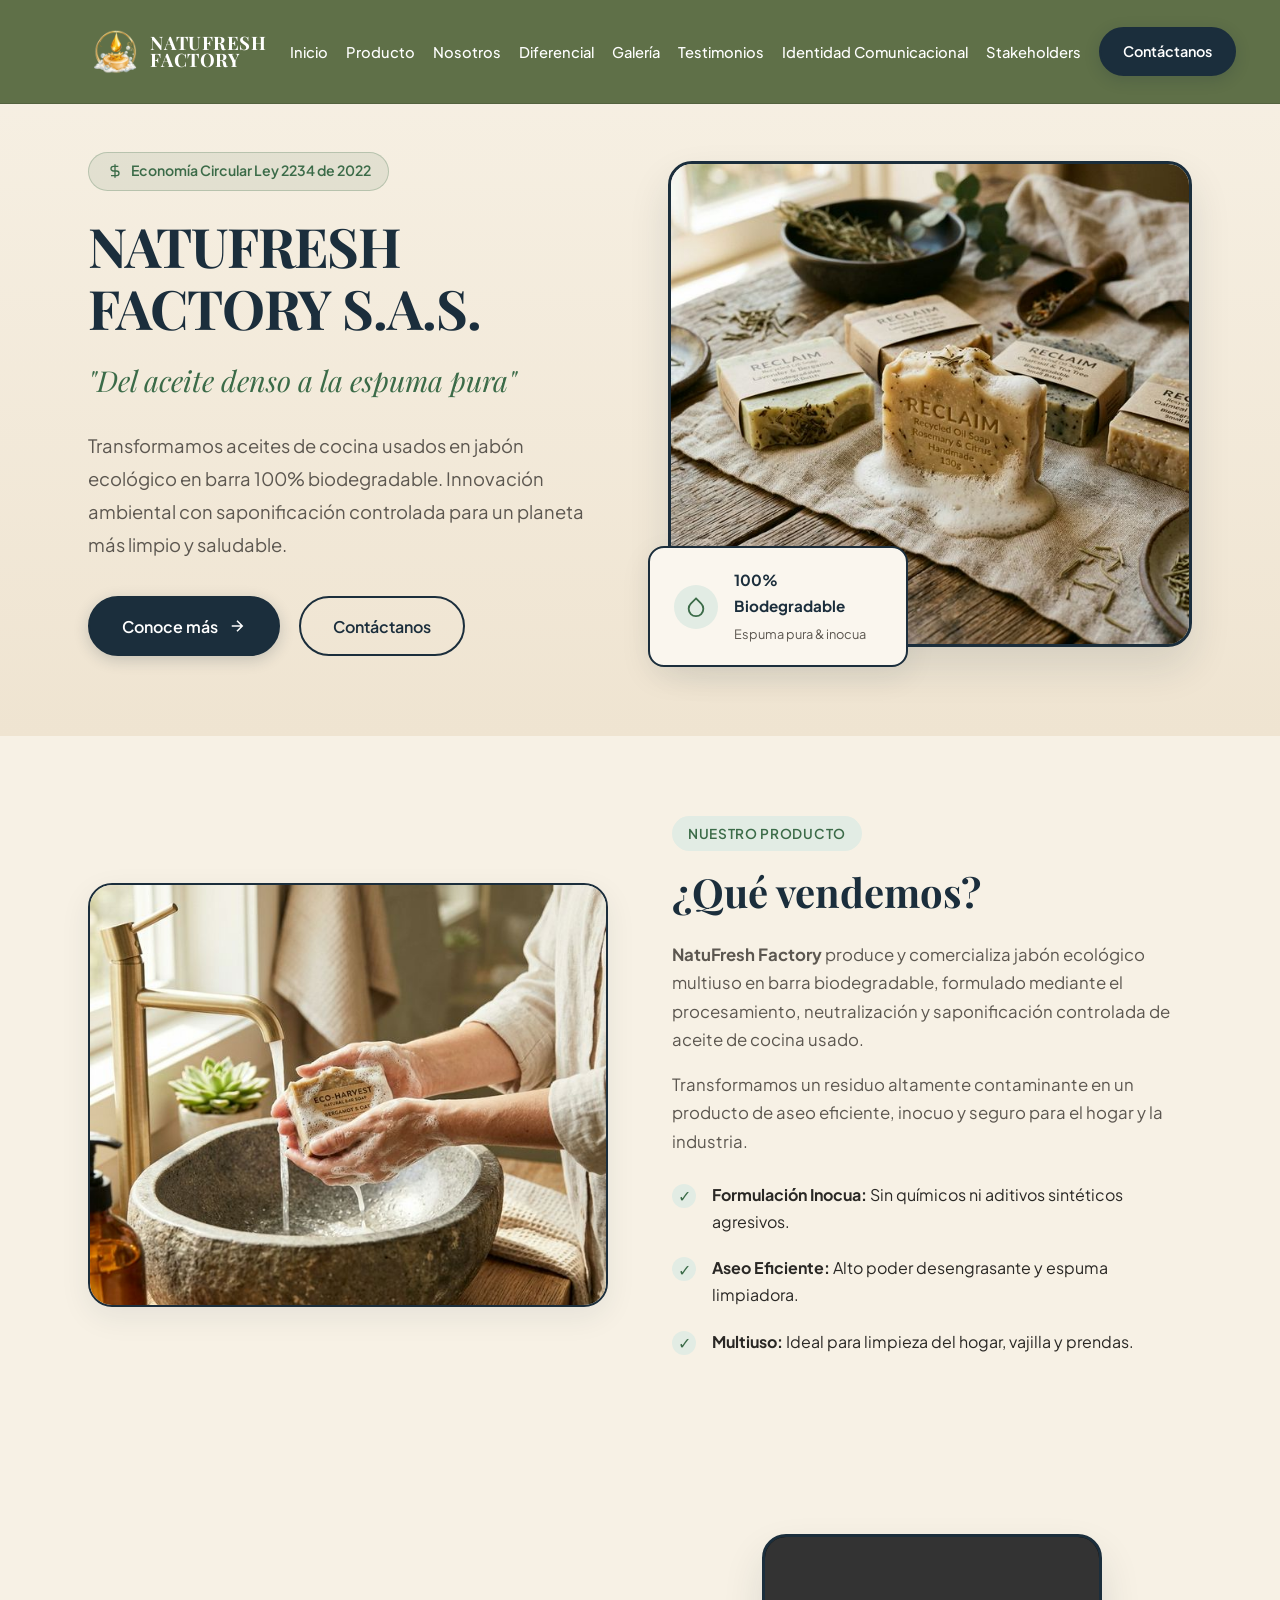
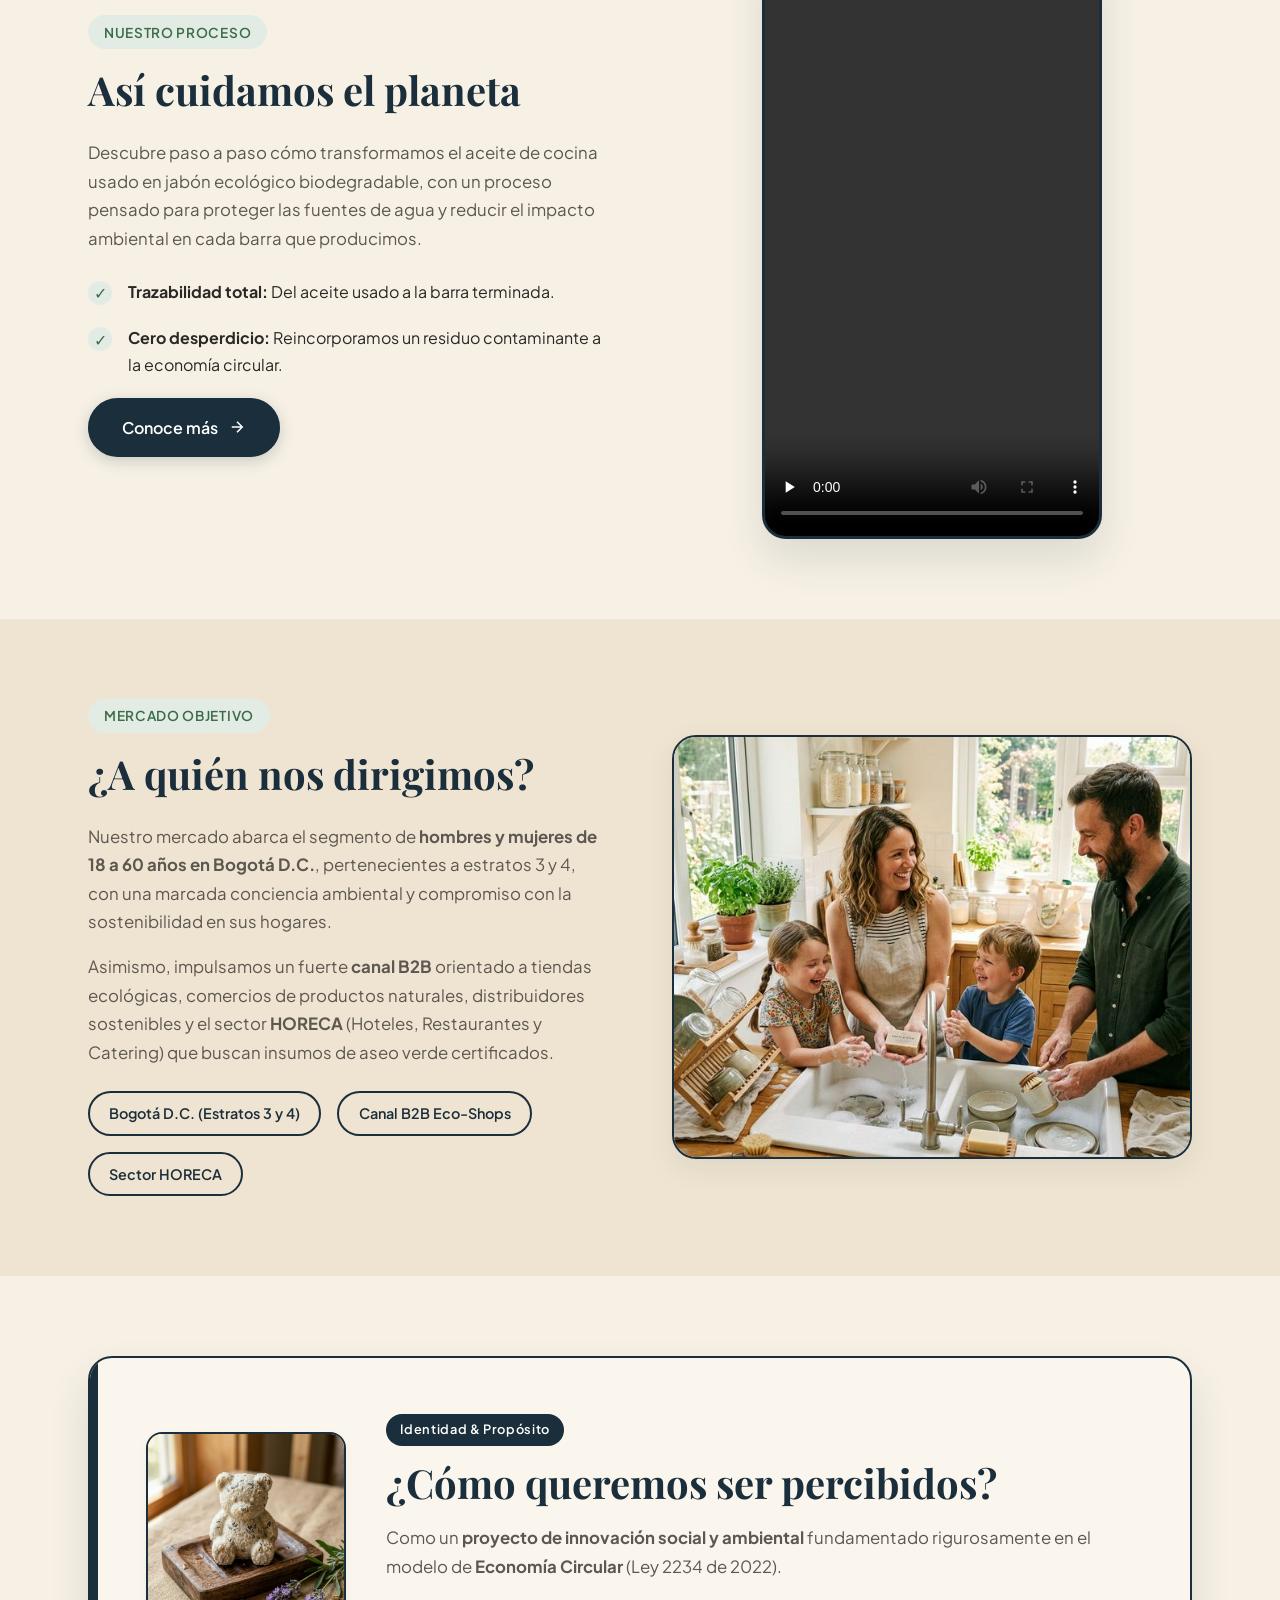
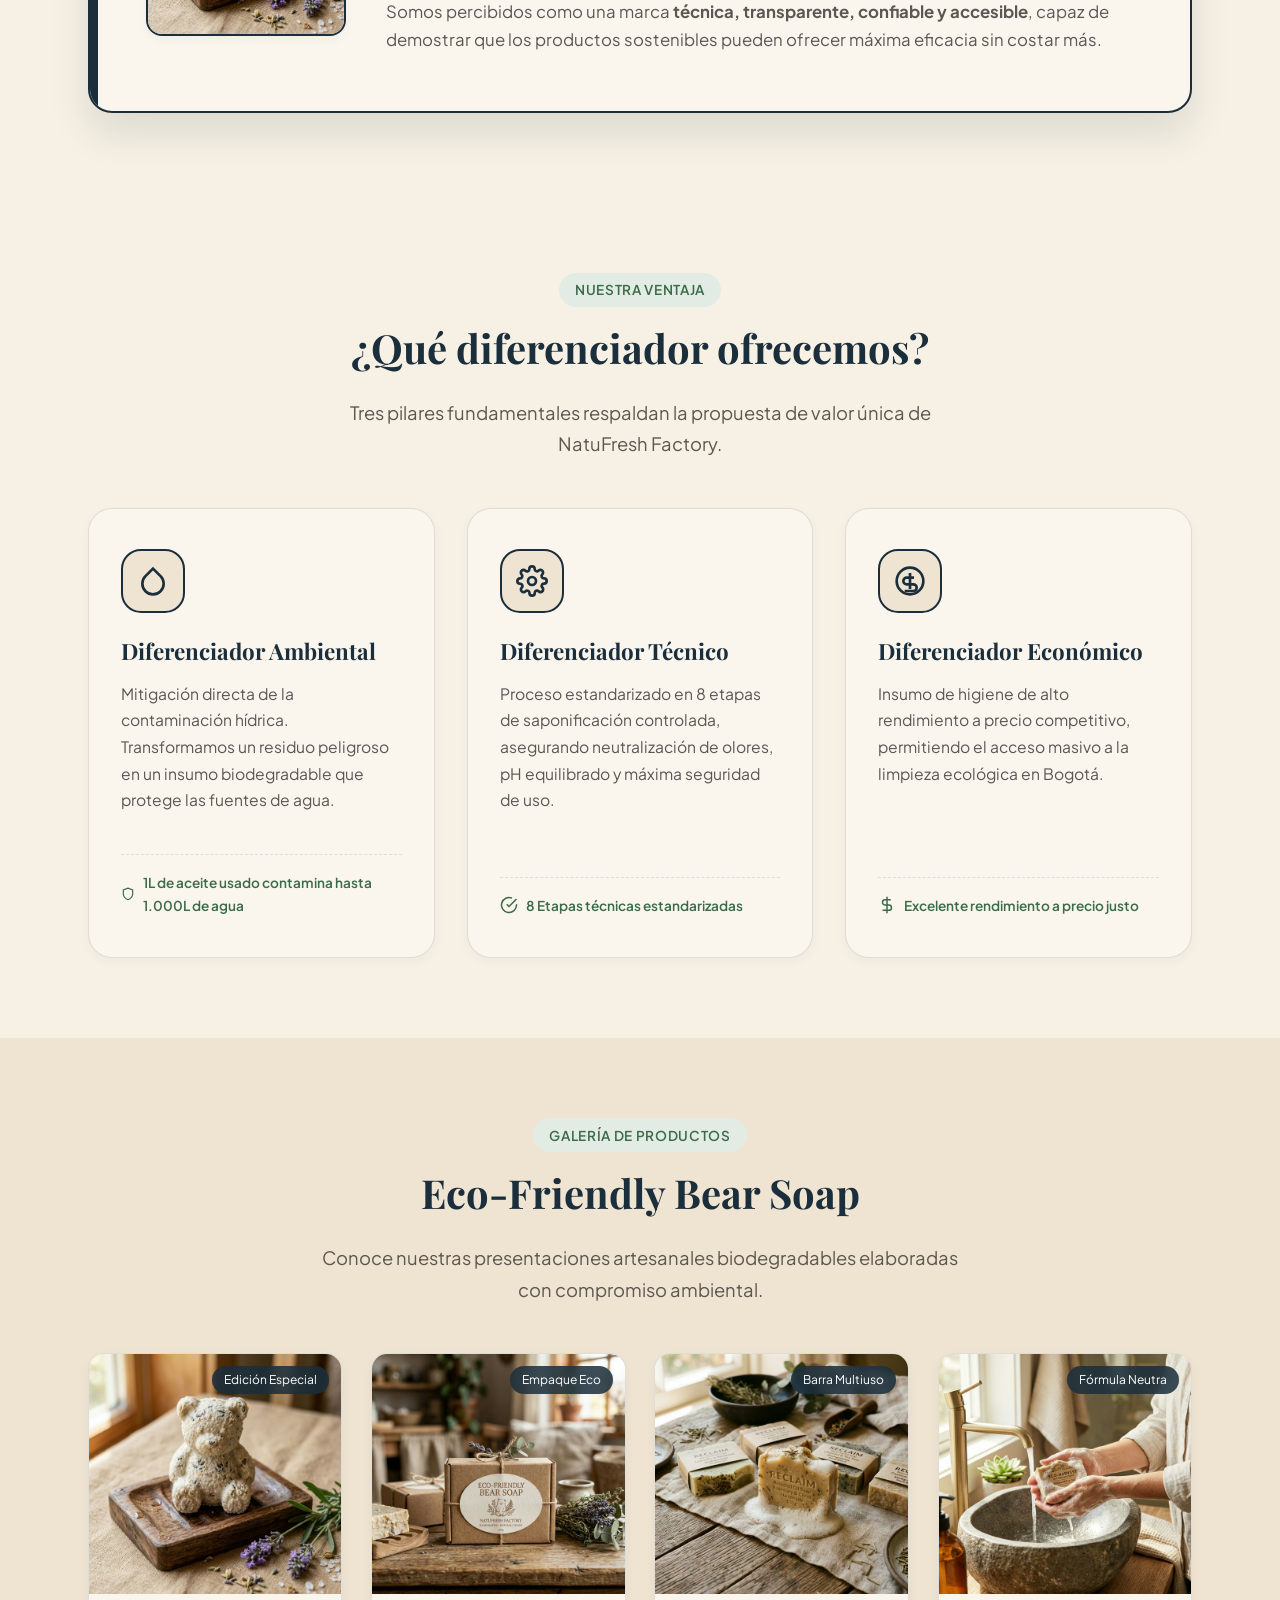
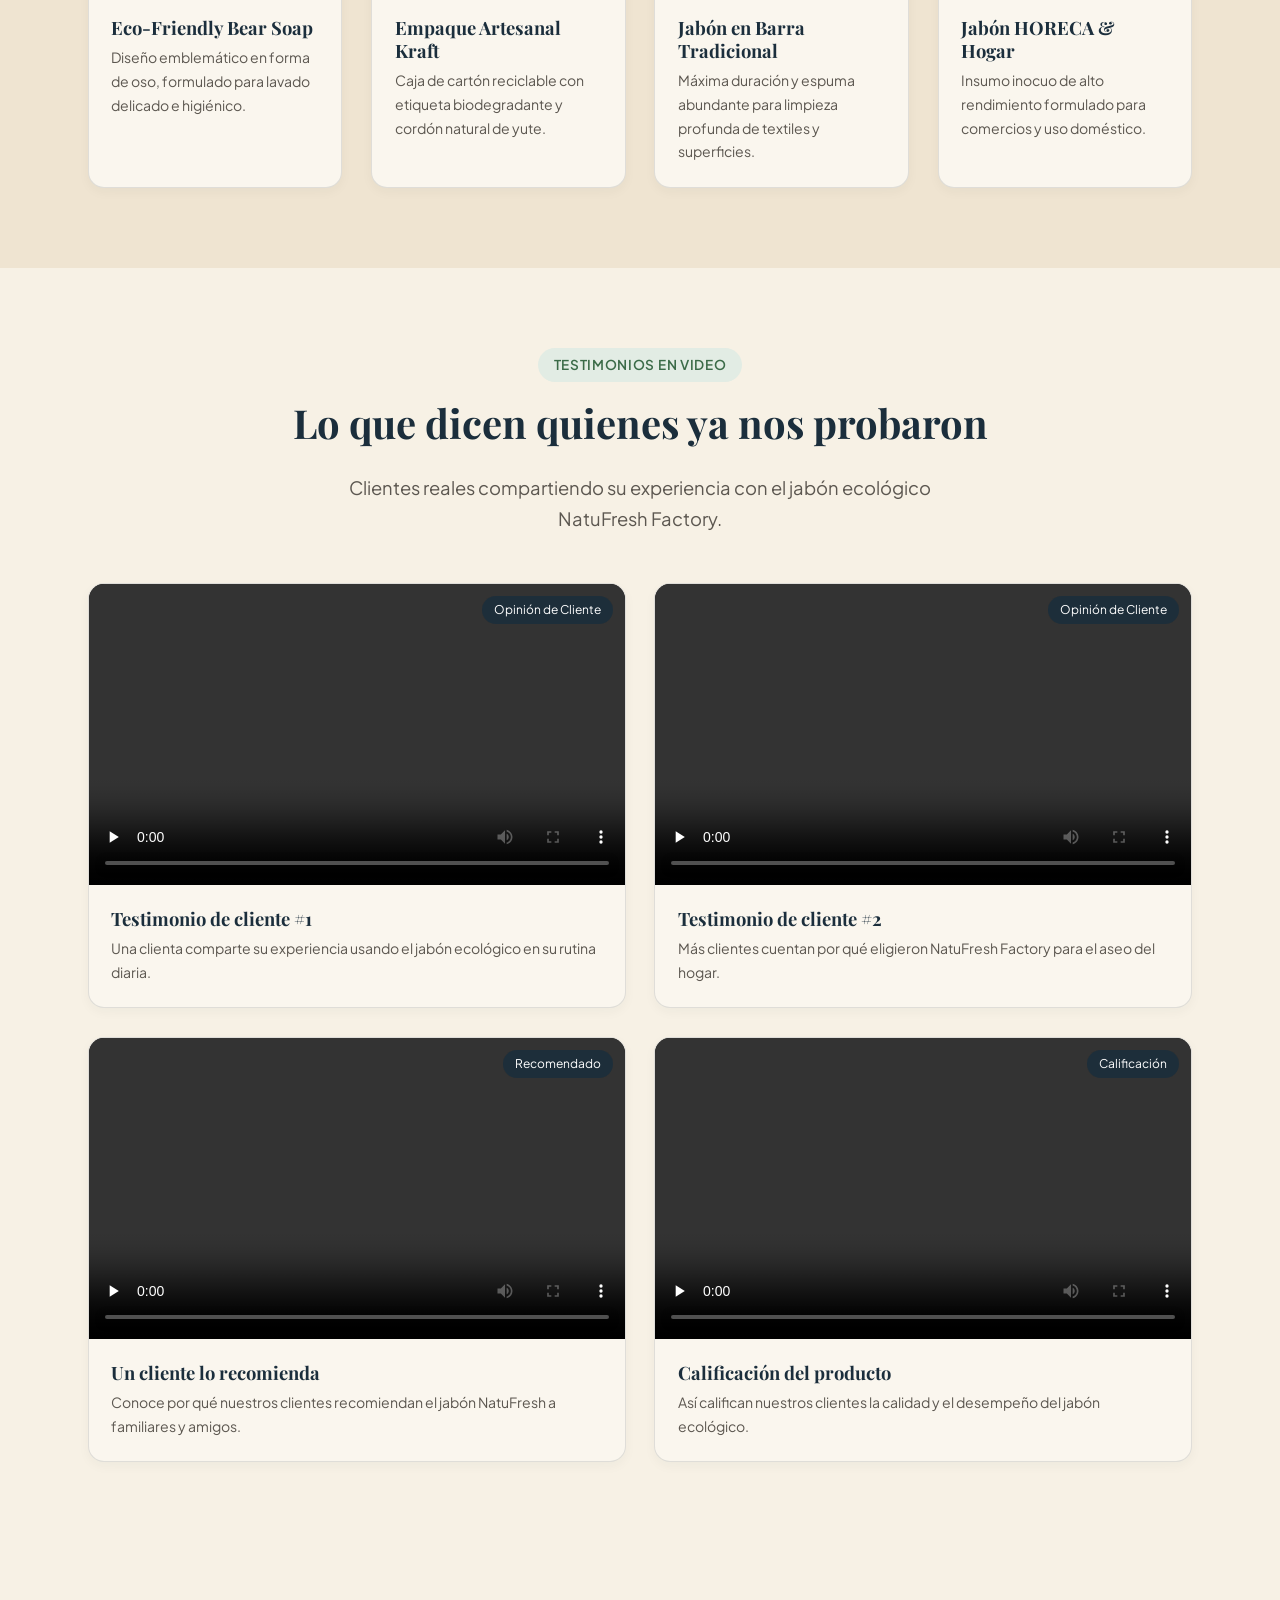
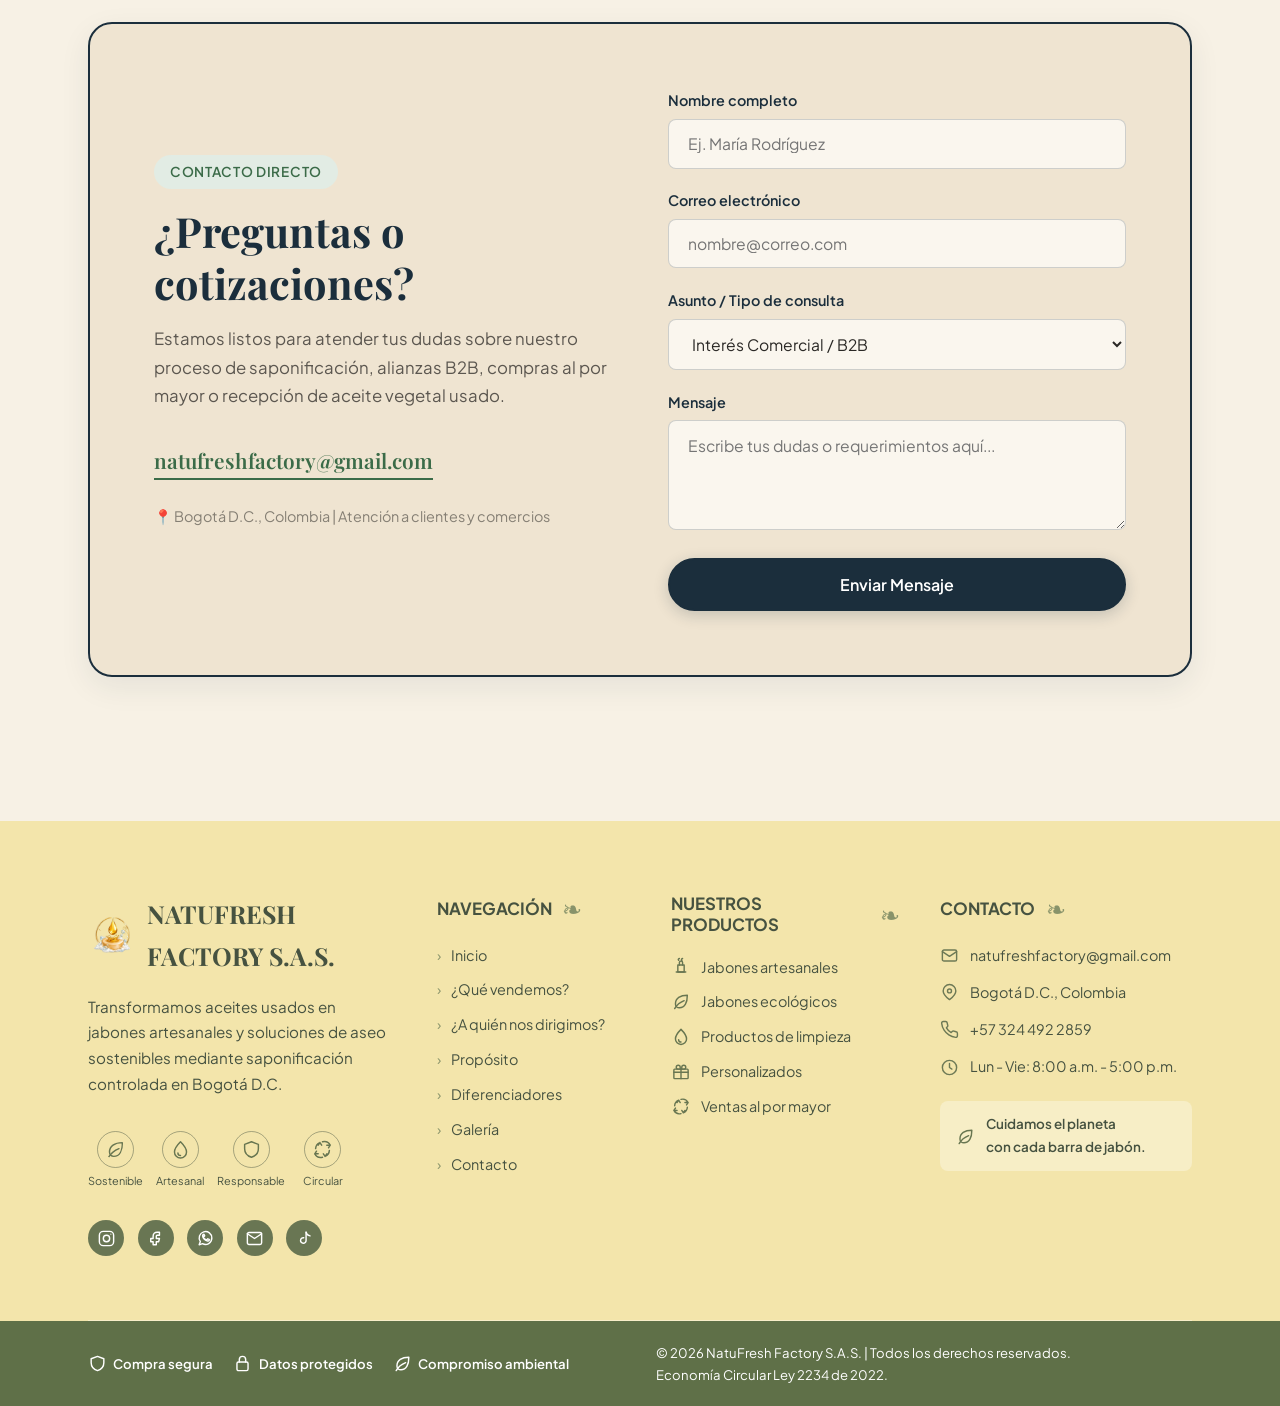
==== commit ec6359f3: "Actualiza contenido y recursos multimedia" ====
--- a/index.html
+++ b/index.html
@@ -40,6 +40,7 @@
                     <li><a href="html/mision-vision.html" class="nav-link">Nosotros</a></li>
                     <li><a href="#diferenciadores" class="nav-link">Diferencial</a></li>
                     <li><a href="#galeria" class="nav-link">Galería</a></li>
+                    <li><a href="#testimonios" class="nav-link">Testimonios</a></li>
                     <li><a href="html/identidad.html" class="nav-link">Identidad Comunicacional</a></li>
                     <li><a href="html/stakeholders.html" class="nav-link">Stakeholders</a></li>
                     <li><a href="#contacto" class="btn btn-primary navbar-cta">Contáctanos</a></li>
@@ -141,6 +142,51 @@
                                 </div>
                             </li>
                         </ul>
+                    </div>
+                </div>
+            </div>
+        </section>
+
+        <!-- 3.5. VIDEO: COMPROMISO AMBIENTAL -->
+        <section id="compromiso-ambiental">
+            <div class="container">
+                <div class="split-grid">
+                    <div class="split-content">
+                        <span class="section-tag">Nuestro Proceso</span>
+                        <h2 class="section-title">Así cuidamos el planeta</h2>
+                        <p>
+                            Descubre paso a paso cómo transformamos el aceite de cocina usado en jabón ecológico
+                            biodegradable, con un proceso pensado para proteger las fuentes de agua y reducir el
+                            impacto ambiental en cada barra que producimos.
+                        </p>
+                        <ul class="feature-list">
+                            <li class="feature-item">
+                                <div class="feature-check">✓</div>
+                                <div>
+                                    <strong>Trazabilidad total:</strong> Del aceite usado a la barra terminada.
+                                </div>
+                            </li>
+                            <li class="feature-item">
+                                <div class="feature-check">✓</div>
+                                <div>
+                                    <strong>Cero desperdicio:</strong> Reincorporamos un residuo contaminante a la
+                                    economía circular.
+                                </div>
+                            </li>
+                        </ul>
+                        <a href="#contacto" class="btn btn-primary">
+                            Conoce más
+                            <svg width="18" height="18" viewBox="0 0 24 24" fill="none" stroke="currentColor"
+                                stroke-width="2">
+                                <path d="M5 12h14M12 5l7 7-7 7" />
+                            </svg>
+                        </a>
+                    </div>
+                    <div class="video-frame-vertical">
+                        <video controls preload="none" playsinline>
+                            <source src="videos/conoce-el-producto.mp4" type="video/mp4">
+                            Tu navegador no soporta la reproducción de video.
+                        </video>
                     </div>
                 </div>
             </div>
@@ -356,6 +402,81 @@
                         <div class="gallery-content">
                             <h4>Jabón HORECA & Hogar</h4>
                             <p>Insumo inocuo de alto rendimiento formulado para comercios y uso doméstico.</p>
+                        </div>
+                    </div>
+                </div>
+            </div>
+        </section>
+
+        <!-- 7.5. TESTIMONIOS EN VIDEO -->
+        <section id="testimonios">
+            <div class="container">
+                <div style="text-align: center; margin-bottom: 2rem;">
+                    <span class="section-tag">Testimonios en Video</span>
+                    <h2 class="section-title">Lo que dicen quienes ya nos probaron</h2>
+                    <p class="section-subtitle" style="margin: 0 auto;">
+                        Clientes reales compartiendo su experiencia con el jabón ecológico NatuFresh Factory.
+                    </p>
+                </div>
+
+                <div class="video-grid">
+                    <!-- Video 1 -->
+                    <div class="video-card">
+                        <div class="video-wrapper">
+                            <video controls preload="none" playsinline>
+                                <source src="videos/opinion-cliente-1.mp4" type="video/mp4">
+                                Tu navegador no soporta la reproducción de video.
+                            </video>
+                            <span class="video-tag">Opinión de Cliente</span>
+                        </div>
+                        <div class="video-content">
+                            <h4>Testimonio de cliente #1</h4>
+                            <p>Una clienta comparte su experiencia usando el jabón ecológico en su rutina diaria.</p>
+                        </div>
+                    </div>
+
+                    <!-- Video 2 -->
+                    <div class="video-card">
+                        <div class="video-wrapper">
+                            <video controls preload="none" playsinline>
+                                <source src="videos/opinion-cliente-2.mp4" type="video/mp4">
+                                Tu navegador no soporta la reproducción de video.
+                            </video>
+                            <span class="video-tag">Opinión de Cliente</span>
+                        </div>
+                        <div class="video-content">
+                            <h4>Testimonio de cliente #2</h4>
+                            <p>Más clientes cuentan por qué eligieron NatuFresh Factory para el aseo del hogar.</p>
+                        </div>
+                    </div>
+
+                    <!-- Video 3 -->
+                    <div class="video-card">
+                        <div class="video-wrapper">
+                            <video controls preload="none" playsinline>
+                                <source src="videos/recomienda-el-producto.mp4" type="video/mp4">
+                                Tu navegador no soporta la reproducción de video.
+                            </video>
+                            <span class="video-tag">Recomendado</span>
+                        </div>
+                        <div class="video-content">
+                            <h4>Un cliente lo recomienda</h4>
+                            <p>Conoce por qué nuestros clientes recomiendan el jabón NatuFresh a familiares y amigos.</p>
+                        </div>
+                    </div>
+
+                    <!-- Video 4 -->
+                    <div class="video-card">
+                        <div class="video-wrapper">
+                            <video controls preload="none" playsinline>
+                                <source src="videos/calificacion-del-producto.mp4" type="video/mp4">
+                                Tu navegador no soporta la reproducción de video.
+                            </video>
+                            <span class="video-tag">Calificación</span>
+                        </div>
+                        <div class="video-content">
+                            <h4>Calificación del producto</h4>
+                            <p>Así califican nuestros clientes la calidad y el desempeño del jabón ecológico.</p>
                         </div>
                     </div>
                 </div>
@@ -466,6 +587,7 @@
                         <li><a href="#percepcion">Propósito</a></li>
                         <li><a href="#diferenciadores">Diferenciadores</a></li>
                         <li><a href="#galeria">Galería</a></li>
+                        <li><a href="#testimonios">Testimonios</a></li>
                     </ul>
                 </div>
 
--- a/css/styles.css
+++ b/css/styles.css
@@ -68,6 +68,7 @@
 html {
   scroll-behavior: smooth;
   font-size: 16px;
+  overflow-x: hidden;
 }
 
 body {
@@ -216,7 +217,7 @@
   min-height: 280px;
   max-height: 340px;
   height: 320px;
-  margin: 1.5rem 0 2.5rem;
+  margin: 7.5rem 0 2.5rem;
   padding: 0;
   background: var(--bg-primary);
   border-bottom: 0;
@@ -332,7 +333,7 @@
 
 .mission-card {
   position: relative;
-  min-height: 500px;
+  min-height: 560px;
   background: #17301c;
   border: 0;
   border-radius: 20px;
@@ -344,7 +345,7 @@
   top: 0;
   left: 0;
   width: 100%;
-  height: 180px;
+  height: 300px;
   z-index: 0;
   overflow: hidden;
 }
@@ -365,11 +366,15 @@
   background: linear-gradient(
     to bottom,
     rgba(23, 48, 28, 0) 0%,
-    rgba(23, 48, 28, 0) 70px,
-    rgba(23, 48, 28, 0.18) 100px,
-    rgba(23, 48, 28, 0.48) 125px,
-    rgba(23, 48, 28, 0.78) 150px,
-    #17301c 180px,
+    rgba(23, 48, 28, 0) 120px,
+    rgba(23, 48, 28, 0.04) 142px,
+    rgba(23, 48, 28, 0.16) 165px,
+    rgba(23, 48, 28, 0.32) 188px,
+    rgba(23, 48, 28, 0.5) 210px,
+    rgba(23, 48, 28, 0.68) 233px,
+    rgba(23, 48, 28, 0.84) 255px,
+    rgba(23, 48, 28, 0.96) 278px,
+    #17301c 300px,
     #17301c 100%
   );
 }
@@ -381,7 +386,7 @@
   display: flex;
   flex-direction: column;
   justify-content: flex-start;
-  padding: 200px 1.25rem 1.25rem;
+  padding: 310px 1.25rem 1.25rem;
   background: transparent !important;
   border-radius: 0;
 }
@@ -621,7 +626,7 @@
     min-height: 0;
     max-height: none;
     height: auto;
-    margin: 1rem 0 2rem;
+    margin: 6.5rem 0 2rem;
   }
 
   .mission-split {
@@ -1058,6 +1063,103 @@
   margin-bottom: 0;
 }
 
+/* Environmental Process Video (vertical) */
+.video-frame-vertical {
+  position: relative;
+  width: 100%;
+  max-width: 340px;
+  margin: 0 auto;
+  aspect-ratio: 9 / 16;
+  border-radius: var(--radius-lg);
+  overflow: hidden;
+  border: 3px solid var(--color-dark-blue);
+  box-shadow: var(--shadow-lg);
+  background-color: #000000;
+}
+
+.video-frame-vertical video {
+  width: 100%;
+  height: 100%;
+  object-fit: cover;
+  display: block;
+}
+
+/* Video Testimonials */
+.video-grid {
+  display: grid;
+  grid-template-columns: repeat(2, 1fr);
+  gap: 1.8rem;
+  margin-top: 3rem;
+}
+
+.video-card {
+  background-color: var(--bg-card);
+  border-radius: var(--radius-md);
+  overflow: hidden;
+  border: 1px solid var(--border-light);
+  box-shadow: var(--shadow-sm);
+  transition: var(--transition);
+}
+
+.video-card:hover {
+  transform: translateY(-6px);
+  box-shadow: var(--shadow-md);
+  border-color: var(--color-dark-blue);
+}
+
+.video-wrapper {
+  position: relative;
+  aspect-ratio: 16 / 9;
+  overflow: hidden;
+  background-color: #000000;
+}
+
+.video-wrapper video {
+  width: 100%;
+  height: 100%;
+  object-fit: cover;
+  display: block;
+}
+
+.video-tag {
+  position: absolute;
+  top: 12px;
+  right: 12px;
+  background-color: rgba(27, 46, 60, 0.85);
+  color: #ffffff;
+  font-size: 0.75rem;
+  padding: 0.25rem 0.75rem;
+  border-radius: var(--radius-pill);
+  backdrop-filter: blur(4px);
+  pointer-events: none;
+  z-index: 2;
+}
+
+.video-content {
+  padding: 1.4rem;
+}
+
+.video-content h4 {
+  font-size: 1.15rem;
+  margin-bottom: 0.4rem;
+}
+
+.video-content p {
+  font-size: 0.88rem;
+  color: var(--text-muted);
+  margin-bottom: 0;
+}
+
+@media (max-width: 768px) {
+  .video-grid {
+    grid-template-columns: 1fr;
+  }
+
+  .video-frame-vertical {
+    max-width: 280px;
+  }
+}
+
 /* Contact Section */
 .contact-section {
   background-color: var(--bg-secondary);
@@ -1180,16 +1282,48 @@
 }
 
 @media (max-width: 768px) {
+  section {
+    padding: 3.5rem 0;
+  }
+
+  .hero {
+    padding-top: 7.5rem;
+    padding-bottom: 3rem;
+  }
+
   .hero-grid,
   .split-grid,
   .split-grid.reverse,
   .perception-grid,
-  .contact-grid,
+  .contact-grid {
+    grid-template-columns: 1fr;
+    gap: 2.5rem;
+  }
+
+  .hero-image-card img {
+    height: 280px;
+  }
+
+  .hero-floating-badge {
+    left: 50%;
+    transform: translateX(-50%);
+    bottom: -24px;
+    max-width: calc(100% - 2rem);
+  }
+
+  .image-frame img {
+    height: 260px;
+  }
 
   .perception-card {
     padding: 2rem;
   }
 
+  .perception-thumb {
+    width: 160px;
+    margin: 0 auto;
+  }
+
   .contact-section {
     padding: 2rem;
   }
@@ -1204,6 +1338,35 @@
 
   .section-title {
     font-size: 2rem;
+  }
+}
+
+@media (max-width: 480px) {
+  .hero-title {
+    font-size: 2rem;
+  }
+
+  .hero-buttons {
+    flex-direction: column;
+    align-items: stretch;
+  }
+
+  .hero-buttons .btn {
+    width: 100%;
+  }
+
+  .contact-section,
+  .perception-card {
+    padding: 1.5rem;
+  }
+
+  .contact-info h2 {
+    font-size: 2rem;
+  }
+
+  .differentiators-grid,
+  .stakeholders-grid {
+    gap: 1.25rem;
   }
 }
 
@@ -1216,7 +1379,7 @@
   min-height: 280px;
   max-height: 340px;
   height: 320px;
-  margin: 1.5rem 0 2.5rem;
+  margin: 7.5rem 0 2.5rem;
   padding: 0;
   background: var(--bg-primary);
   border-bottom: 1px solid var(--border-light);
@@ -1665,7 +1828,7 @@
     min-height: 280px;
     max-height: 340px;
     height: 320px;
-    margin: 1rem 0 2rem;
+    margin: 6.5rem 0 2rem;
   }
 
   .page-header .container {
--- a/css/header.css
+++ b/css/header.css
@@ -6,10 +6,8 @@
   width: 100%;
   z-index: 1000;
   padding: 1.1rem 0;
-  background-color: rgba(247, 241, 229, 0.94);
-  backdrop-filter: blur(12px);
-  -webkit-backdrop-filter: blur(12px);
-  border-bottom: 1px solid rgba(27, 46, 60, 0.08);
+  background-color: #5f7048;
+  border-bottom: 1px solid rgba(0, 0, 0, 0.12);
   transition:
     padding var(--transition),
     background-color var(--transition),
@@ -19,7 +17,7 @@
 .navbar.scrolled {
   padding: 0.7rem 0;
   box-shadow: var(--shadow-md);
-  background-color: rgba(247, 241, 229, 0.98);
+  background-color: #4c5b39;
 }
 
 .navbar-container {
@@ -33,7 +31,7 @@
   display: flex;
   align-items: center;
   gap: 0.5rem;
-  color: var(--color-dark-blue);
+  color: #ffffff;
   text-decoration: none;
   flex-shrink: 0;
   transition: opacity var(--transition);
@@ -66,7 +64,7 @@
 .brand-top,
 .brand-bottom {
   display: block;
-  color: var(--color-dark-blue);
+  color: #ffffff;
   font-size: 1.16rem;
   font-weight: 700;
   letter-spacing: 0.03em;
@@ -84,7 +82,7 @@
 .nav-link {
   font-size: 0.92rem;
   font-weight: 500;
-  color: var(--text-main);
+  color: #ffffff;
   position: relative;
   padding: 0.35rem 0;
   white-space: nowrap;
@@ -99,12 +97,12 @@
   left: 0;
   width: 0;
   height: 2px;
-  background-color: var(--color-sage-green);
+  background-color: #f7f1e5;
   transition: width var(--transition);
 }
 
 .nav-link:hover,
-.nav-link.active { color: var(--color-sage-green); }
+.nav-link.active { color: #f7f1e5; }
 .nav-link:hover::after,
 .nav-link.active::after { width: 100%; }
 
@@ -139,7 +137,7 @@
   border: none;
   cursor: pointer;
   padding: 0.5rem;
-  color: var(--color-dark-blue);
+  color: #ffffff;
 }
 
 @media (max-width: 1080px) {
@@ -150,7 +148,7 @@
     left: -100%;
     width: 100%;
     height: calc(100vh - 75px);
-    background-color: var(--bg-primary);
+    background-color: #5f7048;
     flex-direction: column;
     justify-content: flex-start;
     align-items: stretch;
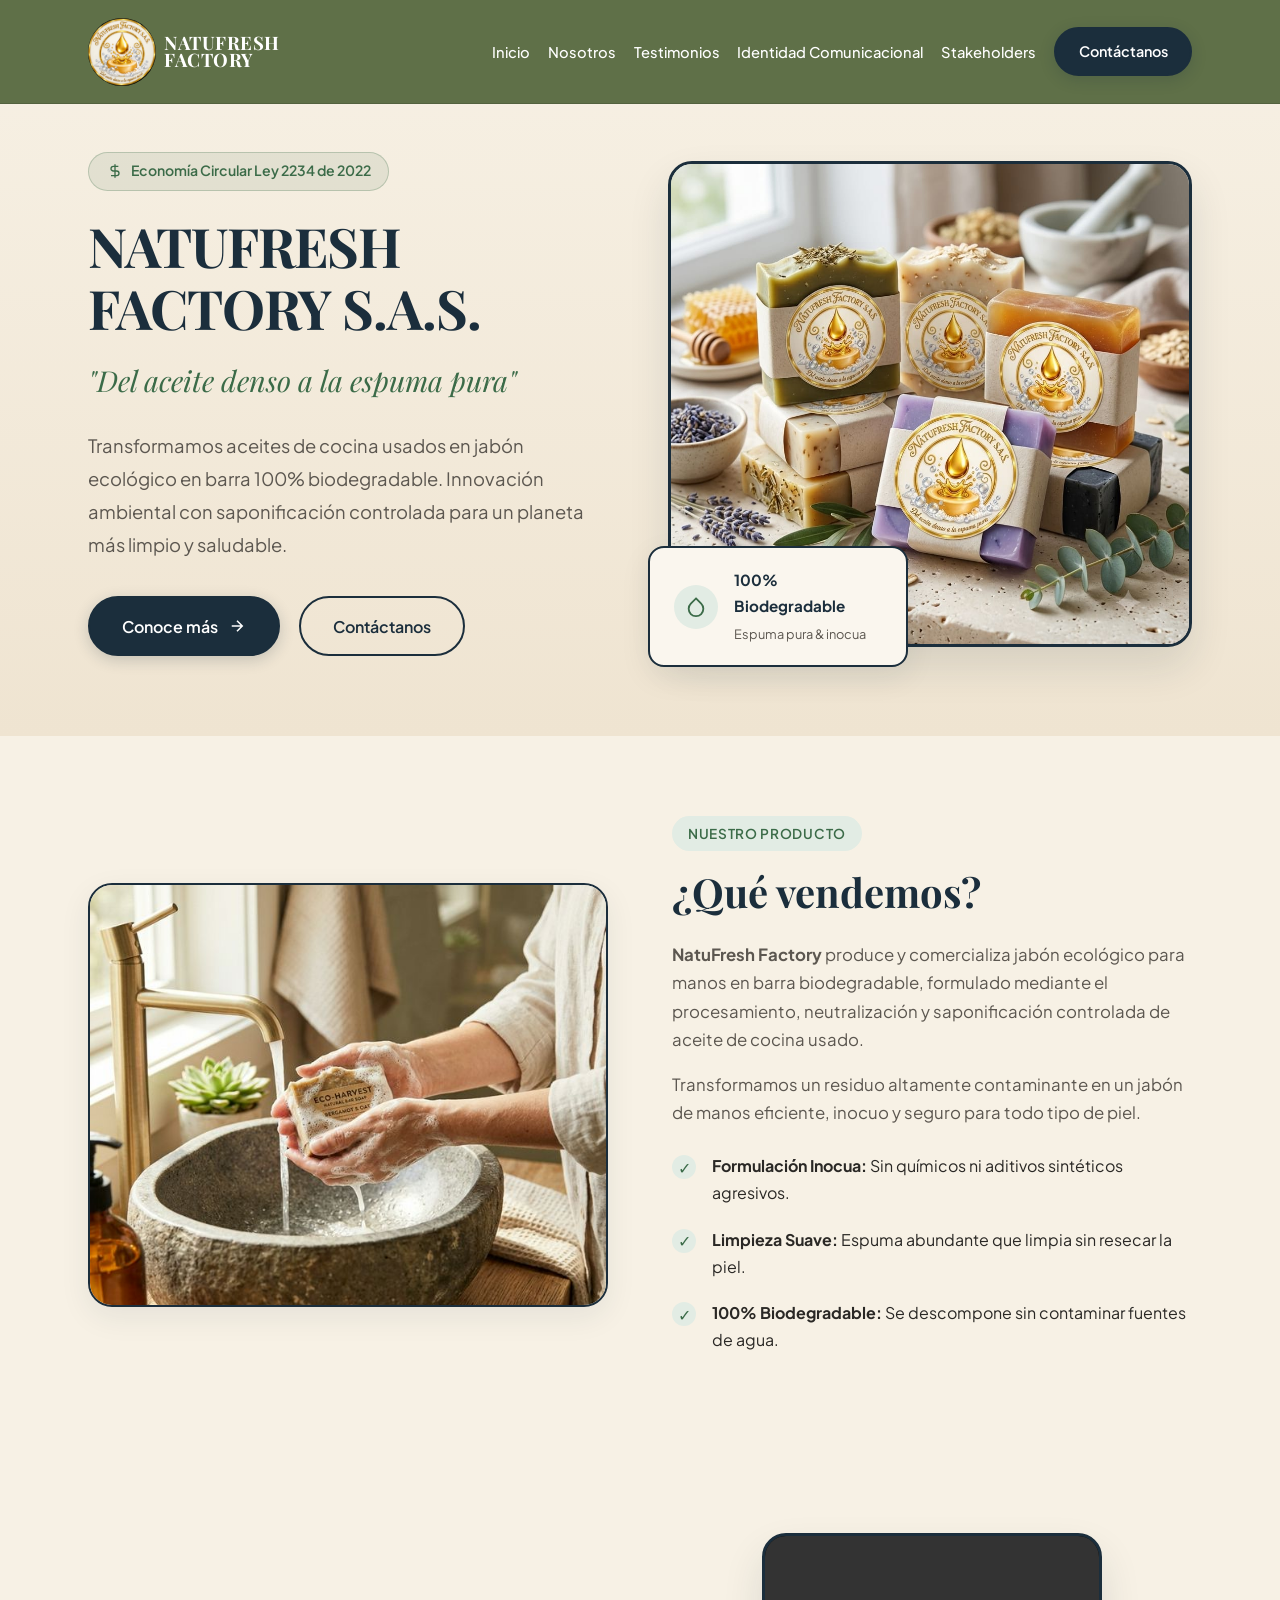
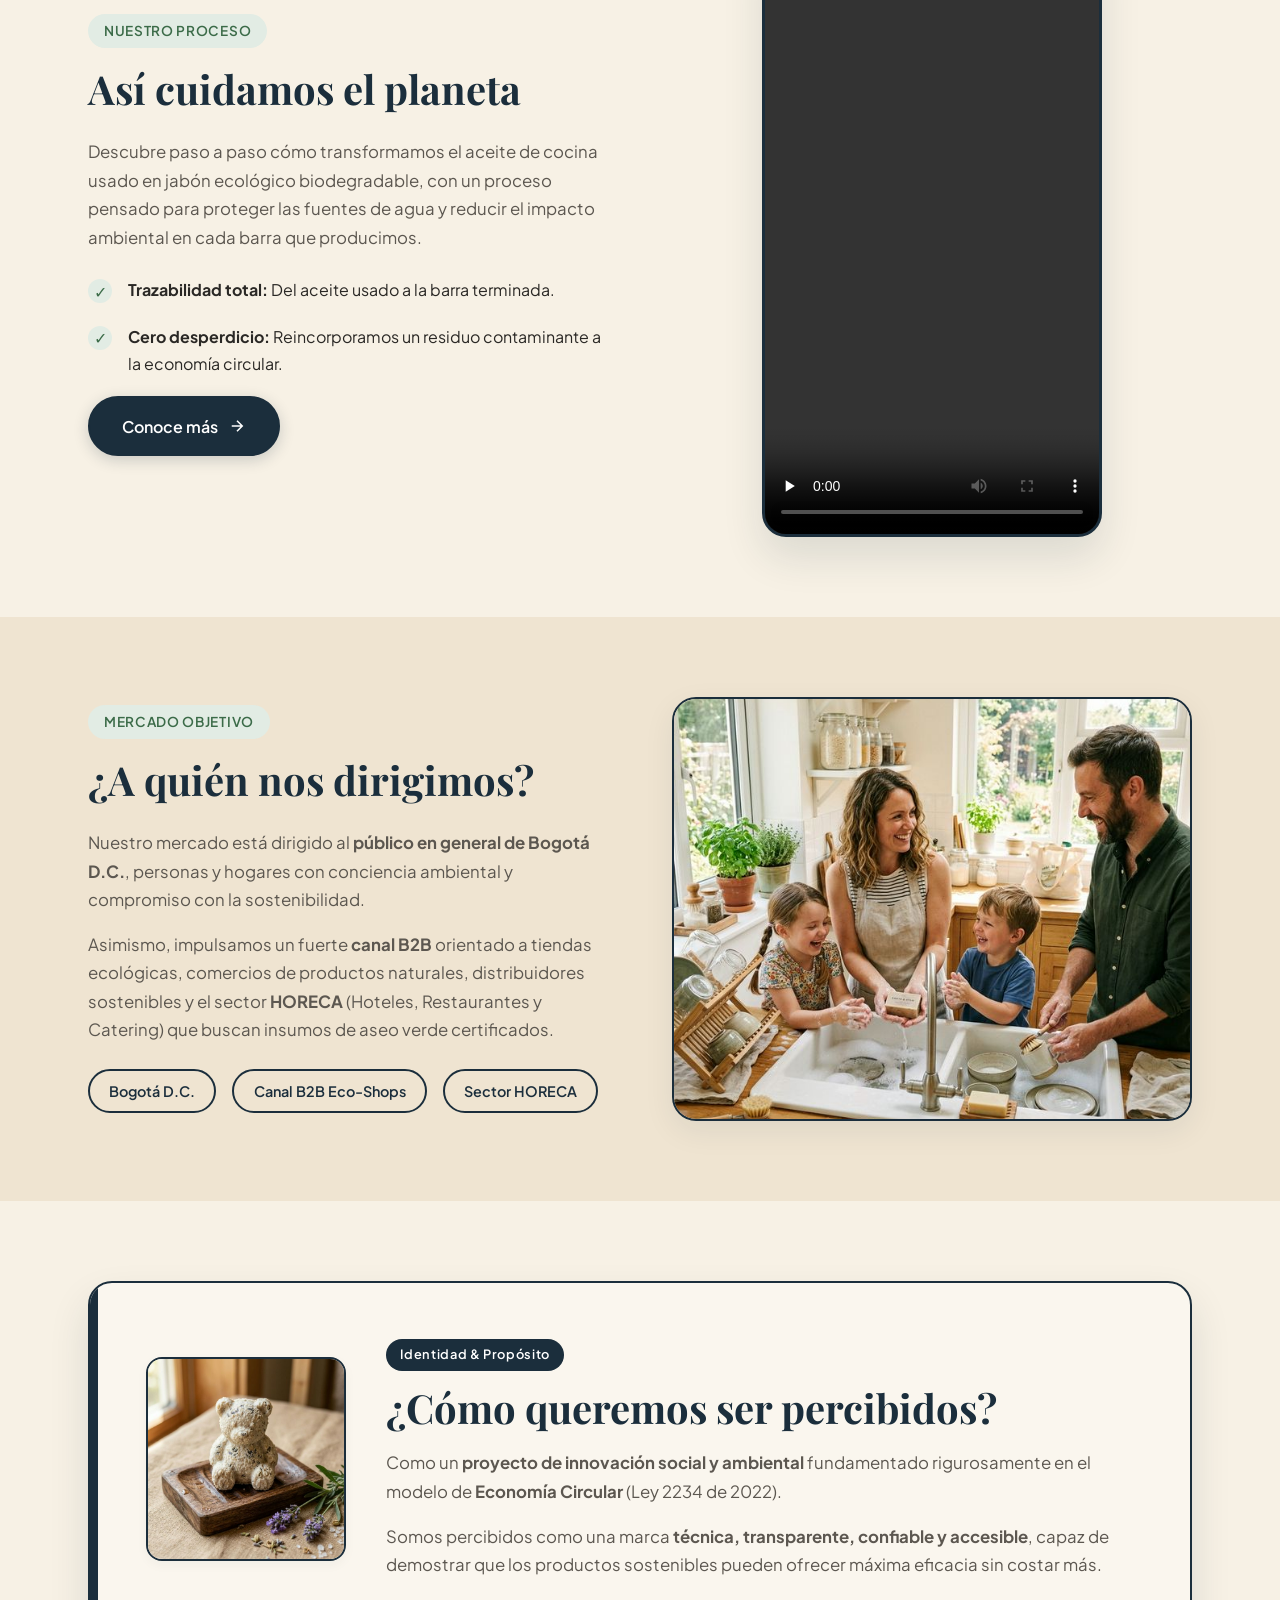
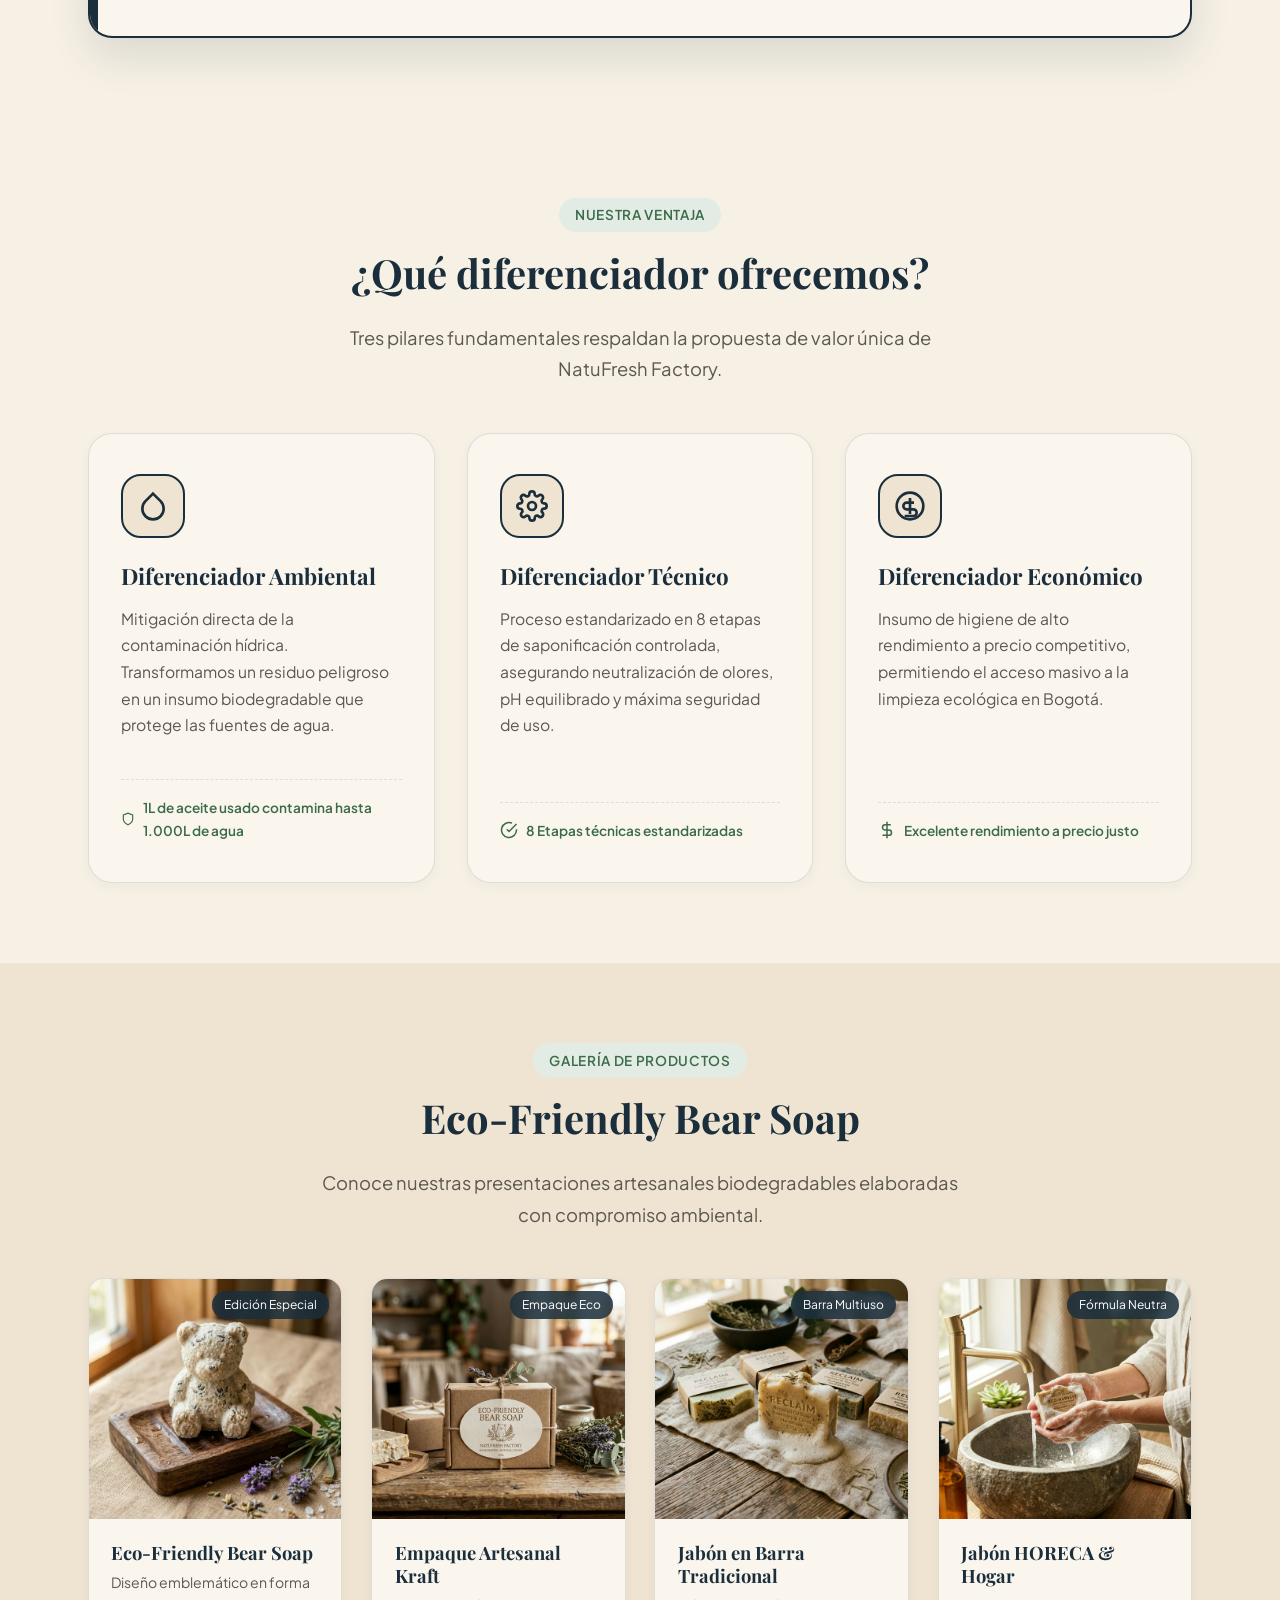
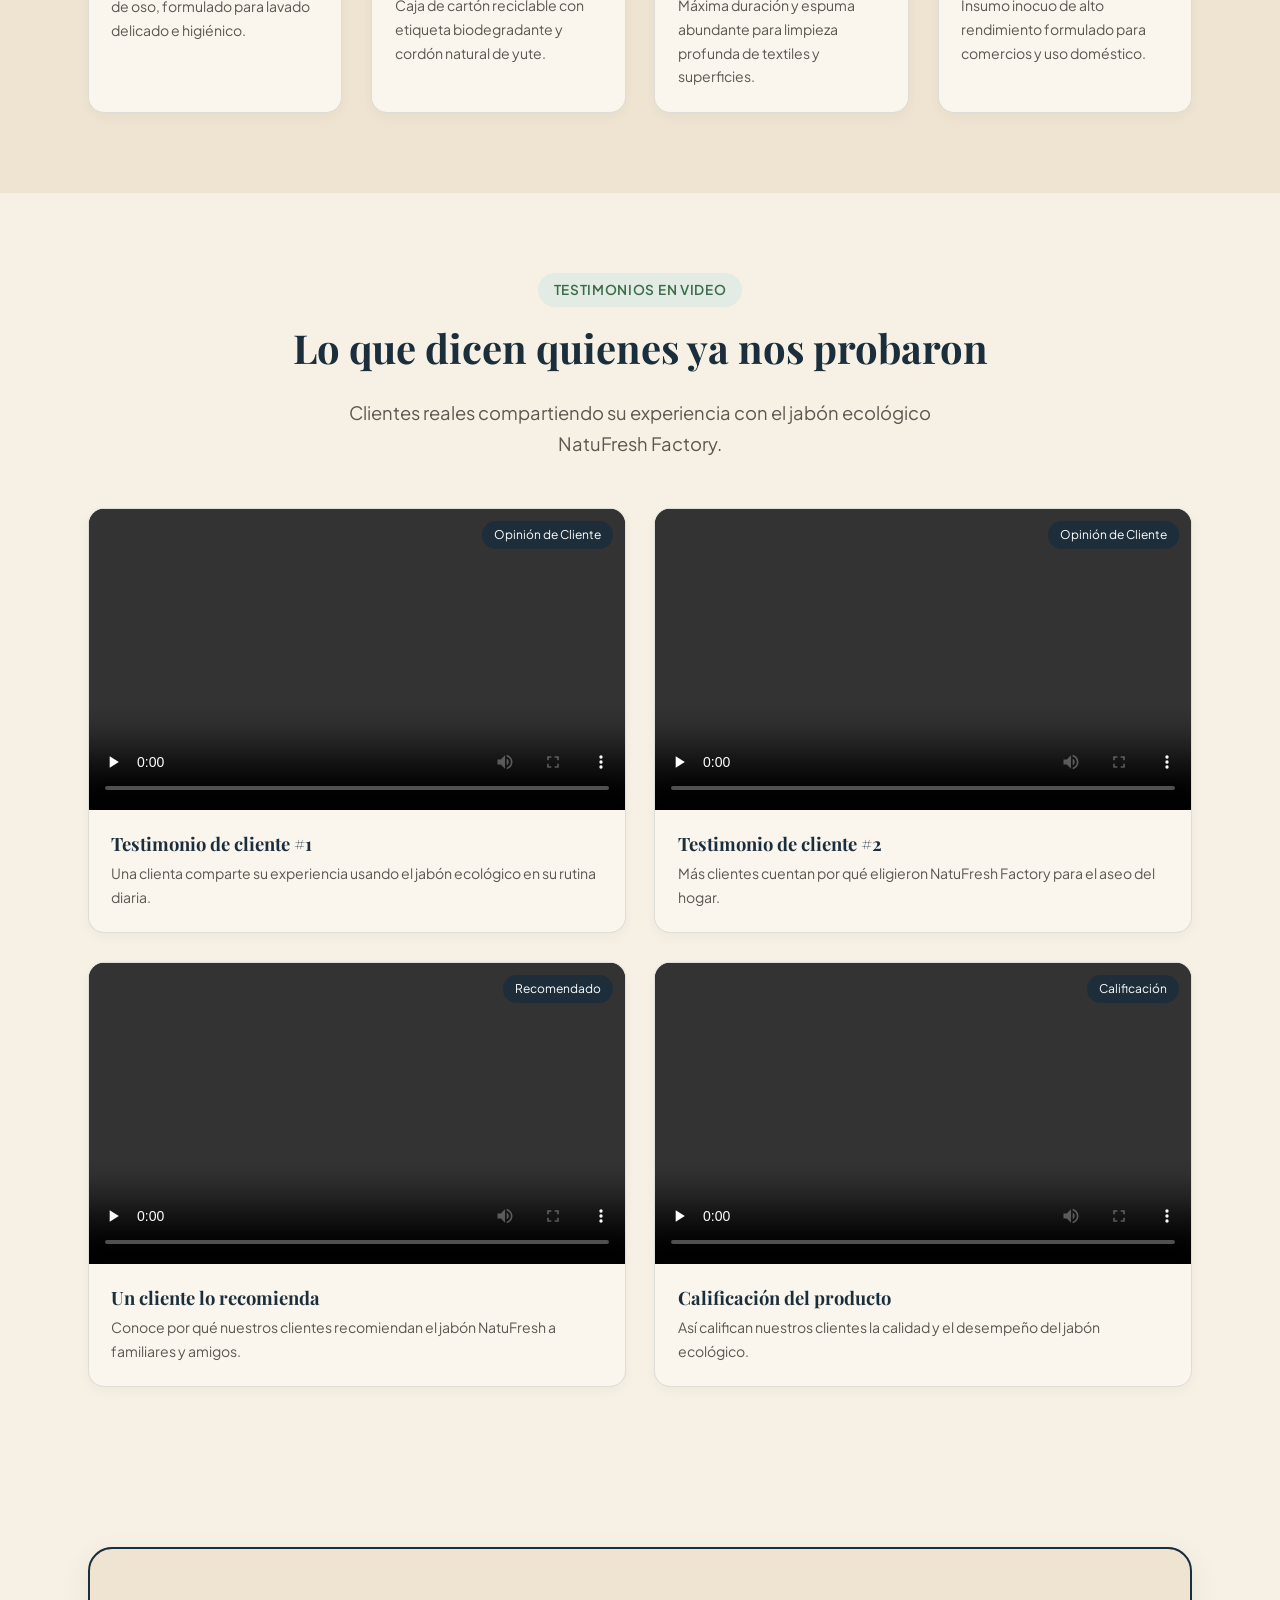
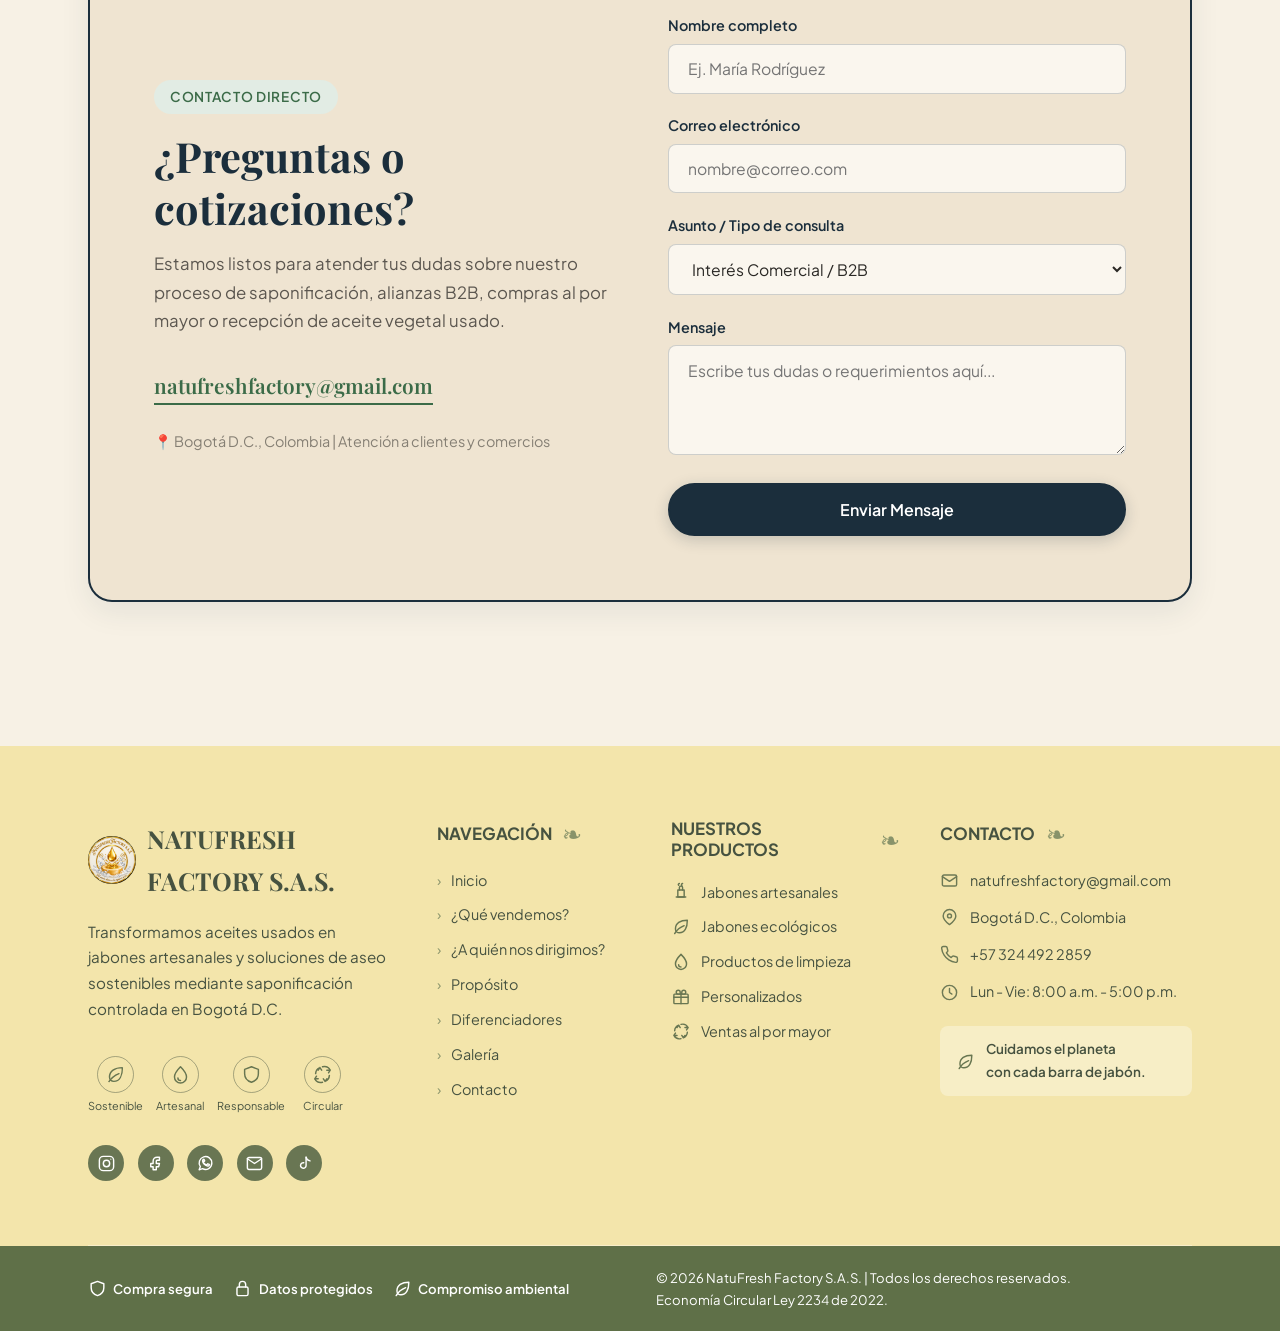
==== commit 4f91eeb3: "Actualiza diseño y recursos del sitio" ====
--- a/index.html
+++ b/index.html
@@ -20,7 +20,7 @@
     <header class="navbar">
         <div class="container navbar-container">
             <a href="#inicio" class="navbar-logo" id="navLogo" aria-label="NatuFresh Factory inicio">
-                <img src="img/logo 1.png" alt="NatuFresh Factory" class="brand-logo">
+                <img src="img/logo nuevo.jpeg" alt="NatuFresh Factory" class="brand-logo">
                 <div class="brand-wordmark" aria-label="NatuFresh Factory">
                     <span class="brand-top">NATUFRESH</span>
                     <span class="brand-bottom">FACTORY</span>
@@ -36,10 +36,7 @@
             <nav>
                 <ul class="navbar-menu" id="navMenu">
                     <li><a href="#inicio" class="nav-link">Inicio</a></li>
-                    <li><a href="#que-vendemos" class="nav-link">Producto</a></li>
                     <li><a href="html/mision-vision.html" class="nav-link">Nosotros</a></li>
-                    <li><a href="#diferenciadores" class="nav-link">Diferencial</a></li>
-                    <li><a href="#galeria" class="nav-link">Galería</a></li>
                     <li><a href="#testimonios" class="nav-link">Testimonios</a></li>
                     <li><a href="html/identidad.html" class="nav-link">Identidad Comunicacional</a></li>
                     <li><a href="html/stakeholders.html" class="nav-link">Stakeholders</a></li>
@@ -81,7 +78,7 @@
 
                 <div class="hero-image-wrapper">
                     <div class="hero-image-card">
-                        <img src="img/hero-soap.png"
+                        <img src="img/hero nuevo.jpeg"
                             alt="Jabones ecológicos NatuFresh Factory en barra sobre mesa artesanal" width="600"
                             height="480">
                     </div>
@@ -114,13 +111,13 @@
                         <span class="section-tag">Nuestro Producto</span>
                         <h2 class="section-title">¿Qué vendemos?</h2>
                         <p>
-                            <strong>NatuFresh Factory</strong> produce y comercializa jabón ecológico multiuso en barra
-                            biodegradable, formulado mediante el procesamiento, neutralización y saponificación
+                            <strong>NatuFresh Factory</strong> produce y comercializa jabón ecológico para manos en
+                            barra biodegradable, formulado mediante el procesamiento, neutralización y saponificación
                             controlada de aceite de cocina usado.
                         </p>
                         <p>
-                            Transformamos un residuo altamente contaminante en un producto de aseo eficiente, inocuo y
-                            seguro para el hogar y la industria.
+                            Transformamos un residuo altamente contaminante en un jabón de manos eficiente, inocuo y
+                            seguro para todo tipo de piel.
                         </p>
                         <ul class="feature-list">
                             <li class="feature-item">
@@ -132,13 +129,13 @@
                             <li class="feature-item">
                                 <div class="feature-check">✓</div>
                                 <div>
-                                    <strong>Aseo Eficiente:</strong> Alto poder desengrasante y espuma limpiadora.
+                                    <strong>Limpieza Suave:</strong> Espuma abundante que limpia sin resecar la piel.
                                 </div>
                             </li>
                             <li class="feature-item">
                                 <div class="feature-check">✓</div>
                                 <div>
-                                    <strong>Multiuso:</strong> Ideal para limpieza del hogar, vajilla y prendas.
+                                    <strong>100% Biodegradable:</strong> Se descompone sin contaminar fuentes de agua.
                                 </div>
                             </li>
                         </ul>
@@ -200,9 +197,8 @@
                         <span class="section-tag">Mercado Objetivo</span>
                         <h2 class="section-title">¿A quién nos dirigimos?</h2>
                         <p>
-                            Nuestro mercado abarca el segmento de <strong>hombres y mujeres de 18 a 60 años en Bogotá
-                                D.C.</strong>, pertenecientes a estratos 3 y 4, con una marcada conciencia ambiental y
-                            compromiso con la sostenibilidad en sus hogares.
+                            Nuestro mercado está dirigido al <strong>público en general de Bogotá D.C.</strong>,
+                            personas y hogares con conciencia ambiental y compromiso con la sostenibilidad.
                         </p>
                         <p>
                             Asimismo, impulsamos un fuerte <strong>canal B2B</strong> orientado a tiendas ecológicas,
@@ -211,8 +207,8 @@
                             certificados.
                         </p>
                         <div style="margin-top: 1.5rem; display: flex; gap: 1rem; flex-wrap: wrap;">
-                            <span class="btn btn-outline" style="padding: 0.5rem 1.2rem; font-size: 0.9rem;">Bogotá D.C.
-                                (Estratos 3 y 4)</span>
+                            <span class="btn btn-outline" style="padding: 0.5rem 1.2rem; font-size: 0.9rem;">Bogotá
+                                D.C.</span>
                             <span class="btn btn-outline" style="padding: 0.5rem 1.2rem; font-size: 0.9rem;">Canal B2B
                                 Eco-Shops</span>
                             <span class="btn btn-outline" style="padding: 0.5rem 1.2rem; font-size: 0.9rem;">Sector
@@ -495,7 +491,8 @@
                                 Estamos listos para atender tus dudas sobre nuestro proceso de saponificación, alianzas
                                 B2B, compras al por mayor o recepción de aceite vegetal usado.
                             </p>
-                            <a                             href="mailto:natufreshfactory@gmail.com"
+                            <a href="https://mail.google.com/mail/?view=cm&fs=1&to=natufreshfactory@gmail.com"
+                                target="_blank" rel="noopener noreferrer"
                                 class="contact-email-link">natufreshfactory@gmail.com</a>
                             <p style="font-size: 0.9rem; color: var(--text-light);">
                                 📍 Bogotá D.C., Colombia | Atención a clientes y comercios
--- a/css/styles.css
+++ b/css/styles.css
@@ -622,11 +622,12 @@
 }
 
 @media (max-width: 640px) {
-  .mission-hero {
+  .page-header.mission-hero {
     min-height: 0;
     max-height: none;
     height: auto;
     margin: 6.5rem 0 2rem;
+    overflow: visible;
   }
 
   .mission-split {
@@ -1183,12 +1184,15 @@
 
 .contact-email-link {
   display: inline-block;
+  max-width: 100%;
   font-family: var(--font-serif);
   font-size: 1.3rem;
   color: var(--color-sage-green);
   font-weight: 600;
   margin: 1rem 0 1.5rem 0;
   border-bottom: 2px solid var(--color-sage-green);
+  word-break: break-word;
+  overflow-wrap: anywhere;
 }
 
 .contact-form {
@@ -1305,22 +1309,45 @@
   }
 
   .hero-floating-badge {
-    left: 50%;
-    transform: translateX(-50%);
-    bottom: -24px;
-    max-width: calc(100% - 2rem);
-  }
+    left: auto;
+    right: 1rem;
+    transform: none;
+    bottom: -16px;
+    max-width: 200px;
+    padding: 0.7rem 0.9rem;
+    gap: 0.6rem;
+  }
+
+  .badge-icon {
+    width: 34px;
+    height: 34px;
+  }
+
+  .badge-text strong { font-size: 0.82rem; }
+  .badge-text span { font-size: 0.7rem; }
 
   .image-frame img {
     height: 260px;
   }
 
   .perception-card {
-    padding: 2rem;
+    padding: 2rem 1.5rem;
+    text-align: center;
+  }
+
+  .perception-card::before {
+    top: 0;
+    left: 0;
+    width: 100%;
+    height: 6px;
+  }
+
+  .perception-grid {
+    justify-items: center;
   }
 
   .perception-thumb {
-    width: 160px;
+    width: 140px;
     margin: 0 auto;
   }
 
@@ -1362,6 +1389,10 @@
 
   .contact-info h2 {
     font-size: 2rem;
+  }
+
+  .contact-email-link {
+    font-size: 1.05rem;
   }
 
   .differentiators-grid,
--- a/css/header.css
+++ b/css/header.css
@@ -41,14 +41,15 @@
 
 .brand-logo {
   height: 68px;
-  width: auto;
+  width: 68px;
   display: block;
-  object-fit: contain;
+  object-fit: cover;
+  border-radius: 50%;
   flex-shrink: 0;
-  transition: height var(--transition);
+  transition: height var(--transition), width var(--transition);
 }
 
-.navbar.scrolled .brand-logo { height: 56px; }
+.navbar.scrolled .brand-logo { height: 56px; width: 56px; }
 
 .brand-wordmark {
   display: flex;
@@ -173,8 +174,8 @@
 }
 
 @media (max-width: 520px) {
-  .brand-logo { height: 52px; }
-  .navbar.scrolled .brand-logo { height: 44px; }
+  .brand-logo { height: 52px; width: 52px; }
+  .navbar.scrolled .brand-logo { height: 44px; width: 44px; }
   .brand-top,
   .brand-bottom { font-size: 0.98rem; }
 }
--- a/css/footer.css
+++ b/css/footer.css
@@ -30,9 +30,10 @@
 .footer-logo::before {
   content: "";
   width: 48px;
-  height: 58px;
+  height: 48px;
   flex: 0 0 auto;
-  background: url("../img/logo 1.png") center / contain no-repeat;
+  border-radius: 50%;
+  background: url("../img/logo nuevo.jpeg") center / cover no-repeat;
 }
 .footer-brand p { color: #465240; max-width: 330px; font-size: 0.95rem; }
 .footer-values {
